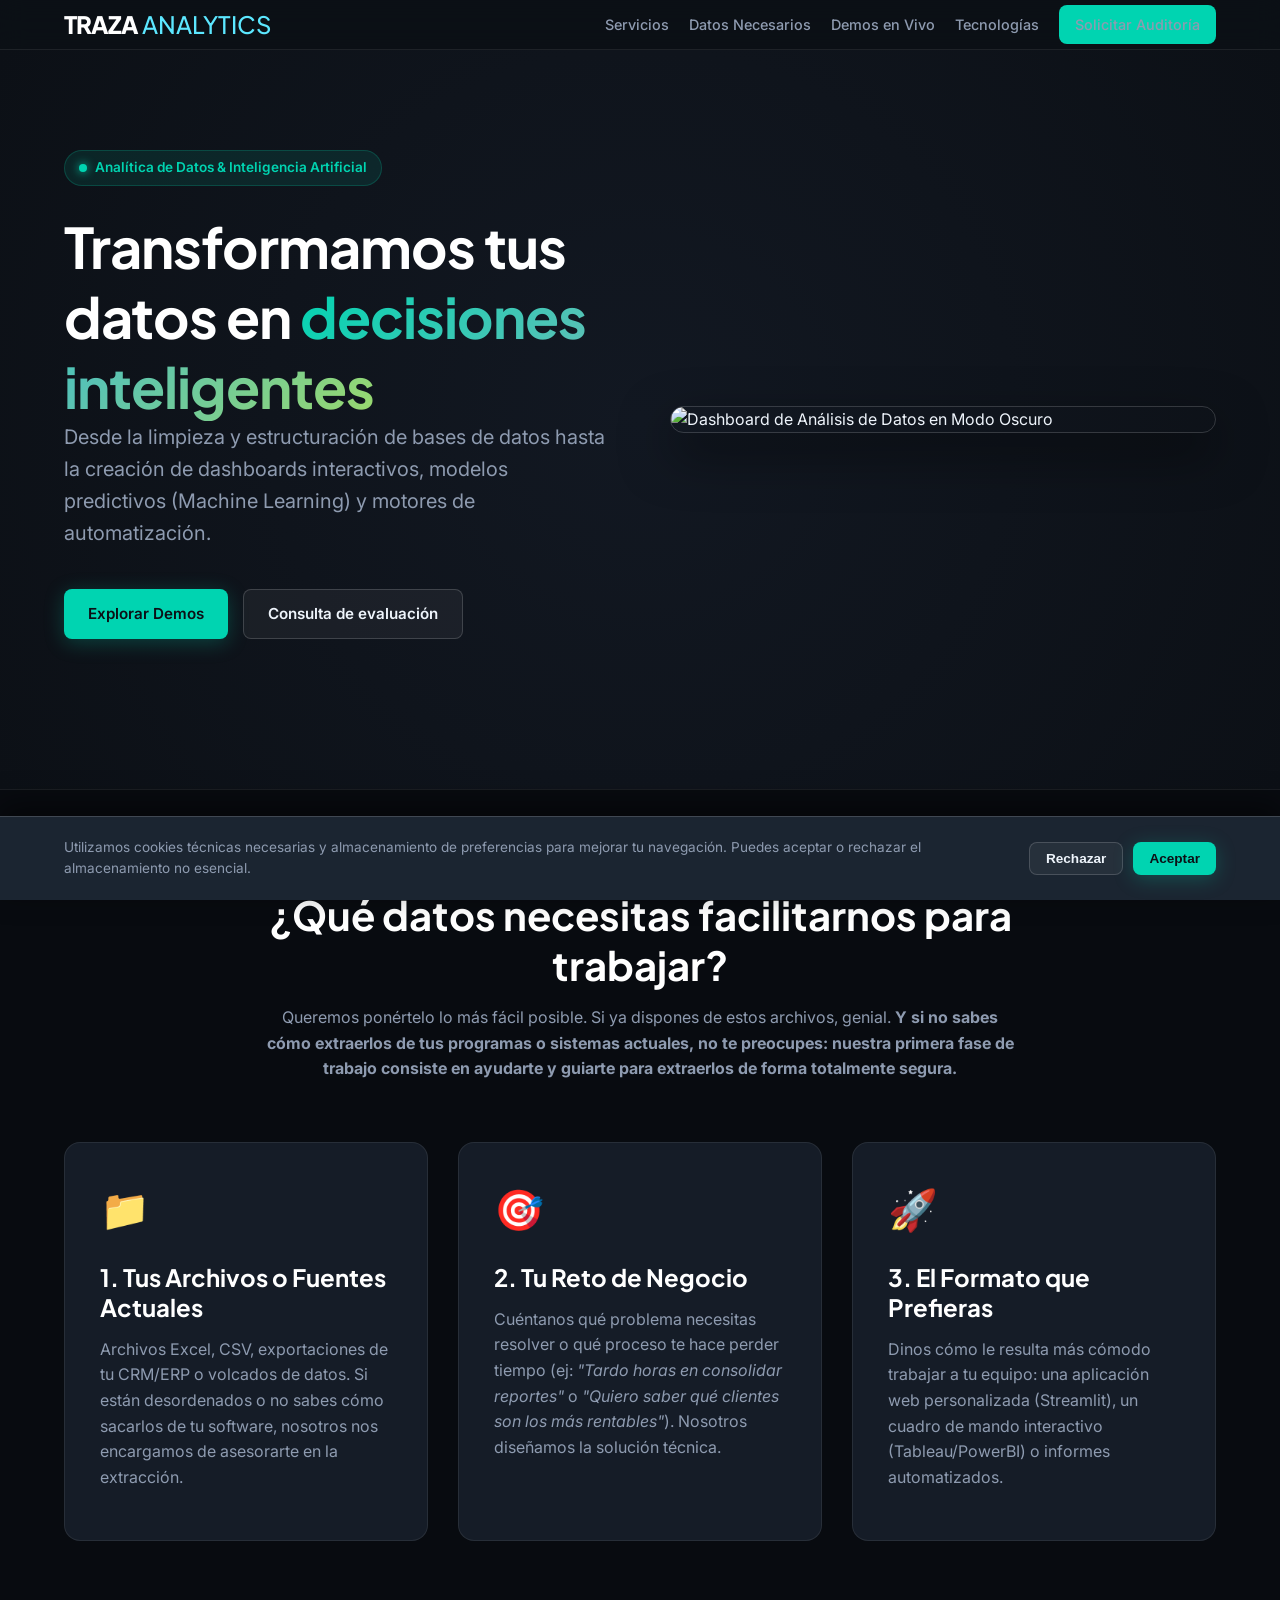
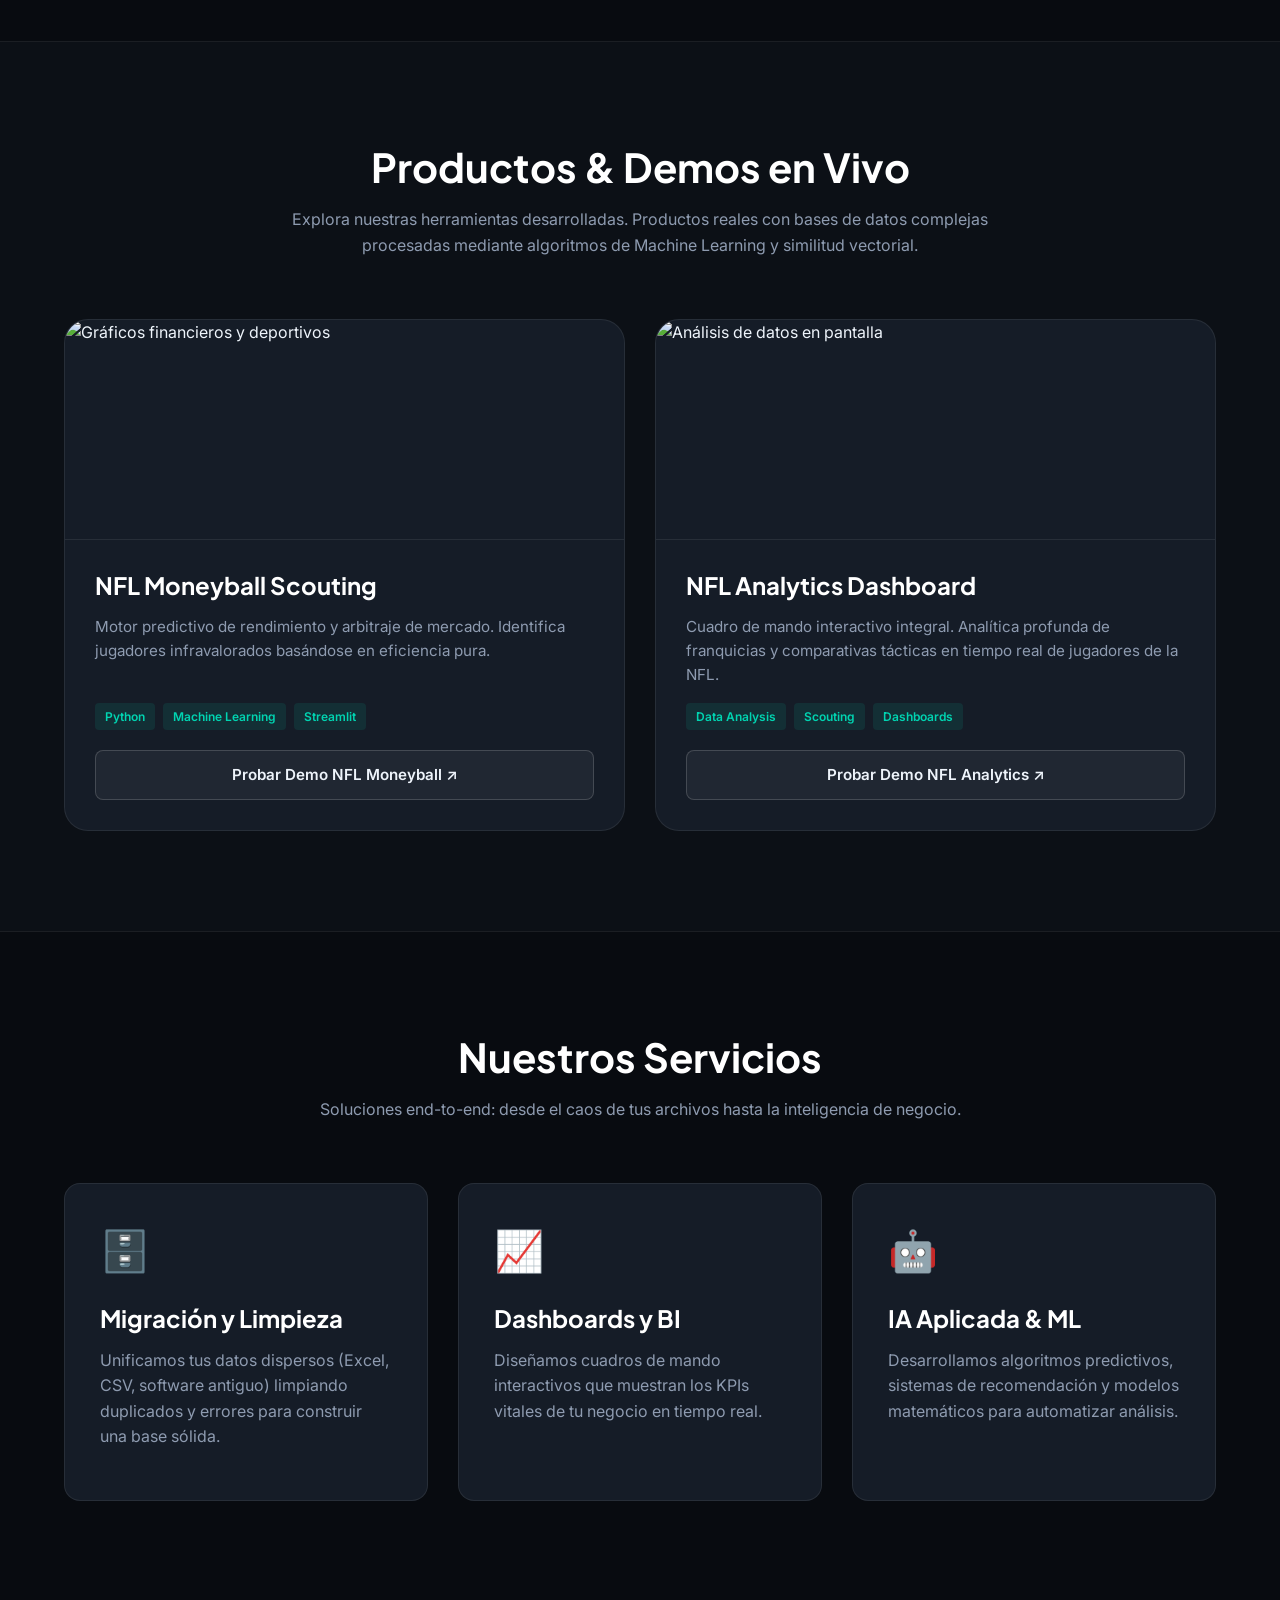
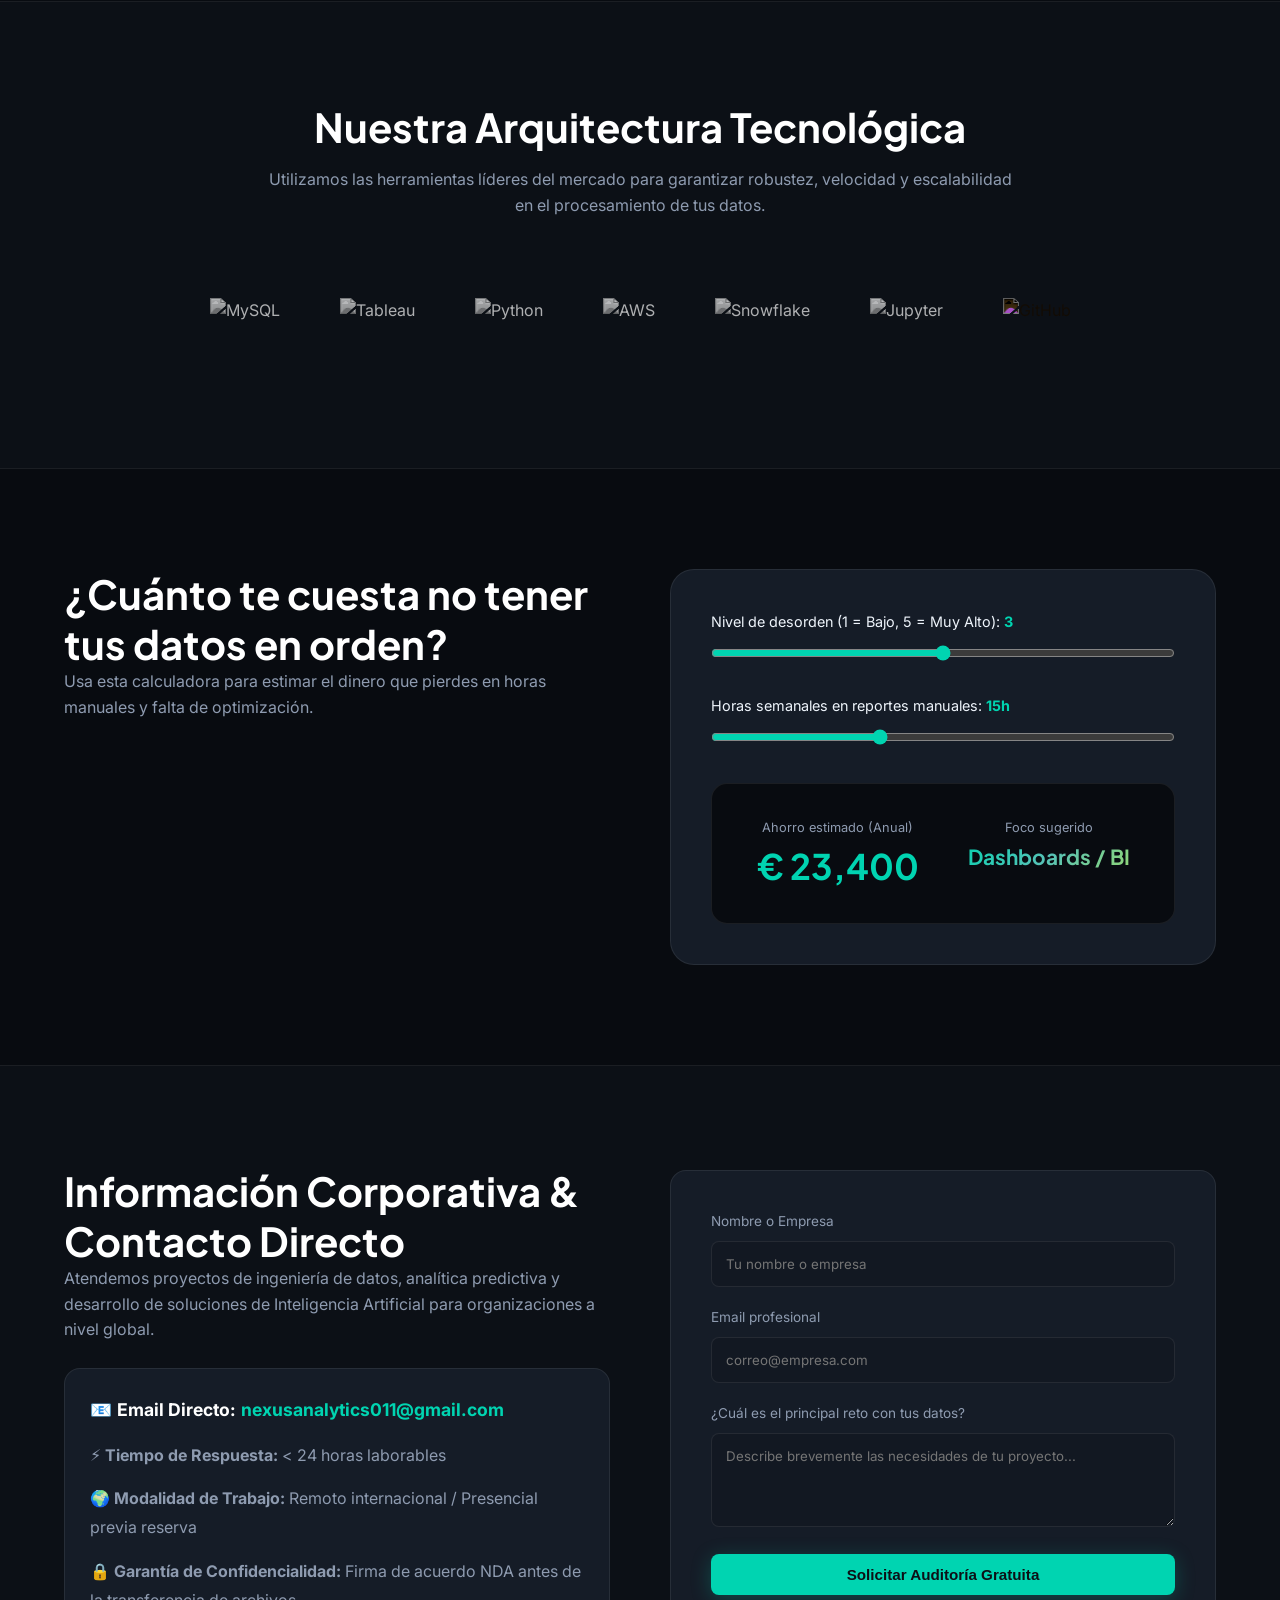
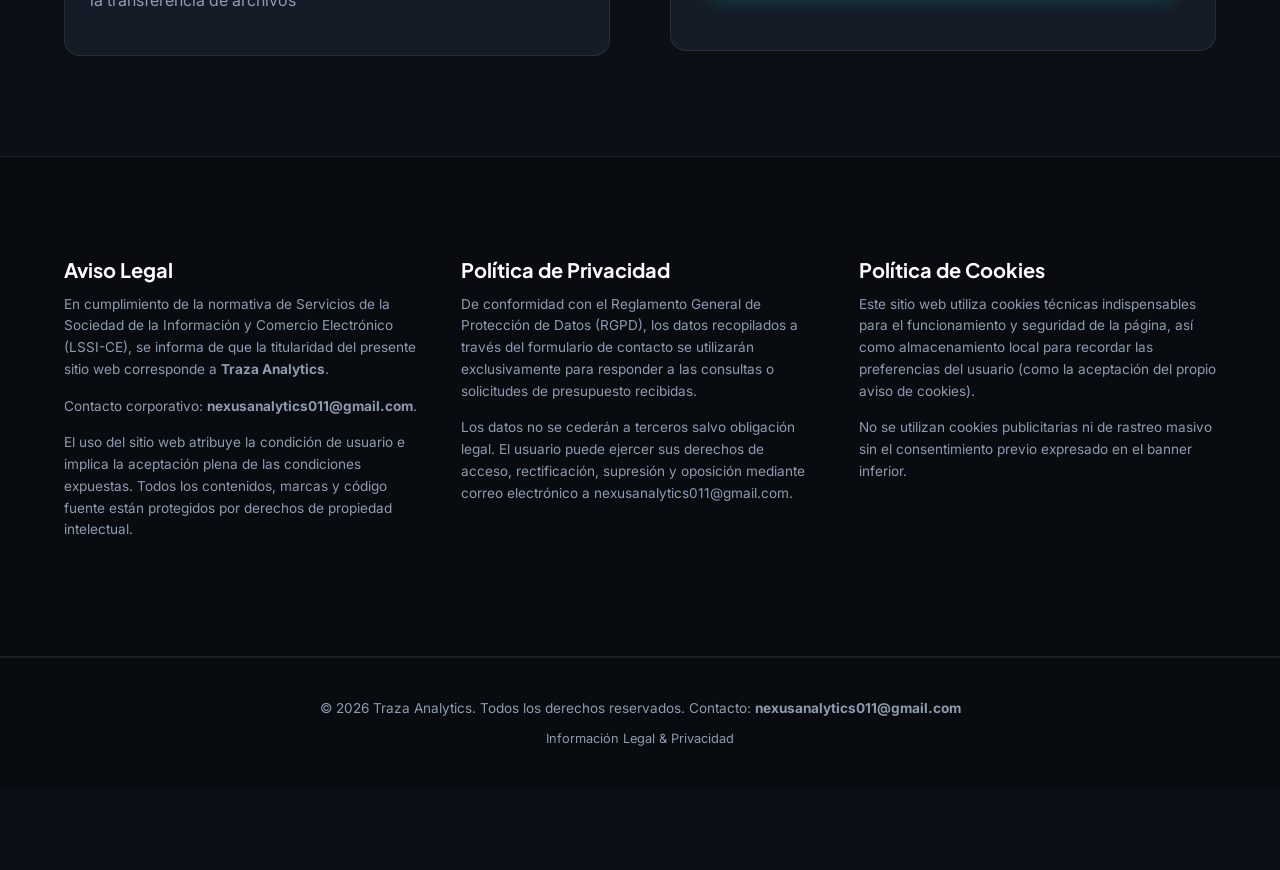
==== index.html @ 48907a66 "Update index.html" ====
<!DOCTYPE html>
<html lang="es">
<head>
  <meta charset="UTF-8" />
  <meta name="viewport" content="width=device-width, initial-scale=1.0" />

  <title>Traza Analytics | Inteligencia de Datos, BI & Soluciones de IA</title>

  <meta name="description"
        content="Agencia de ingeniería de datos y soluciones de Inteligencia Artificial aplicadas al negocio. Migración, Machine Learning, dashboards y automatización." />

  <meta name="robots" content="index,follow" />
  <meta name="theme-color" content="#0c1016" />

  <meta property="og:type" content="website" />
  <meta property="og:title" content="Traza Analytics | Análisis de datos e IA" />
  <meta property="og:description" content="Transformamos datos dispersos en estructuras claras, modelos predictivos y análisis estratégicos." />
  <meta property="og:locale" content="es_ES" />

  <link rel="preconnect" href="https://fonts.googleapis.com">
  <link rel="preconnect" href="https://fonts.gstatic.com" crossorigin>
  <link href="https://fonts.googleapis.com/css2?family=Inter:wght@400;500;600&family=Plus+Jakarta+Sans:wght@600;700;800&display=swap" rel="stylesheet">

  <link rel="stylesheet" href="style.css" />
</head>
<body>

  <header class="topbar">
    <div class="container topbar-inner">
      <a href="#" class="brand" style="text-decoration: none;">
        <span style="font-family: 'Plus Jakarta Sans', sans-serif; font-size: 1.5rem; color: #ffffff; letter-spacing: -1px;">
          <span style="font-weight: 800;">TRAZA</span><span style="font-weight: 500; color: #5ce7ff; margin-left: 4px; letter-spacing: 0px;">ANALYTICS</span>
        </span>
      </a>

      <button class="nav-toggle" aria-label="Abrir menú" aria-expanded="false">
        <span class="hamburger"></span>
      </button>

      <nav class="site-nav">
        <a href="#servicios">Servicios</a>
        <a href="#requisitos">Datos Necesarios</a>
        <a href="#herramientas">Demos en Vivo</a>
        <a href="#stack">Tecnologías</a>
        <a href="#contacto" class="btn btn-primary-sm">Solicitar Auditoría</a>
      </nav>
    </div>
  </header>

  <main>
    <section class="hero">
      <div class="container hero-grid">
        <div class="hero-content">
          <span class="hero-tag"><span class="pulse-dot"></span> Analítica de Datos & Inteligencia Artificial</span>
          <h1 class="hero-title">
            Transformamos tus datos en <span class="gradient-text">decisiones inteligentes</span>
          </h1>
          <p class="hero-subtitle">
            Desde la limpieza y estructuración de bases de datos hasta la creación de dashboards interactivos, modelos predictivos (Machine Learning) y motores de automatización.
          </p>
          <div class="hero-actions">
            <a href="#herramientas" class="btn btn-primary">Explorar Demos</a>
            <a href="#contacto" class="btn btn-secondary">Consulta de evaluación</a>
          </div>
        </div>
        <div class="hero-image-container">
          <img src="https://images.unsplash.com/photo-1551288049-bebda4e38f71?auto=format&fit=crop&w=1200&q=80" alt="Dashboard de Análisis de Datos en Modo Oscuro" class="hero-image-main">
        </div>
      </div>
    </section>

    <section id="requisitos" class="section dark-bg">
      <div class="container">
        <div class="section-header">
          <h2>¿Qué datos necesitas facilitarnos para trabajar?</h2>
          <p>Queremos ponértelo lo más fácil posible. Si ya dispones de estos archivos, genial. <strong>Y si no sabes cómo extraerlos de tus programas o sistemas actuales, no te preocupes: nuestra primera fase de trabajo consiste en ayudarte y guiarte para extraerlos de forma totalmente segura.</strong></p>
        </div>

        <div class="services-grid">
          <div class="service-card">
            <div class="service-icon">📁</div>
            <h3>1. Tus Archivos o Fuentes Actuales</h3>
            <p>Archivos Excel, CSV, exportaciones de tu CRM/ERP o volcados de datos. Si están desordenados o no sabes cómo sacarlos de tu software, nosotros nos encargamos de asesorarte en la extracción.</p>
          </div>

          <div class="service-card">
            <div class="service-icon">🎯</div>
            <h3>2. Tu Reto de Negocio</h3>
            <p>Cuéntanos qué problema necesitas resolver o qué proceso te hace perder tiempo (ej: <em>"Tardo horas en consolidar reportes"</em> o <em>"Quiero saber qué clientes son los más rentables"</em>). Nosotros diseñamos la solución técnica.</p>
          </div>

          <div class="service-card">
            <div class="service-icon">🚀</div>
            <h3>3. El Formato que Prefieras</h3>
            <p>Dinos cómo le resulta más cómodo trabajar a tu equipo: una aplicación web personalizada (Streamlit), un cuadro de mando interactivo (Tableau/PowerBI) o informes automatizados.</p>
          </div>
        </div>
      </div>
    </section>

    <section id="herramientas" class="section">
      <div class="container">
        <div class="section-header">
          <h2>Productos & Demos en Vivo</h2>
          <p>Explora nuestras herramientas desarrolladas. Productos reales con bases de datos complejas procesadas mediante algoritmos de Machine Learning y similitud vectorial.</p>
        </div>
        
        <div class="tools-grid">
          <article class="tool-card">
            <div class="tool-card-image-wrap">
               <img src="https://images.unsplash.com/photo-1460925895917-afdab827c52f?auto=format&fit=crop&w=800&q=80" alt="Gráficos financieros y deportivos" class="tool-card-image">
            </div>
            <div class="tool-card-content">
              <h3>NFL Moneyball Scouting</h3>
              <p>Motor predictivo de rendimiento y arbitraje de mercado. Identifica jugadores infravalorados basándose en eficiencia pura.</p>
              <div class="tool-tags">
                <span>Python</span>
                <span>Machine Learning</span>
                <span>Streamlit</span>
              </div>
              <a href="https://nfl-moneyball-scouting-iuxmd9s6pmnz9apixsp6om.streamlit.app/" target="_blank" rel="noopener" class="btn btn-secondary btn-full">
                Probar Demo NFL Moneyball ↗
              </a>
            </div>
          </article>

          <article class="tool-card">
            <div class="tool-card-image-wrap">
                <img src="https://images.unsplash.com/photo-1504868584819-f8e8b4b6d7e3?auto=format&fit=crop&w=800&q=80" alt="Análisis de datos en pantalla" class="tool-card-image">
            </div>
            <div class="tool-card-content">
              <h3>NFL Analytics Dashboard</h3>
              <p>Cuadro de mando interactivo integral. Analítica profunda de franquicias y comparativas tácticas en tiempo real de jugadores de la NFL.</p>
              <div class="tool-tags">
                <span>Data Analysis</span>
                <span>Scouting</span>
                <span>Dashboards</span>
              </div>
              <a href="https://nfl-nexus-analytics-8nzauyz9rgck89kbvknnrb.streamlit.app/" target="_blank" rel="noopener" class="btn btn-secondary btn-full">
                Probar Demo NFL Analytics ↗
              </a>
            </div>
          </article>
        </div>
      </div>
    </section>

    <section id="servicios" class="section dark-bg">
      <div class="container">
        <div class="section-header">
          <h2>Nuestros Servicios</h2>
          <p>Soluciones end-to-end: desde el caos de tus archivos hasta la inteligencia de negocio.</p>
        </div>
        
        <div class="services-grid">
          <div class="service-card">
            <div class="service-icon">🗄️</div>
            <h3>Migración y Limpieza</h3>
            <p>Unificamos tus datos dispersos (Excel, CSV, software antiguo) limpiando duplicados y errores para construir una base sólida.</p>
          </div>
          <div class="service-card">
            <div class="service-icon">📈</div>
            <h3>Dashboards y BI</h3>
            <p>Diseñamos cuadros de mando interactivos que muestran los KPIs vitales de tu negocio en tiempo real.</p>
          </div>
          <div class="service-card">
            <div class="service-icon">🤖</div>
            <h3>IA Aplicada & ML</h3>
            <p>Desarrollamos algoritmos predictivos, sistemas de recomendación y modelos matemáticos para automatizar análisis.</p>
          </div>
        </div>
      </div>
    </section>

    <section id="stack" class="section">
      <div class="container">
        <div class="section-header">
          <h2>Nuestra Arquitectura Tecnológica</h2>
          <p>Utilizamos las herramientas líderes del mercado para garantizar robustez, velocidad y escalabilidad en el procesamiento de tus datos.</p>
        </div>
        <div class="stack-grid">
          <img src="https://cdn.jsdelivr.net/gh/devicons/devicon@latest/icons/mysql/mysql-original.svg" alt="MySQL" class="stack-icon">
          <img src="https://upload.wikimedia.org/wikipedia/commons/4/4b/Tableau_Logo.png" alt="Tableau" class="stack-icon">
          <img src="https://cdn.jsdelivr.net/gh/devicons/devicon@latest/icons/python/python-original.svg" alt="Python" class="stack-icon">
          <img src="https://cdn.jsdelivr.net/gh/devicons/devicon@latest/icons/amazonwebservices/amazonwebservices-plain-wordmark.svg" alt="AWS" class="stack-icon">
          <img src="https://upload.wikimedia.org/wikipedia/commons/f/ff/Snowflake_Logo.svg" alt="Snowflake" class="stack-icon">
          <img src="https://cdn.jsdelivr.net/gh/devicons/devicon@latest/icons/jupyter/jupyter-original.svg" alt="Jupyter" class="stack-icon">
          <img src="https://cdn.jsdelivr.net/gh/devicons/devicon@latest/icons/github/github-original.svg" alt="GitHub" class="stack-icon" style="filter: invert(1);">
        </div>
      </div>
    </section>

    <section id="calculadora" class="section dark-bg">
      <div class="container calculator-layout">
        <div class="calculator-content">
          <h2>¿Cuánto te cuesta no tener tus datos en orden?</h2>
          <p>Usa esta calculadora para estimar el dinero que pierdes en horas manuales y falta de optimización.</p>
        </div>
        <div class="calculator-wrap">
          <div class="calc-group">
            <label for="estructura">Nivel de desorden (1 = Bajo, 5 = Muy Alto): <strong id="estructura-value">3</strong></label>
            <input type="range" id="estructura" min="1" max="5" value="3" />
          </div>
          <div class="calc-group">
            <label for="visibilidad">Horas semanales en reportes manuales: <strong id="visibilidad-value">15</strong></label>
            <input type="range" id="visibilidad" min="1" max="40" value="15" />
          </div>
          <div class="calc-results">
            <div class="result-box">
              <span>Ahorro estimado (Anual)</span>
              <h3 id="resultado-anual">€ 14,400</h3>
            </div>
            <div class="result-box">
              <span>Foco sugerido</span>
              <h4 id="resultado-potencial" class="gradient-text">BI Automatizado</h4>
            </div>
          </div>
        </div>
      </div>
    </section>

    <section id="contacto" class="section">
      <div class="container contact-grid">
        <div class="contact-text">
          <h2>Información Corporativa & Contacto Directo</h2>
          <p>Atendemos proyectos de ingeniería de datos, analítica predictiva y desarrollo de soluciones de Inteligencia Artificial para organizaciones a nivel global.</p>
          
          <div style="margin-top: 25px; line-height: 1.8; background: var(--surface); padding: 25px; border-radius: var(--radius-md); border: 1px solid var(--border);">
            <p style="font-size: 1.1rem; color: #ffffff;">📧 <strong>Email Directo:</strong> <a href="mailto:nexusanalytics011@gmail.com" style="color: var(--primary); font-weight: bold; text-decoration: none;">nexusanalytics011@gmail.com</a></p>
            <p>⚡ <strong>Tiempo de Respuesta:</strong> &lt; 24 horas laborables</p>
            <p>🌍 <strong>Modalidad de Trabajo:</strong> Remoto internacional / Presencial previa reserva</p>
            <p>🔒 <strong>Garantía de Confidencialidad:</strong> Firma de acuerdo NDA antes de la transferencia de archivos</p>
          </div>
        </div>
        
        <form class="contact-form" action="https://formspree.io/f/mnqeeora" method="POST">
          <div class="form-group">
            <label for="nombre">Nombre o Empresa</label>
            <input type="text" id="nombre" name="nombre" required placeholder="Tu nombre o empresa" />
          </div>
          <div class="form-group">
            <label for="email">Email profesional</label>
            <input type="email" id="email" name="email" required placeholder="correo@empresa.com" />
          </div>
          <div class="form-group">
            <label for="mensaje">¿Cuál es el principal reto con tus datos?</label>
            <textarea id="mensaje" name="mensaje" rows="4" required placeholder="Describe brevemente las necesidades de tu proyecto..."></textarea>
          </div>
          <button type="submit" class="btn btn-primary" style="width: 100%;">Solicitar Auditoría Gratuita</button>
          <p id="form-status" class="form-status"></p>
        </form>
      </div>
    </section>

    <section id="legales" class="section dark-bg" style="border-top: 1px solid var(--border);">
      <div class="container" style="display: grid; grid-template-columns: repeat(auto-fit, minmax(300px, 1fr)); gap: 40px; font-size: 0.85rem; color: var(--muted);">
        
        <div>
          <h4 style="color: #ffffff; margin-bottom: 12px;">Aviso Legal</h4>
          <p>En cumplimiento de la normativa de Servicios de la Sociedad de la Información y Comercio Electrónico (LSSI-CE), se informa de que la titularidad del presente sitio web corresponde a <strong>Traza Analytics</strong>.</p>
          <p>Contacto corporativo: <strong>nexusanalytics011@gmail.com</strong>.</p>
          <p>El uso del sitio web atribuye la condición de usuario e implica la aceptación plena de las condiciones expuestas. Todos los contenidos, marcas y código fuente están protegidos por derechos de propiedad intelectual.</p>
        </div>

        <div>
          <h4 style="color: #ffffff; margin-bottom: 12px;">Política de Privacidad</h4>
          <p>De conformidad con el Reglamento General de Protección de Datos (RGPD), los datos recopilados a través del formulario de contacto se utilizarán exclusivamente para responder a las consultas o solicitudes de presupuesto recibidas.</p>
          <p>Los datos no se cederán a terceros salvo obligación legal. El usuario puede ejercer sus derechos de acceso, rectificación, supresión y oposición mediante correo electrónico a nexusanalytics011@gmail.com.</p>
        </div>

        <div>
          <h4 style="color: #ffffff; margin-bottom: 12px;">Política de Cookies</h4>
          <p>Este sitio web utiliza cookies técnicas indispensables para el funcionamiento y seguridad de la página, así como almacenamiento local para recordar las preferencias del usuario (como la aceptación del propio aviso de cookies).</p>
          <p>No se utilizan cookies publicitarias ni de rastreo masivo sin el consentimiento previo expresado en el banner inferior.</p>
        </div>

      </div>
    </section>
  </main>

  <div class="cookie-banner" id="cookie-banner" role="dialog" aria-live="polite">
    <div class="container cookie-inner">
      <p>Utilizamos cookies técnicas necesarias y almacenamiento de preferencias para mejorar tu navegación. Puedes aceptar o rechazar el almacenamiento no esencial.</p>
      <div class="cookie-actions">
        <button class="btn btn-secondary btn-sm" id="reject-cookies">Rechazar</button>
        <button class="btn btn-primary btn-sm" id="accept-cookies">Aceptar</button>
      </div>
    </div>
  </div>

  <footer class="site-footer" style="background: #080b10;">
    <div class="container footer-inner">
      <p>© 2026 Traza Analytics. Todos los derechos reservados. Contacto: <strong>nexusanalytics011@gmail.com</strong></p>
      <a href="#legales" class="muted-link">Información Legal & Privacidad</a>
    </div>
  </footer>

  <script src="script.js"></script>
</body>
</html>
---- style.css ----
:root {
  --bg: #0c1016;
  --bg-dark: #080b10;
  --bg-soft: #121822;
  --surface: #151c27;
  --surface-2: #1b2531;
  --text: #eef4fb;
  --muted: #8e9bb0;
  --border: rgba(255, 255, 255, 0.08);
  --border-strong: rgba(255, 255, 255, 0.16);
  --primary: #00d4b1;
  --primary-hover: #00b395;
  --primary-2: #56c2b6;
  --radius-sm: 8px;
  --radius-md: 16px;
  --radius-lg: 24px;
  --radius-xl: 30px;
  --font-body: 'Inter', system-ui, sans-serif;
  --font-display: 'Plus Jakarta Sans', system-ui, sans-serif;
  --max-width: 1200px;
}

* { box-sizing: border-box; margin: 0; padding: 0; }
html { scroll-behavior: smooth; font-size: 16px; }
body { background-color: var(--bg); color: var(--text); font-family: var(--font-body); line-height: 1.6; -webkit-font-smoothing: antialiased; padding-bottom: 80px; }
.container { width: 90%; max-width: var(--max-width); margin: 0 auto; }

/* Tipografía */
h1, h2, h3, h4 { font-family: var(--font-display); color: #ffffff; line-height: 1.25; }
h1 { font-size: 3.5rem; letter-spacing: -1px; }
h2 { font-size: 2.5rem; }
h3 { font-size: 1.5rem; margin-bottom: 15px; }
h4 { font-size: 1.25rem; }
p { margin-bottom: 15px; color: var(--muted); }

.gradient-text {
  background: linear-gradient(135deg, #00d4b1 0%, #56c2b6 50%, #9ad96d 100%);
  -webkit-background-clip: text;
  -webkit-text-fill-color: transparent;
}

/* Botones */
.btn {
  display: inline-flex; align-items: center; justify-content: center;
  padding: 12px 24px; font-size: 0.95rem; font-weight: 600;
  border-radius: var(--radius-sm); text-decoration: none; transition: all 0.25s ease;
  border: none; cursor: pointer;
}
.btn-primary { background-color: var(--primary); color: #0c1016; box-shadow: 0 4px 20px rgba(0, 212, 177, 0.25); }
.btn-primary:hover { background-color: var(--primary-hover); transform: translateY(-2px); box-shadow: 0 6px 25px rgba(0, 212, 177, 0.4); }
.btn-secondary { background-color: rgba(255, 255, 255, 0.05); color: var(--text); border: 1px solid var(--border-strong); }
.btn-secondary:hover { background-color: rgba(255, 255, 255, 0.1); }
.btn-primary-sm { padding: 8px 16px; font-size: 0.85rem; background-color: var(--primary); color: #0c1016; }
.btn-sm { padding: 8px 16px; font-size: 0.85rem; }
.btn-full { width: 100%; text-align: center; }

/* Topbar y Logo Ajustado a tamaño grande */
.topbar { position: sticky; top: 0; z-index: 100; background-color: rgba(12, 16, 22, 0.94); backdrop-filter: blur(12px); border-bottom: 1px solid var(--border); padding: 5px 0; }
.topbar-inner { display: flex; align-items: center; justify-content: space-between; }
.brand { display: flex; align-items: center; text-decoration: none; }
.brand-logo { height: 100px; width: auto; max-height: 100px; max-width: 320px; object-fit: contain; display: block; }

.site-nav { display: flex; align-items: center; gap: 20px; }
.site-nav a { color: var(--muted); text-decoration: none; font-size: 0.9rem; font-weight: 500; transition: color 0.2s; }
.site-nav a:hover { color: #ffffff; }
.nav-toggle { display: none; background: transparent; border: none; cursor: pointer; padding: 5px; color: white; }

/* Layouts y Secciones */
.section { padding: 100px 0; }
.dark-bg { background-color: var(--bg-dark); border-top: 1px solid var(--border); border-bottom: 1px solid var(--border); }
.section-header { text-align: center; max-width: 750px; margin: 0 auto 60px; }
.section-header h2 { margin-bottom: 15px; }

/* Hero */
.hero { padding: 100px 0; background: radial-gradient(circle at center, #121822 0%, #0c1016 100%); }
.hero-grid { display: grid; grid-template-columns: 1fr 1fr; gap: 60px; align-items: center; }
.hero-tag { display: inline-flex; align-items: center; gap: 8px; background: rgba(0,212,177,0.1); color: var(--primary); padding: 6px 14px; border-radius: 30px; font-size: 0.85rem; font-weight: 600; margin-bottom: 25px; border: 1px solid rgba(0,212,177,0.2); }
.pulse-dot { width: 8px; height: 8px; border-radius: 50%; background-color: var(--primary); box-shadow: 0 0 10px var(--primary); }
.hero-subtitle { font-size: 1.25rem; margin-bottom: 40px; }
.hero-actions { display: flex; gap: 15px; margin-bottom: 50px; }
.hero-image-container { display: flex; justify-content: center; }
.hero-image-main { width: 100%; height: auto; border-radius: var(--radius-xl); box-shadow: 0 20px 50px rgba(0,0,0,0.5); border: 1px solid var(--border-strong); }

/* Grids */
.tools-grid { display: grid; grid-template-columns: 1fr 1fr; gap: 30px; }
.services-grid { display: grid; grid-template-columns: repeat(auto-fit, minmax(320px, 1fr)); gap: 30px; }

/* Tarjetas */
.service-card { background-color: var(--surface); border: 1px solid var(--border); border-radius: var(--radius-md); padding: 35px; transition: all 0.3s ease; }
.service-card:hover { border-color: var(--border-strong); transform: translateY(-3px); background-color: var(--surface-2); }
.service-icon { font-size: 2.5rem; margin-bottom: 20px; color: var(--primary); }

.tool-card { background-color: var(--surface); border: 1px solid var(--border); border-radius: var(--radius-lg); overflow: hidden; display: flex; flex-direction: column; transition: all 0.3s ease; }
.tool-card:hover { border-color: var(--border-strong); transform: translateY(-3px); }
.tool-card-image-wrap { width: 100%; height: 220px; overflow: hidden; border-bottom: 1px solid var(--border); }
.tool-card-image { width: 100%; height: 100%; object-fit: cover; }
.tool-card-content { padding: 30px; flex-grow: 1; display: flex; flex-direction: column; }
.tool-card-content p { font-size: 0.95rem; flex-grow: 1; }
.tool-tags { display: flex; gap: 8px; margin-bottom: 20px; flex-wrap: wrap; }
.tool-tags span { background: rgba(0,212,177,0.1); color: var(--primary); font-size: 0.75rem; font-weight: 600; padding: 4px 10px; border-radius: 4px; }

/* Tech Stack */
.stack-grid { display: flex; flex-wrap: wrap; justify-content: center; gap: 40px 60px; padding: 20px 0; }
.stack-icon { height: 50px; width: auto; max-width: 140px; object-fit: contain; filter: grayscale(100%) opacity(0.7); transition: all 0.3s ease; }
.stack-icon:hover { filter: grayscale(0%) opacity(1) drop-shadow(0 0 10px rgba(0, 212, 177, 0.5)); transform: scale(1.1); }

/* Calculadora ROI */
.calculator-layout { display: grid; grid-template-columns: 1fr 1fr; gap: 60px; align-items: start; }
.calculator-wrap { background-color: var(--surface); border: 1px solid var(--border); border-radius: var(--radius-lg); padding: 40px; }
.calc-group { margin-bottom: 25px; }
.calc-group label { display: block; margin-bottom: 10px; font-size: 0.9rem; color: var(--text); }
.calc-group strong { color: var(--primary); }
input[type="range"] { width: 100%; accent-color: var(--primary); }
.calc-results { background: var(--bg-dark); border-radius: var(--radius-md); padding: 30px; border: 1px solid var(--border); display: grid; grid-template-columns: 1fr 1fr; gap: 20px; text-align: center; margin-top: 30px; }
.result-box h3 { font-size: 2.2rem; color: var(--primary); margin: 5px 0; }
.result-box h4 { font-size: 1.3rem; margin: 5px 0; }
.result-box span { font-size: 0.8rem; color: var(--muted); }

/* Formulario Contacto */
.contact-grid { display: grid; grid-template-columns: 1fr 1fr; gap: 60px; align-items: center; }
.contact-form { background: var(--surface); padding: 40px; border-radius: var(--radius-md); border: 1px solid var(--border); }
.form-group { margin-bottom: 20px; }
.form-group label { display: block; font-size: 0.85rem; margin-bottom: 8px; color: var(--muted); }
.form-group input, .form-group textarea { width: 100%; padding: 14px; background: var(--bg-soft); border: 1px solid var(--border); border-radius: var(--radius-sm); color: var(--text); font-family: inherit; transition: border 0.3s; }
.form-group input:focus, .form-group textarea:focus { outline: none; border-color: var(--primary); }
.form-status { margin-top: 15px; font-size: 0.9rem; text-align: center; font-weight: 500; }

/* Cookies Banner */
.cookie-banner { position: fixed; bottom: 0; left: 0; width: 100%; background: var(--surface-2); border-top: 1px solid var(--border-strong); padding: 20px 0; z-index: 1000; box-shadow: 0 -10px 30px rgba(0,0,0,0.5); display: none; }
.cookie-banner.show { display: block; }
.cookie-inner { display: flex; align-items: center; justify-content: space-between; gap: 30px; }
.cookie-inner p { margin-bottom: 0; font-size: 0.85rem; flex-grow: 1; }
.cookie-actions { display: flex; gap: 10px; flex-shrink: 0; }

/* Footer */
.site-footer { text-align: center; border-top: 1px solid var(--border); padding: 40px 0; background: var(--bg-dark); }
.footer-inner p { color: var(--muted); font-size: 0.85rem; margin-bottom: 5px; }
.muted-link { color: var(--muted); font-size: 0.8rem; text-decoration: none; }
.muted-link:hover { color: var(--primary); }

/* Responsive */
@media (max-width: 1024px) {
  .hero-grid, .calculator-layout, .contact-grid { grid-template-columns: 1fr; gap: 40px; text-align: center; }
  .hero-content { display: flex; flex-direction: column; align-items: center; }
  .hero-image-container { display: none; }
  .hero-actions, .cookie-inner { justify-content: center; }
}

@media (max-width: 768px) {
  h1 { font-size: 2.8rem; }
  h2 { font-size: 2rem; }
  .section { padding: 80px 0; }
  .tools-grid { grid-template-columns: 1fr; }
  .calc-results { grid-template-columns: 1fr; }
  
  .brand-logo { height: 55px; max-width: 200px; } /* Ajuste del logo para pantallas pequeñas */
  .nav-toggle { display: block; }
  .site-nav { display: none; flex-direction: column; position: absolute; top: 75px; left: 0; width: 100%; background-color: rgba(12, 16, 22, 0.98); padding: 20px; border-bottom: 1px solid var(--border); }
  .site-nav.open { display: flex; }
  .site-nav a { width: 100%; text-align: center; padding: 12px 0; }
  
  .cookie-inner { flex-direction: column; text-align: center; gap: 15px; }
}
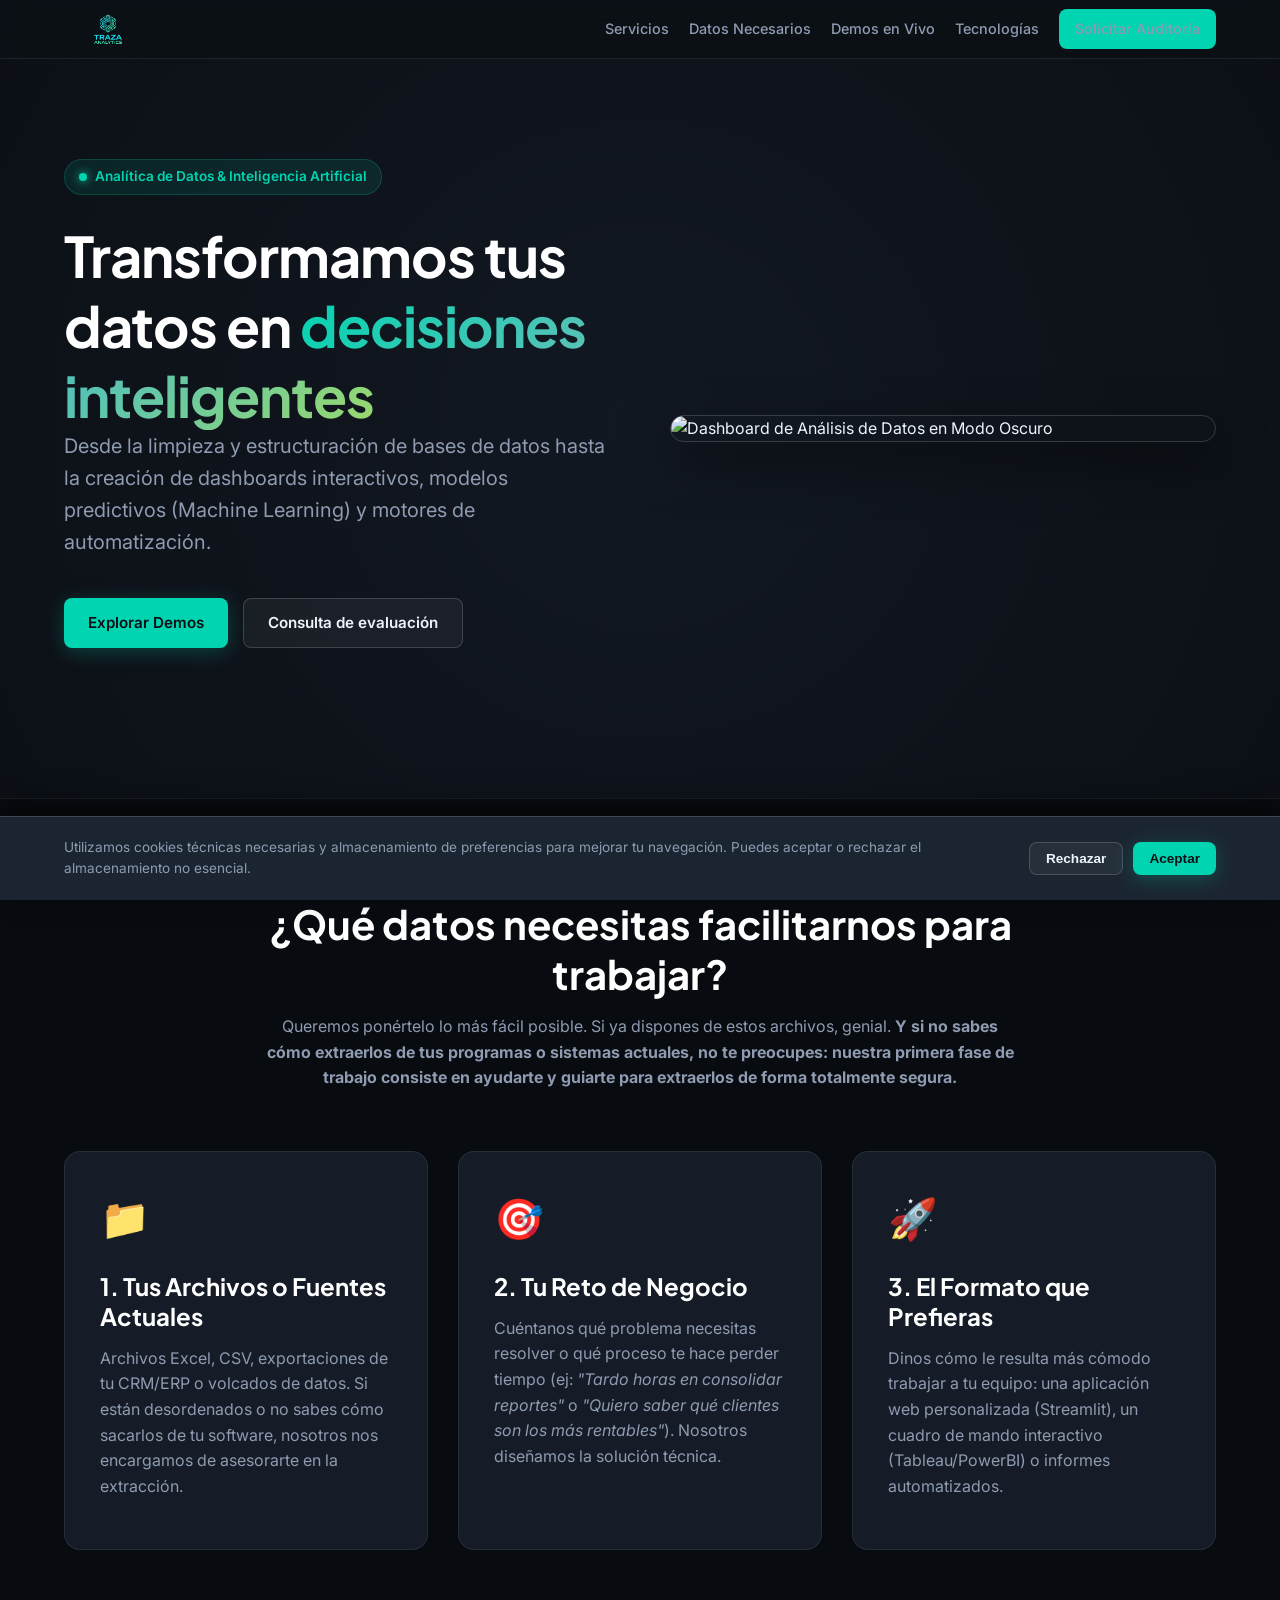
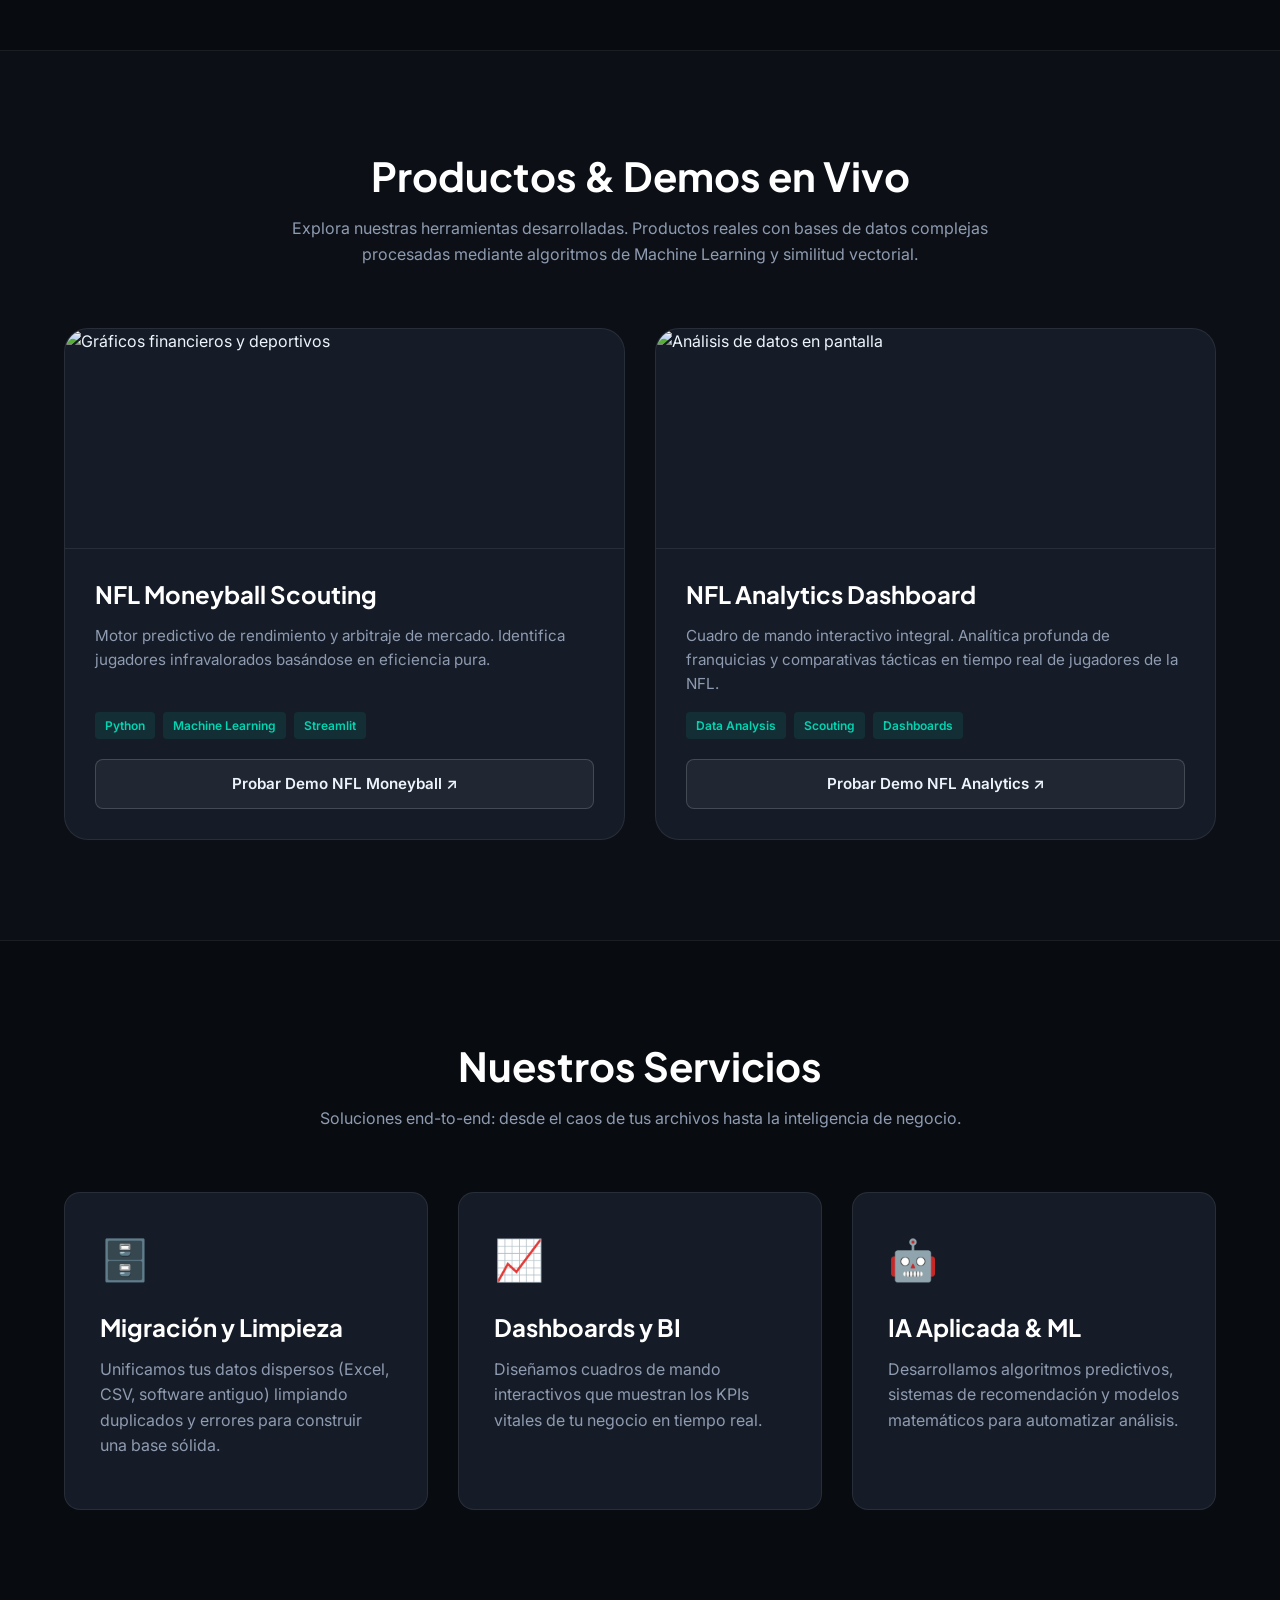
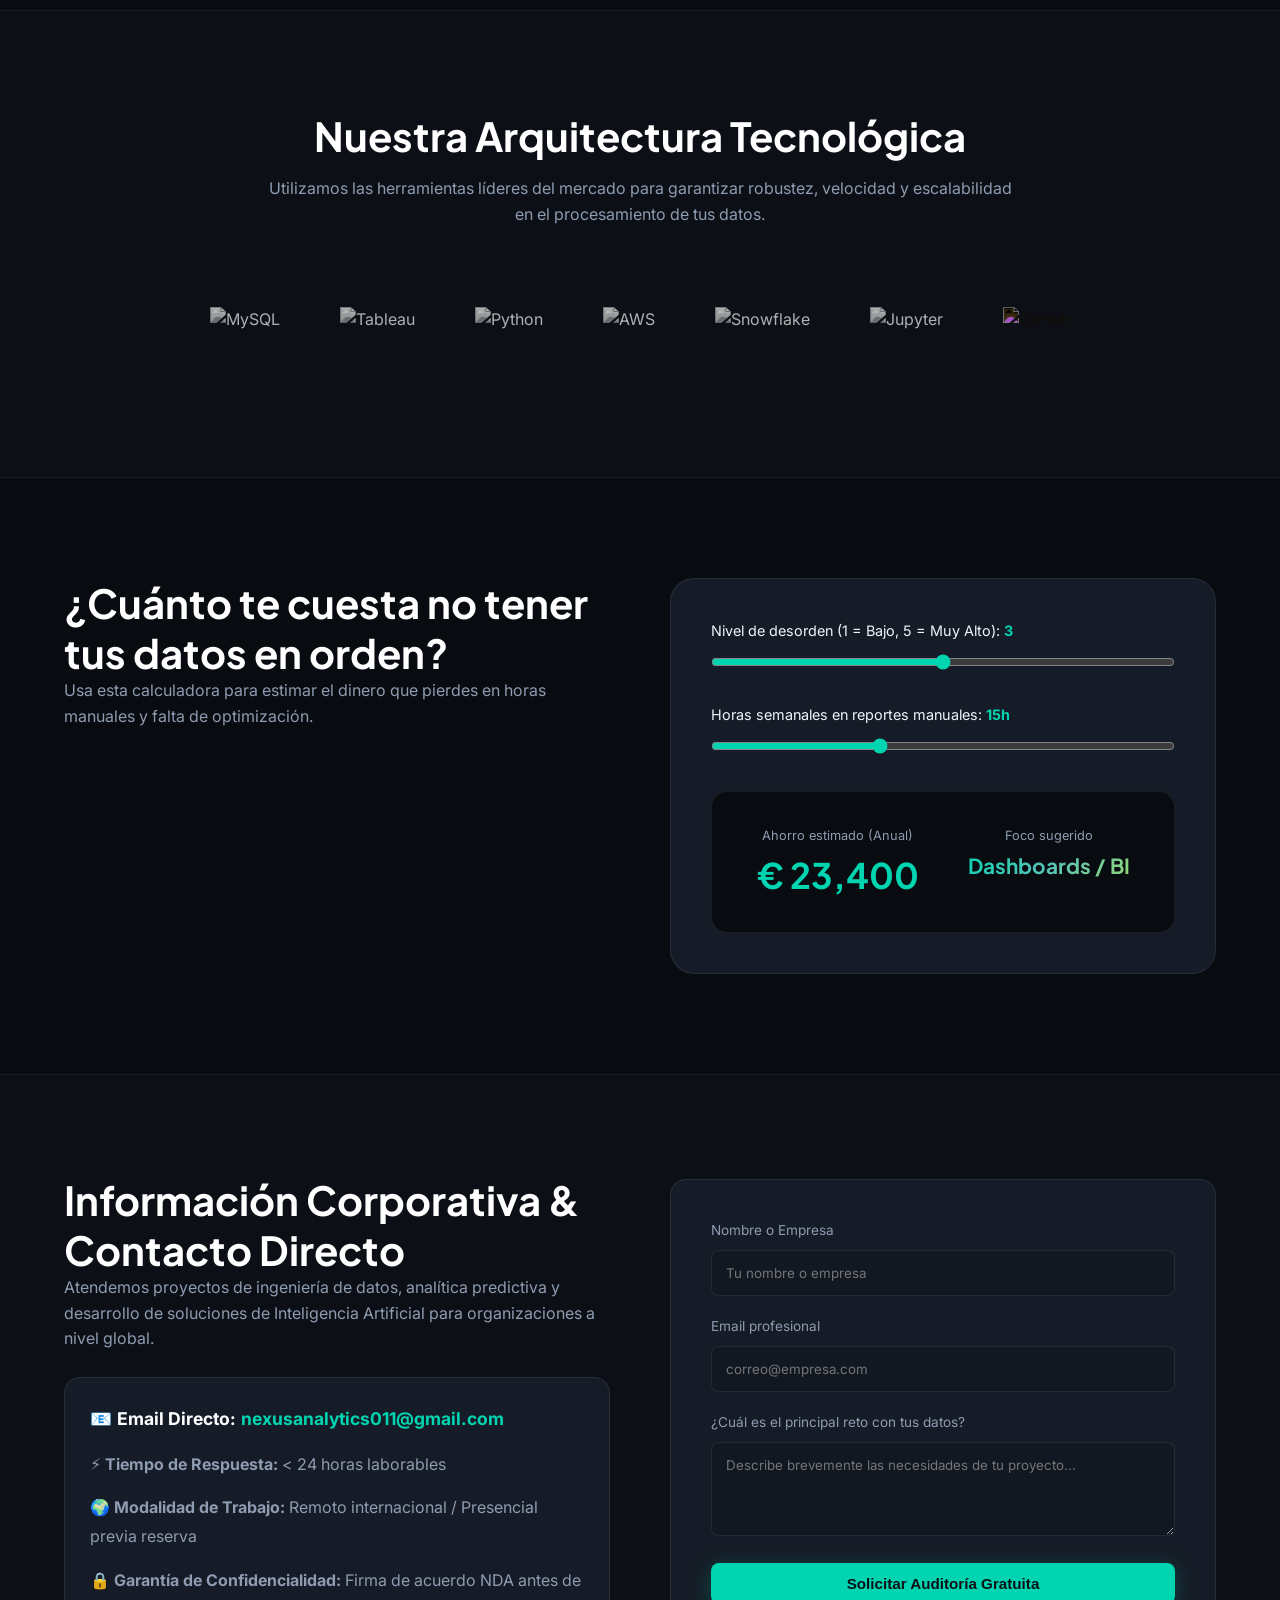
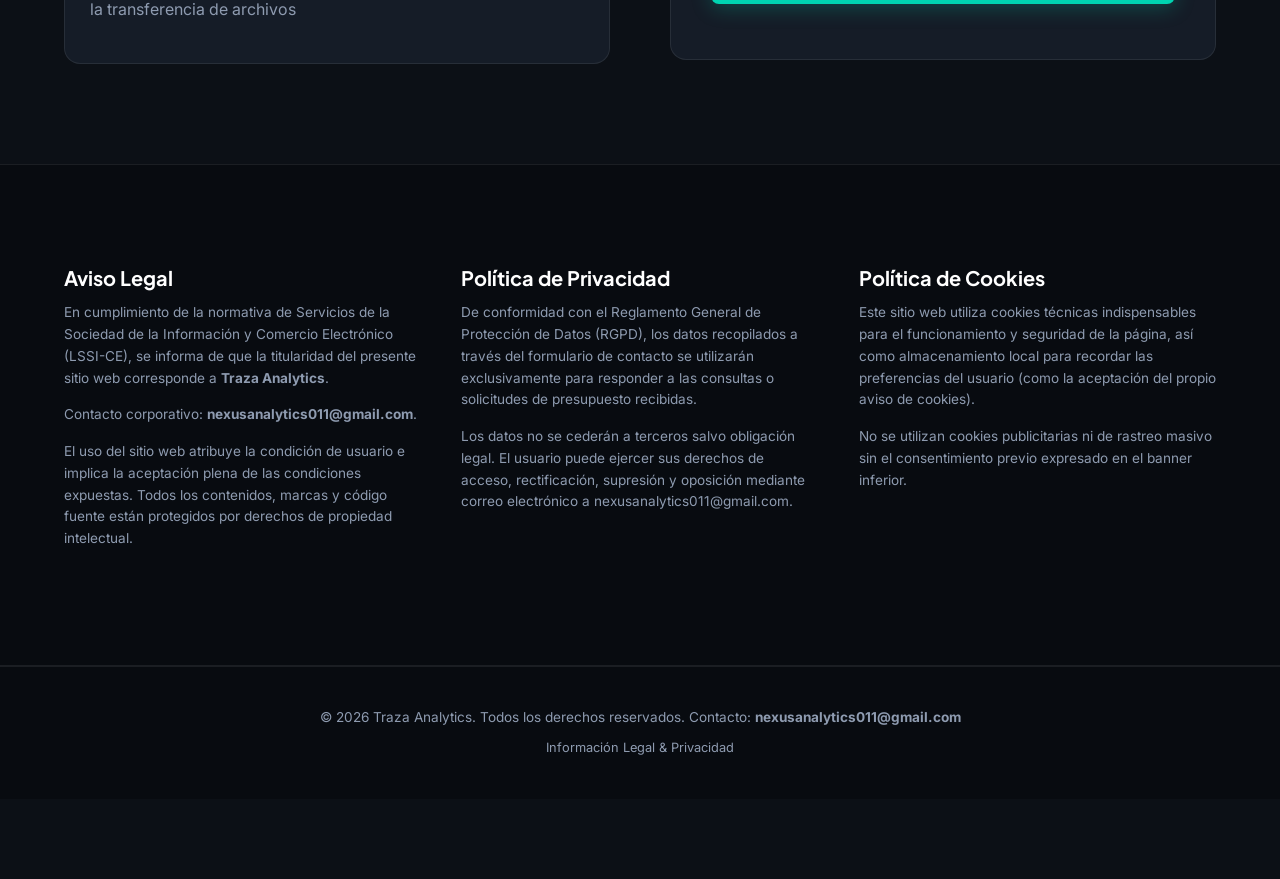
==== commit b62e4a7a: "Update index.html" ====
--- a/index.html
+++ b/index.html
@@ -25,12 +25,11 @@
 </head>
 <body>
 
+  <!-- BARRA SUPERIOR -->
   <header class="topbar">
     <div class="container topbar-inner">
-      <a href="#" class="brand" style="text-decoration: none;">
-        <span style="font-family: 'Plus Jakarta Sans', sans-serif; font-size: 1.5rem; color: #ffffff; letter-spacing: -1px;">
-          <span style="font-weight: 800;">TRAZA</span><span style="font-weight: 500; color: #5ce7ff; margin-left: 4px; letter-spacing: 0px;">ANALYTICS</span>
-        </span>
+      <a href="#" class="brand">
+        <img src="logo_traza.png" alt="Traza Analytics Logo" class="brand-logo" style="max-height: 48px; width: auto; object-fit: contain;">
       </a>
 
       <button class="nav-toggle" aria-label="Abrir menú" aria-expanded="false">
@@ -48,6 +47,7 @@
   </header>
 
   <main>
+    <!-- HERO -->
     <section class="hero">
       <div class="container hero-grid">
         <div class="hero-content">
@@ -69,6 +69,7 @@
       </div>
     </section>
 
+    <!-- REQUISITOS -->
     <section id="requisitos" class="section dark-bg">
       <div class="container">
         <div class="section-header">
@@ -98,6 +99,7 @@
       </div>
     </section>
 
+    <!-- HERRAMIENTAS Y DEMOS -->
     <section id="herramientas" class="section">
       <div class="container">
         <div class="section-header">
@@ -145,6 +147,7 @@
       </div>
     </section>
 
+    <!-- SERVICIOS -->
     <section id="servicios" class="section dark-bg">
       <div class="container">
         <div class="section-header">
@@ -172,6 +175,7 @@
       </div>
     </section>
 
+    <!-- TECH STACK -->
     <section id="stack" class="section">
       <div class="container">
         <div class="section-header">
@@ -190,6 +194,7 @@
       </div>
     </section>
 
+    <!-- CALCULADORA ROI -->
     <section id="calculadora" class="section dark-bg">
       <div class="container calculator-layout">
         <div class="calculator-content">
@@ -219,6 +224,7 @@
       </div>
     </section>
 
+    <!-- CONTACTO -->
     <section id="contacto" class="section">
       <div class="container contact-grid">
         <div class="contact-text">
@@ -252,6 +258,7 @@
       </div>
     </section>
 
+    <!-- LEGALES -->
     <section id="legales" class="section dark-bg" style="border-top: 1px solid var(--border);">
       <div class="container" style="display: grid; grid-template-columns: repeat(auto-fit, minmax(300px, 1fr)); gap: 40px; font-size: 0.85rem; color: var(--muted);">
         
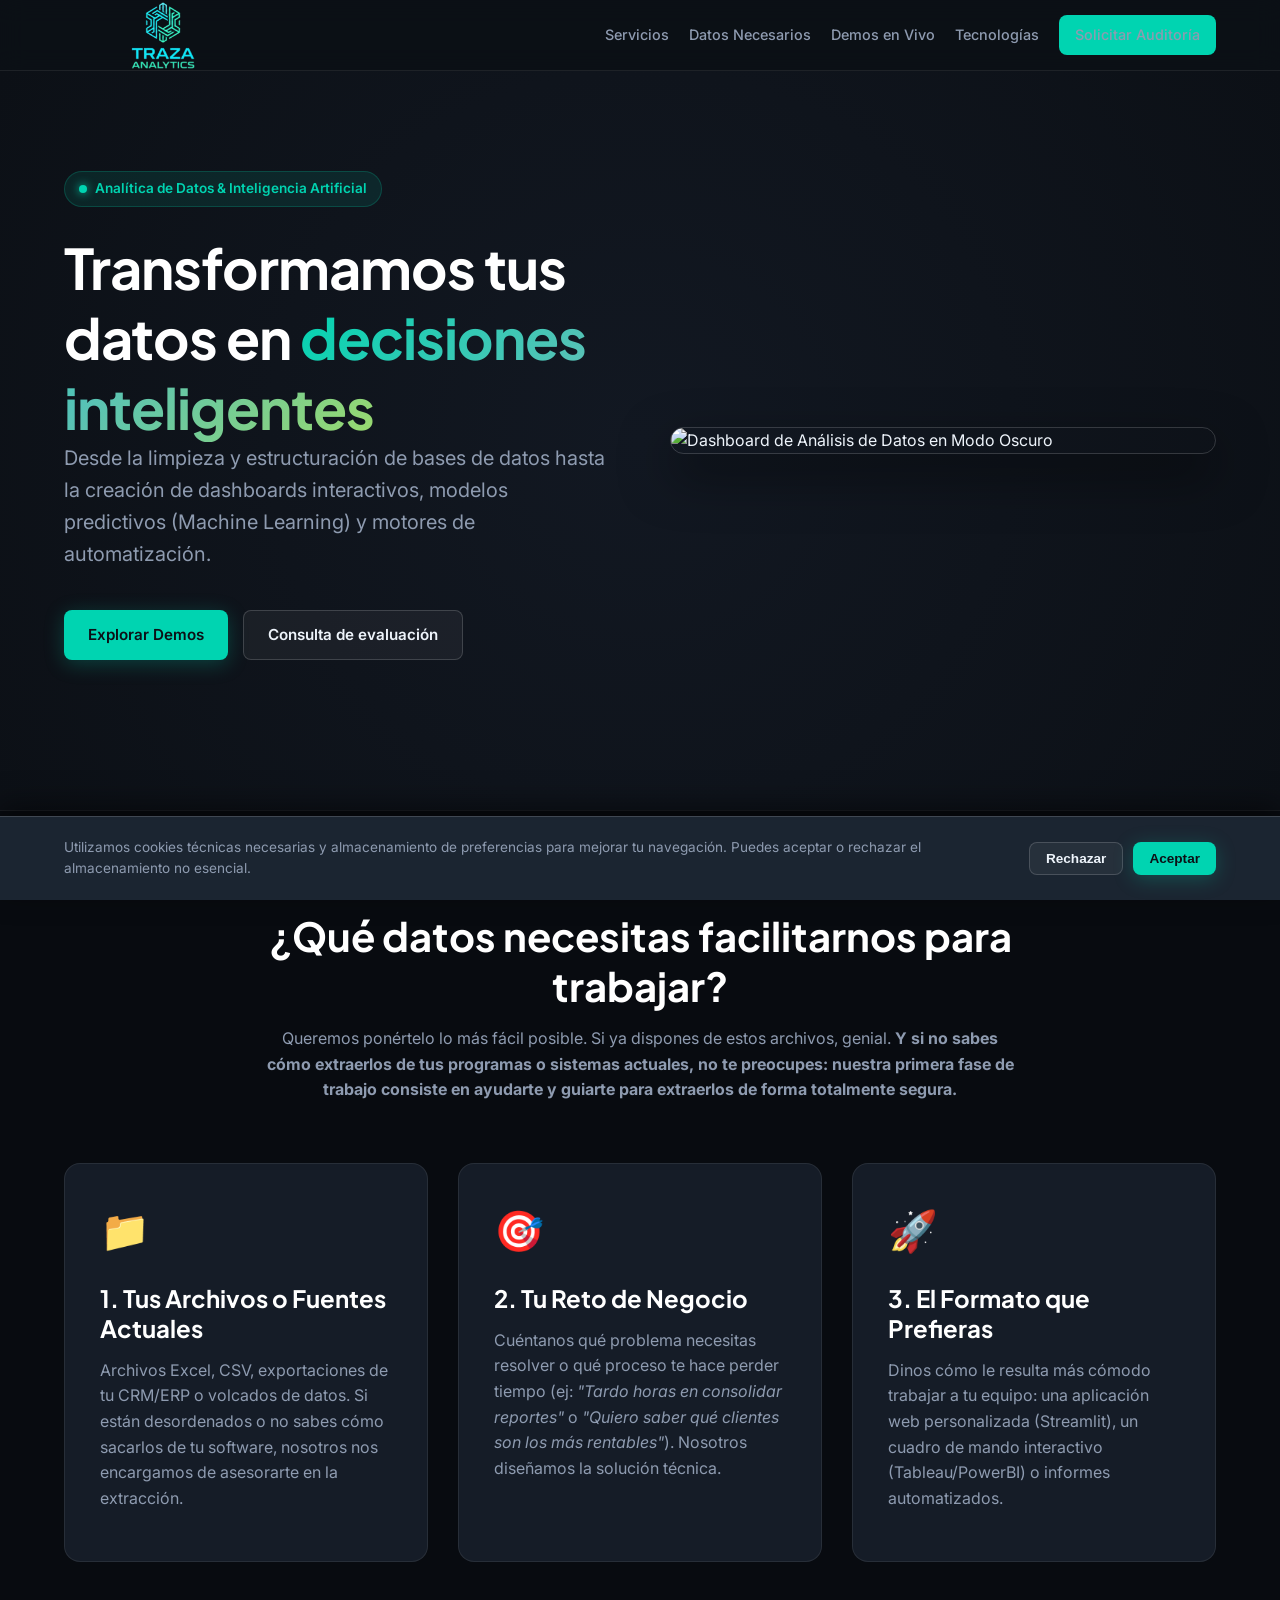
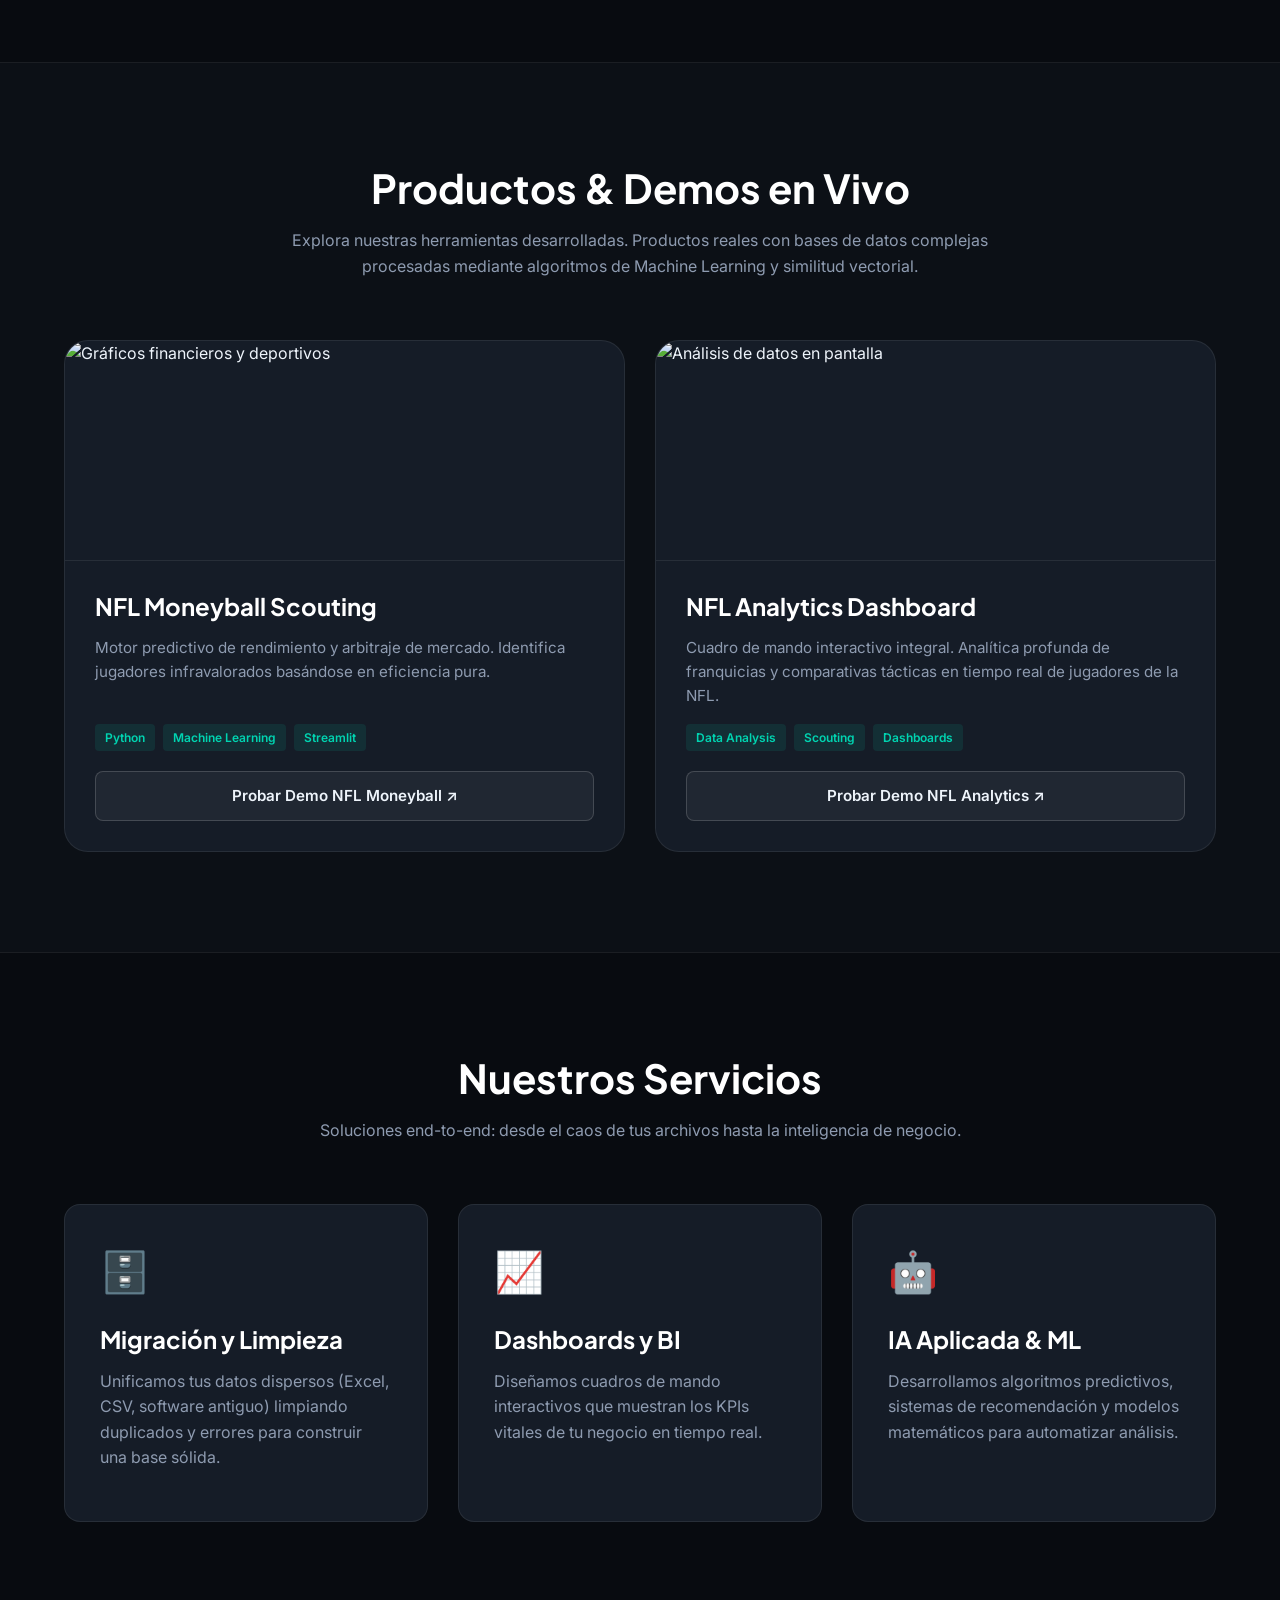
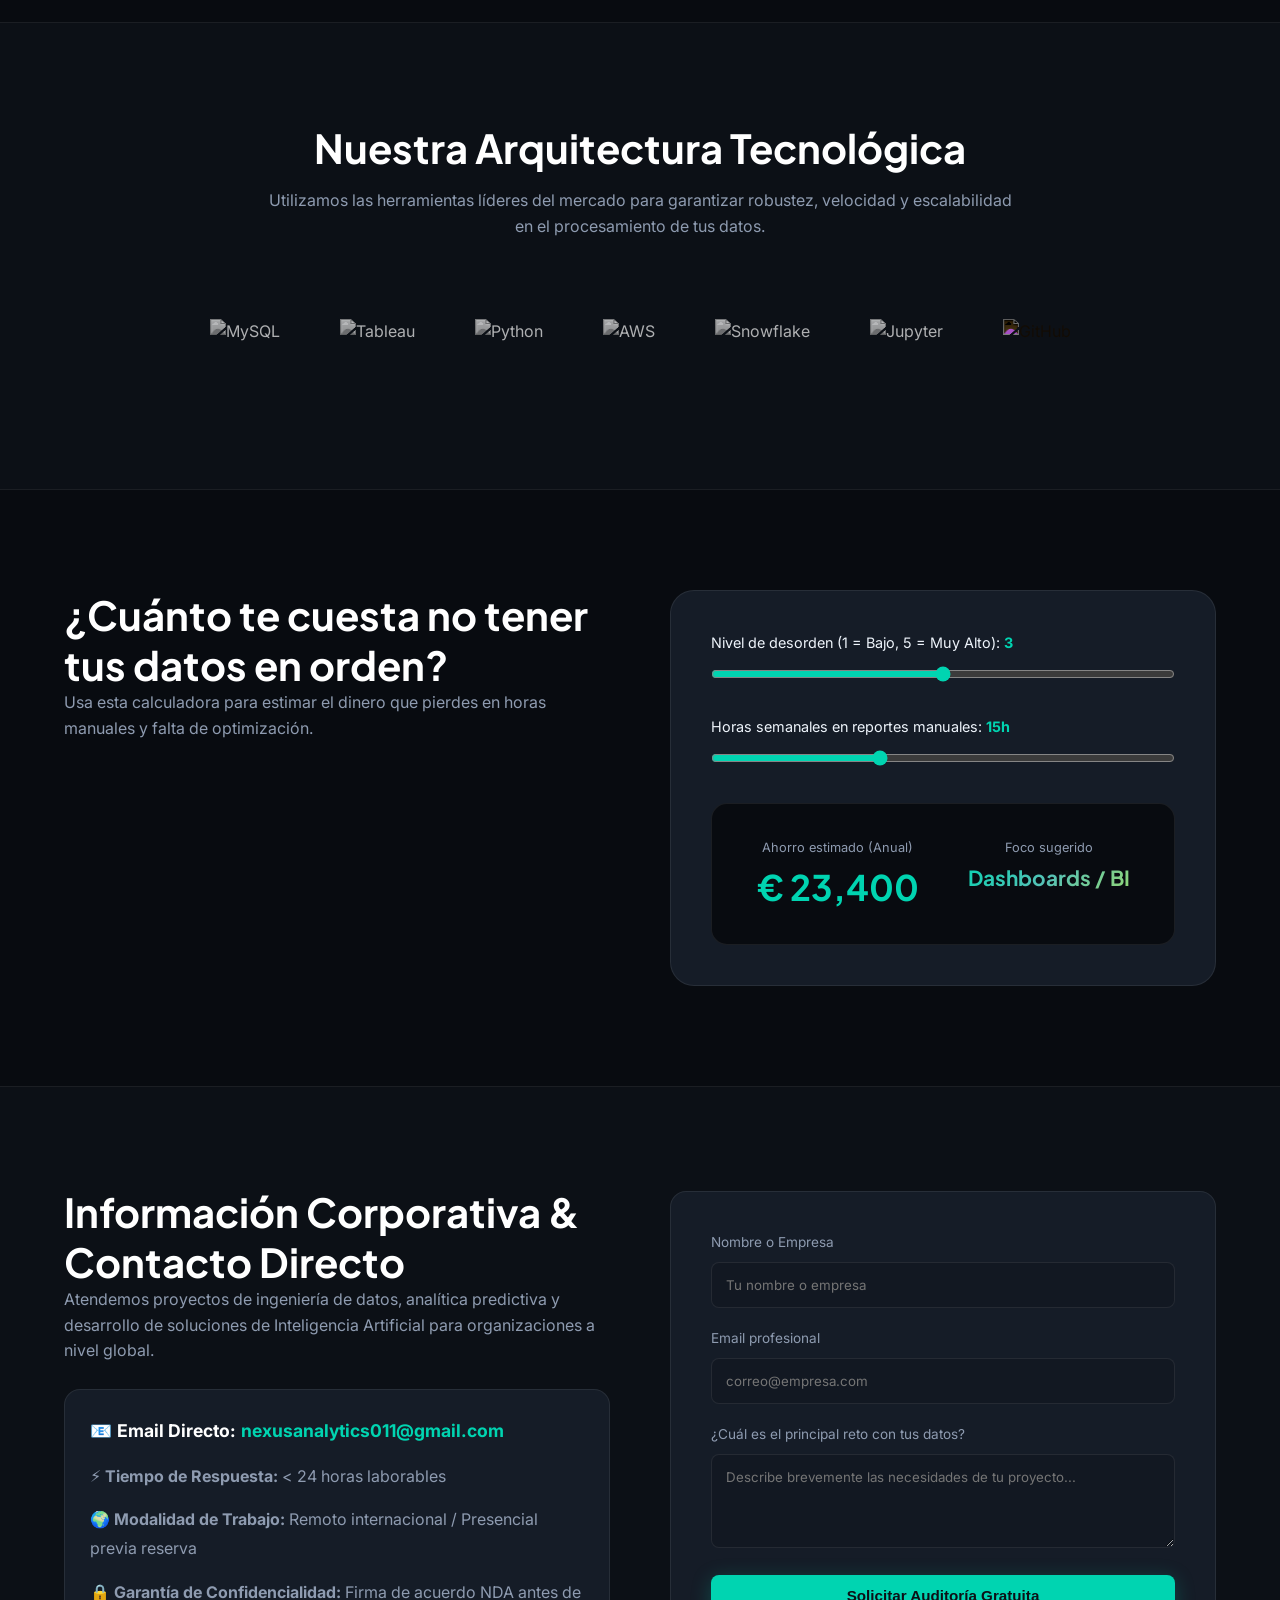
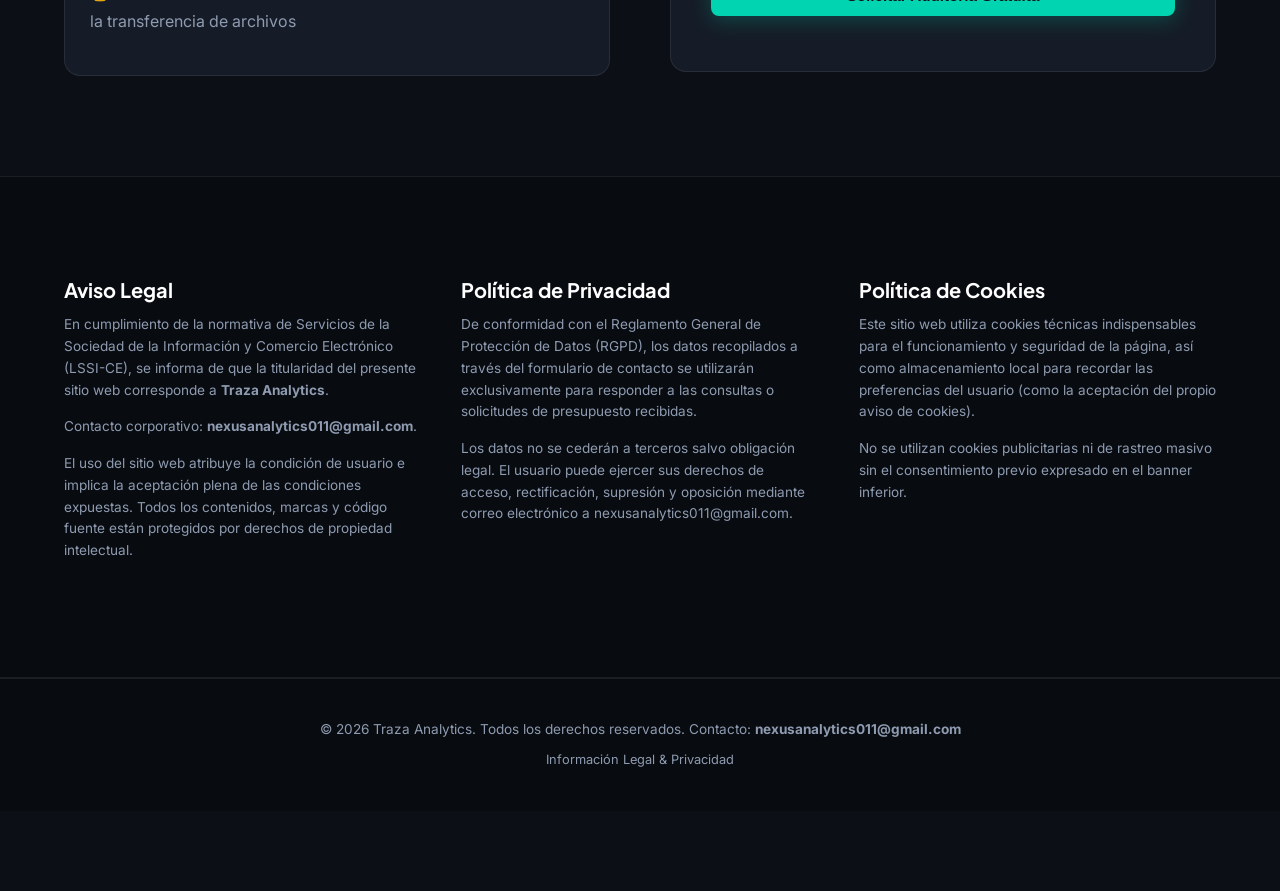
==== commit fa62d8cf: "Update index.html" ====
--- a/index.html
+++ b/index.html
@@ -29,7 +29,8 @@
   <header class="topbar">
     <div class="container topbar-inner">
       <a href="#" class="brand">
-        <img src="logo_traza.png" alt="Traza Analytics Logo" class="brand-logo" style="max-height: 48px; width: auto; object-fit: contain;">
+        <!-- Logo con escalado visual para compensar los márgenes de la imagen -->
+        <img src="logo_traza.png" alt="Traza Analytics Logo" class="brand-logo" style="height: 60px; width: auto; object-fit: contain; transform: scale(1.8); transform-origin: left center;">
       </a>
 
       <button class="nav-toggle" aria-label="Abrir menú" aria-expanded="false">
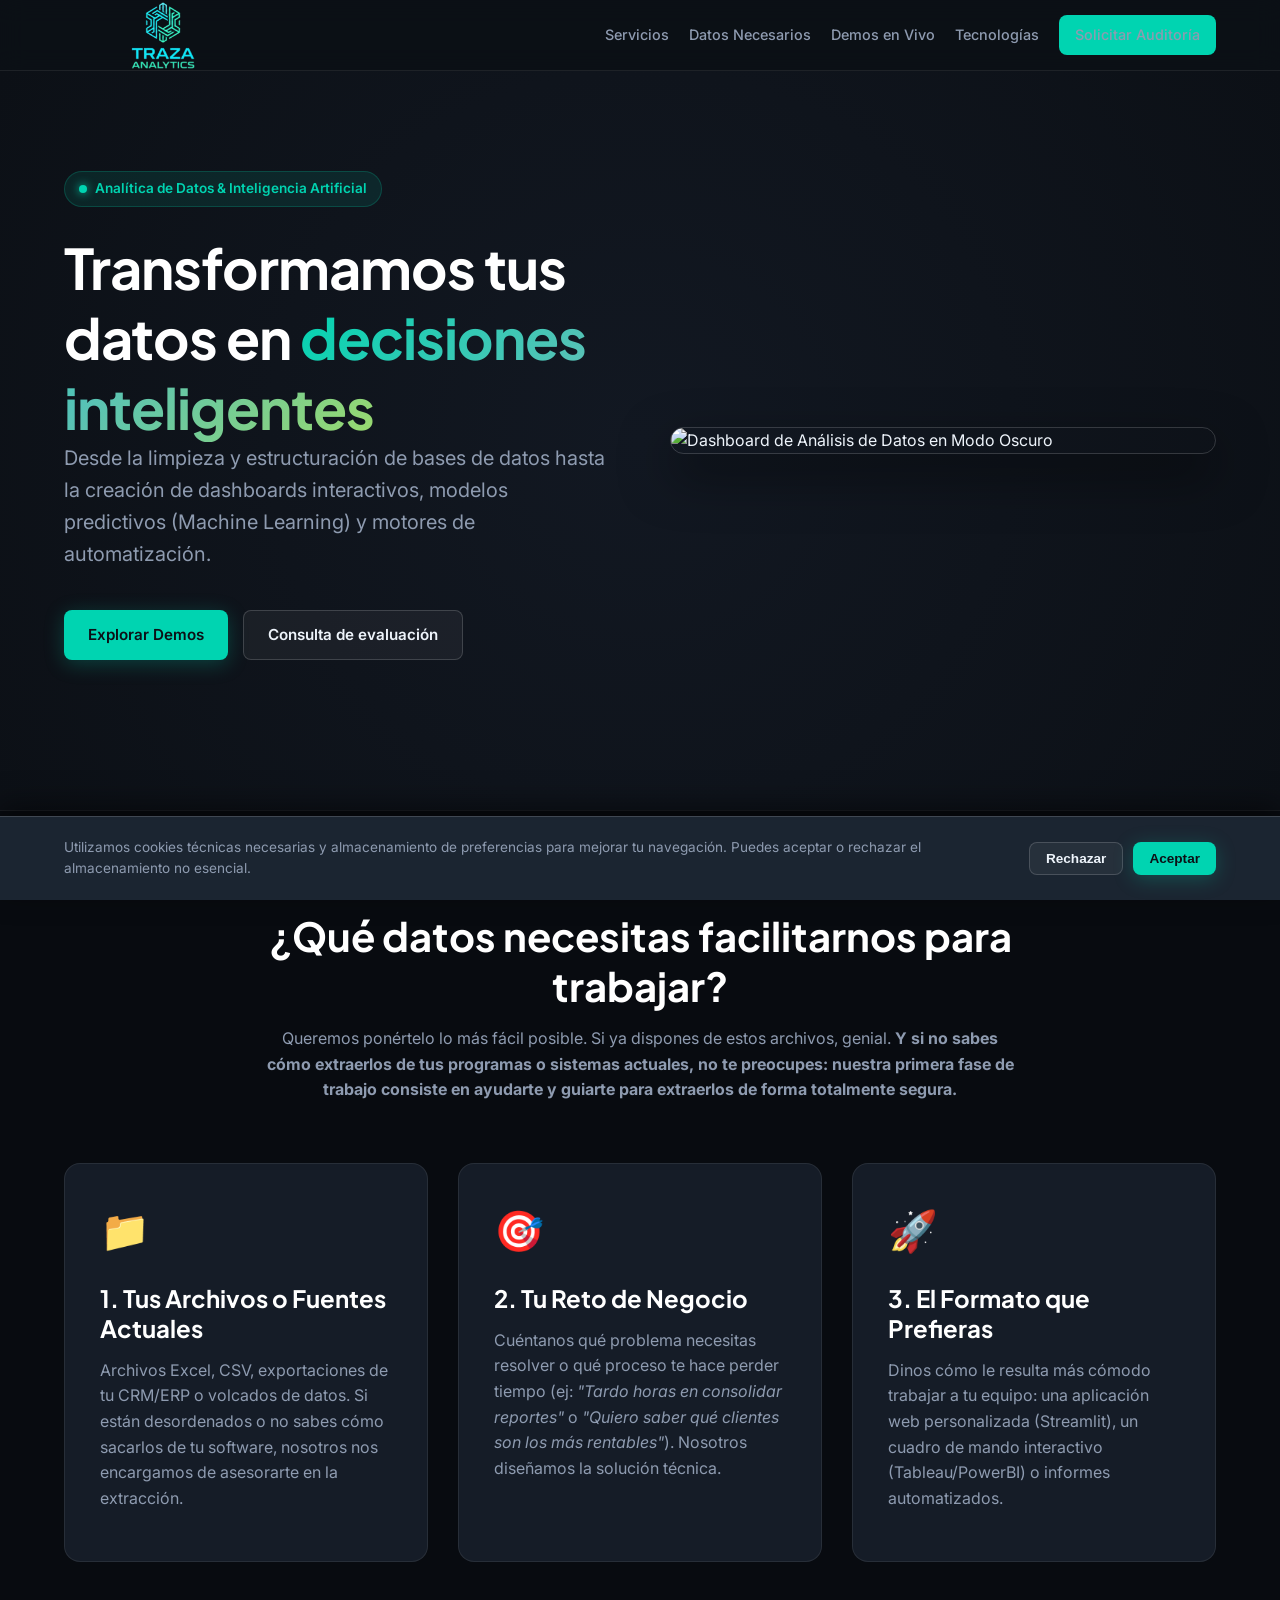
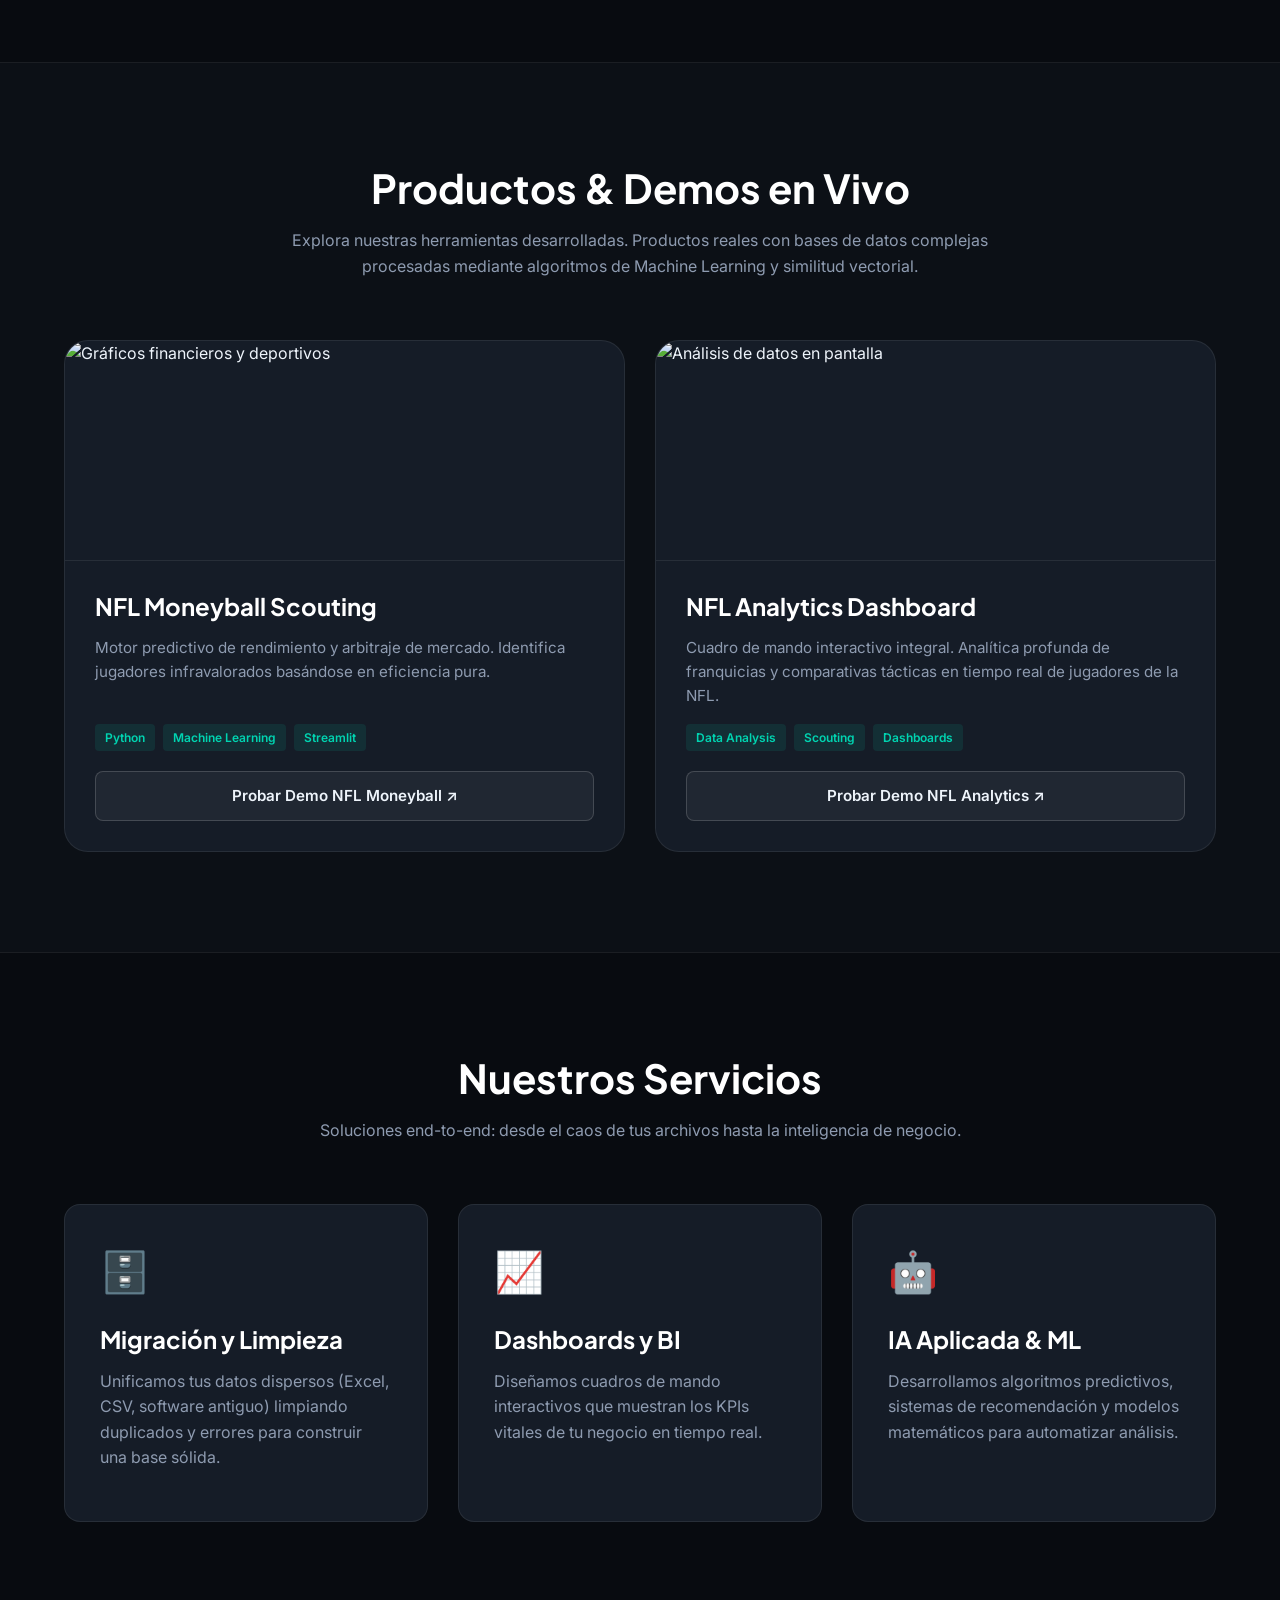
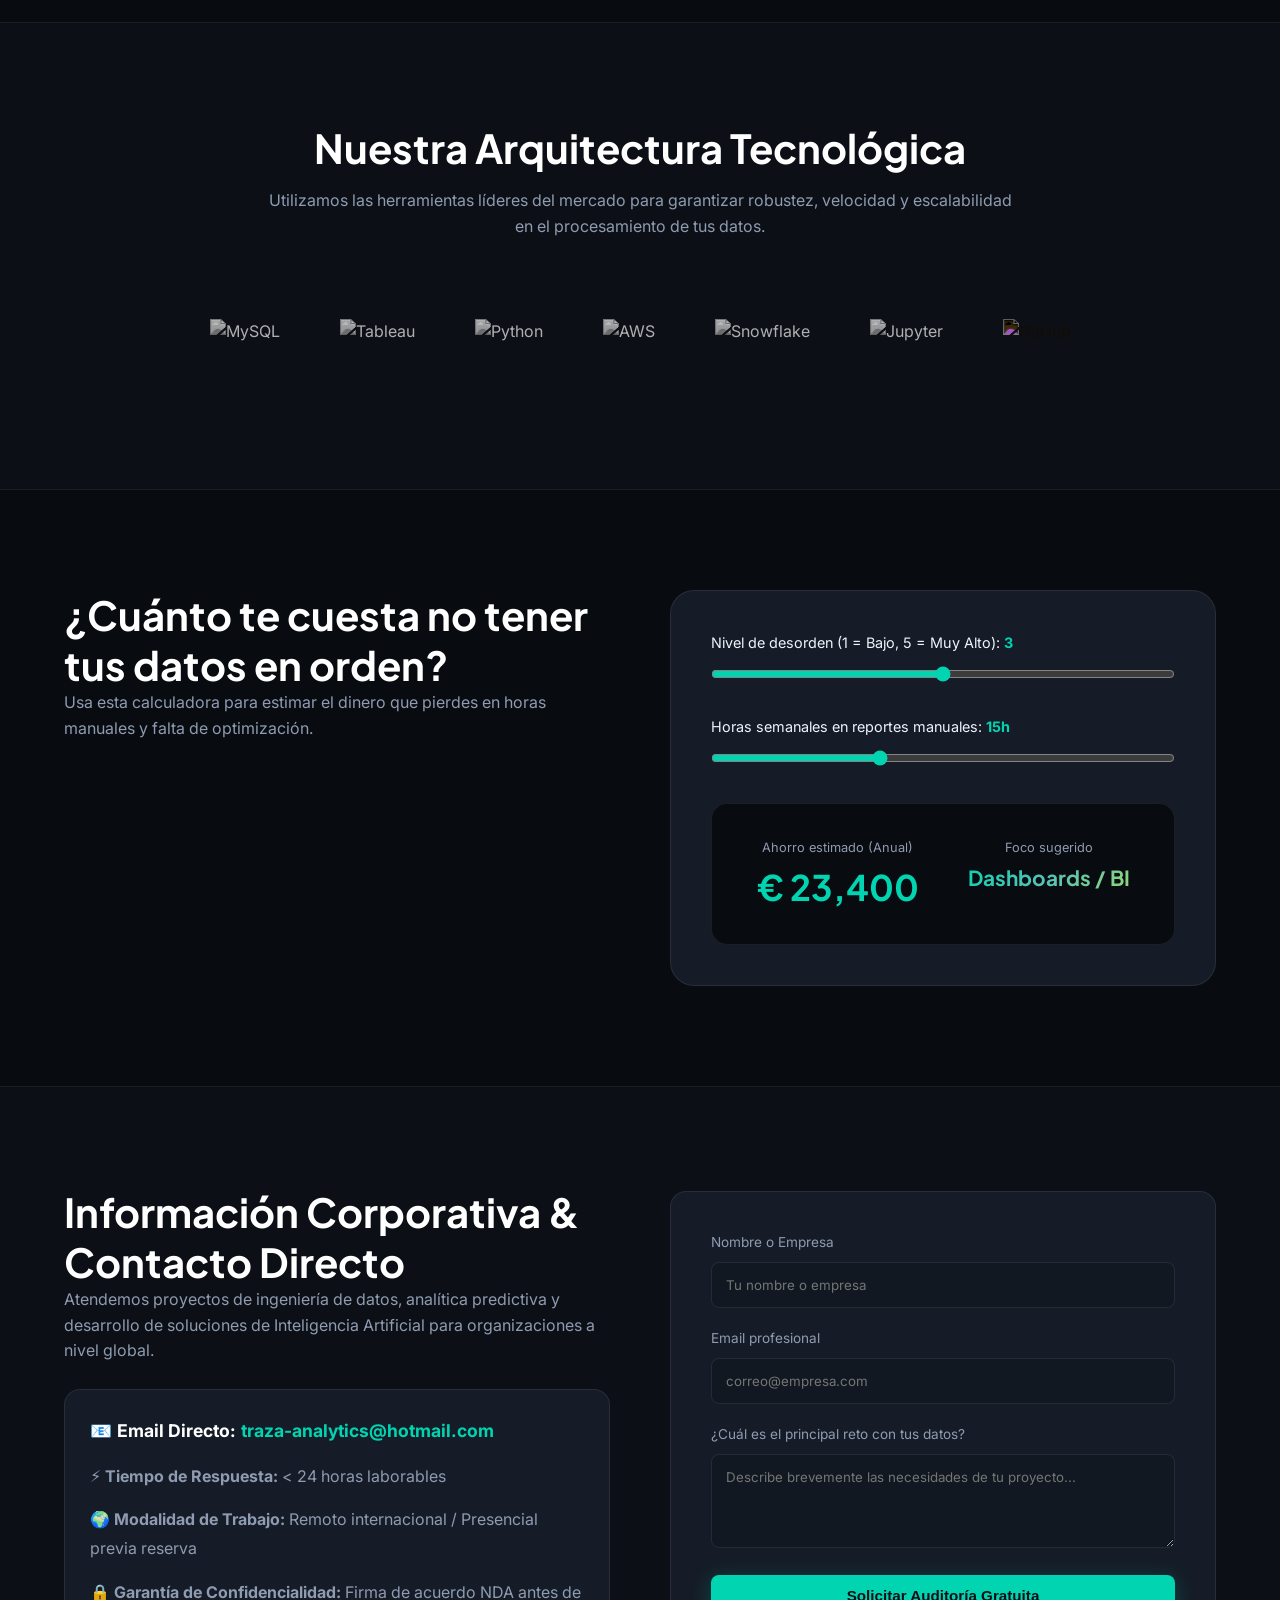
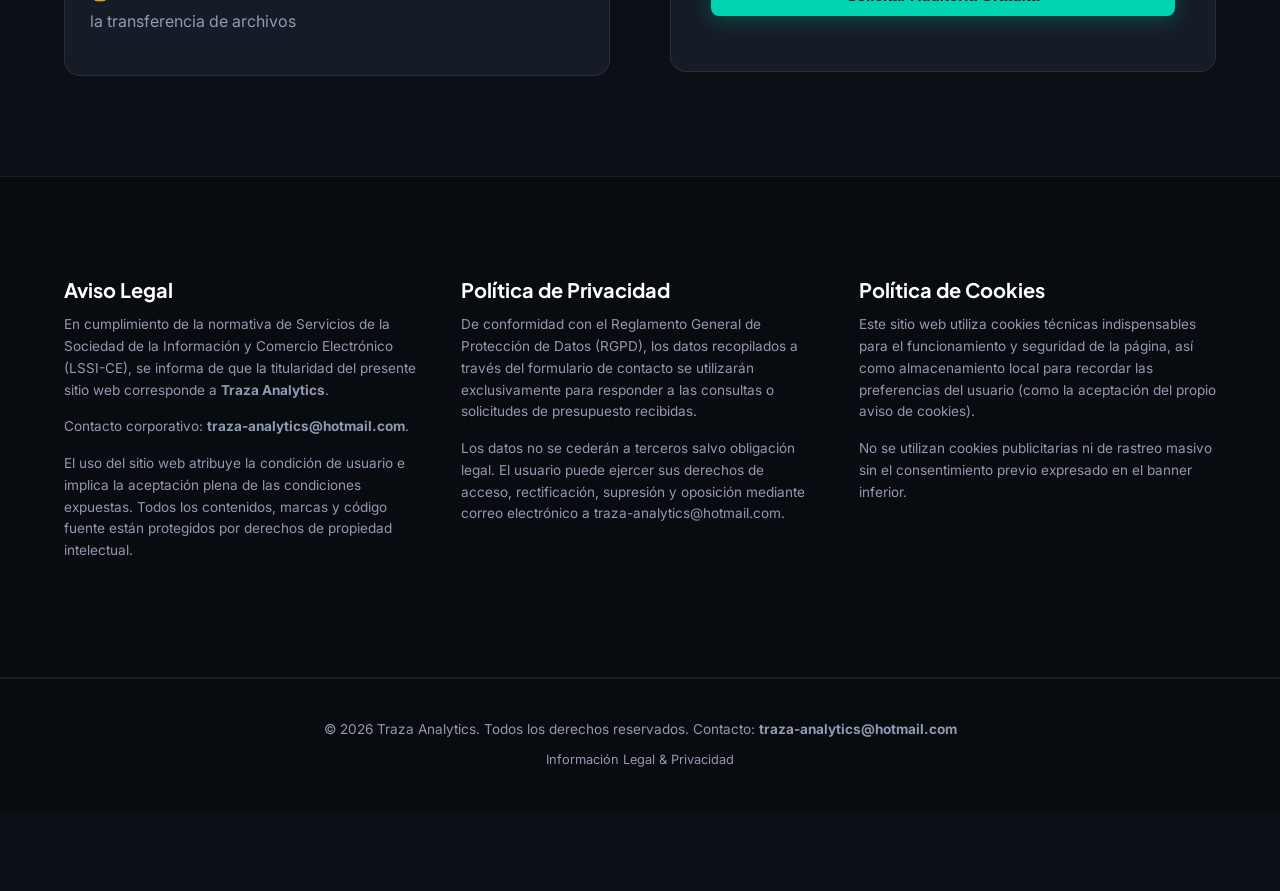
==== commit efd1a677: "Update index.html" ====
--- a/index.html
+++ b/index.html
@@ -233,7 +233,7 @@
           <p>Atendemos proyectos de ingeniería de datos, analítica predictiva y desarrollo de soluciones de Inteligencia Artificial para organizaciones a nivel global.</p>
           
           <div style="margin-top: 25px; line-height: 1.8; background: var(--surface); padding: 25px; border-radius: var(--radius-md); border: 1px solid var(--border);">
-            <p style="font-size: 1.1rem; color: #ffffff;">📧 <strong>Email Directo:</strong> <a href="mailto:nexusanalytics011@gmail.com" style="color: var(--primary); font-weight: bold; text-decoration: none;">nexusanalytics011@gmail.com</a></p>
+            <p style="font-size: 1.1rem; color: #ffffff;">📧 <strong>Email Directo:</strong> <a href="mailto:traza-analytics@hotmail.com" style="color: var(--primary); font-weight: bold; text-decoration: none;">traza-analytics@hotmail.com</a></p>
             <p>⚡ <strong>Tiempo de Respuesta:</strong> &lt; 24 horas laborables</p>
             <p>🌍 <strong>Modalidad de Trabajo:</strong> Remoto internacional / Presencial previa reserva</p>
             <p>🔒 <strong>Garantía de Confidencialidad:</strong> Firma de acuerdo NDA antes de la transferencia de archivos</p>
@@ -266,14 +266,14 @@
         <div>
           <h4 style="color: #ffffff; margin-bottom: 12px;">Aviso Legal</h4>
           <p>En cumplimiento de la normativa de Servicios de la Sociedad de la Información y Comercio Electrónico (LSSI-CE), se informa de que la titularidad del presente sitio web corresponde a <strong>Traza Analytics</strong>.</p>
-          <p>Contacto corporativo: <strong>nexusanalytics011@gmail.com</strong>.</p>
+          <p>Contacto corporativo: <strong>traza-analytics@hotmail.com</strong>.</p>
           <p>El uso del sitio web atribuye la condición de usuario e implica la aceptación plena de las condiciones expuestas. Todos los contenidos, marcas y código fuente están protegidos por derechos de propiedad intelectual.</p>
         </div>
 
         <div>
           <h4 style="color: #ffffff; margin-bottom: 12px;">Política de Privacidad</h4>
           <p>De conformidad con el Reglamento General de Protección de Datos (RGPD), los datos recopilados a través del formulario de contacto se utilizarán exclusivamente para responder a las consultas o solicitudes de presupuesto recibidas.</p>
-          <p>Los datos no se cederán a terceros salvo obligación legal. El usuario puede ejercer sus derechos de acceso, rectificación, supresión y oposición mediante correo electrónico a nexusanalytics011@gmail.com.</p>
+          <p>Los datos no se cederán a terceros salvo obligación legal. El usuario puede ejercer sus derechos de acceso, rectificación, supresión y oposición mediante correo electrónico a traza-analytics@hotmail.com.</p>
         </div>
 
         <div>
@@ -298,7 +298,7 @@
 
   <footer class="site-footer" style="background: #080b10;">
     <div class="container footer-inner">
-      <p>© 2026 Traza Analytics. Todos los derechos reservados. Contacto: <strong>nexusanalytics011@gmail.com</strong></p>
+      <p>© 2026 Traza Analytics. Todos los derechos reservados. Contacto: <strong>traza-analytics@hotmail.com</strong></p>
       <a href="#legales" class="muted-link">Información Legal & Privacidad</a>
     </div>
   </footer>
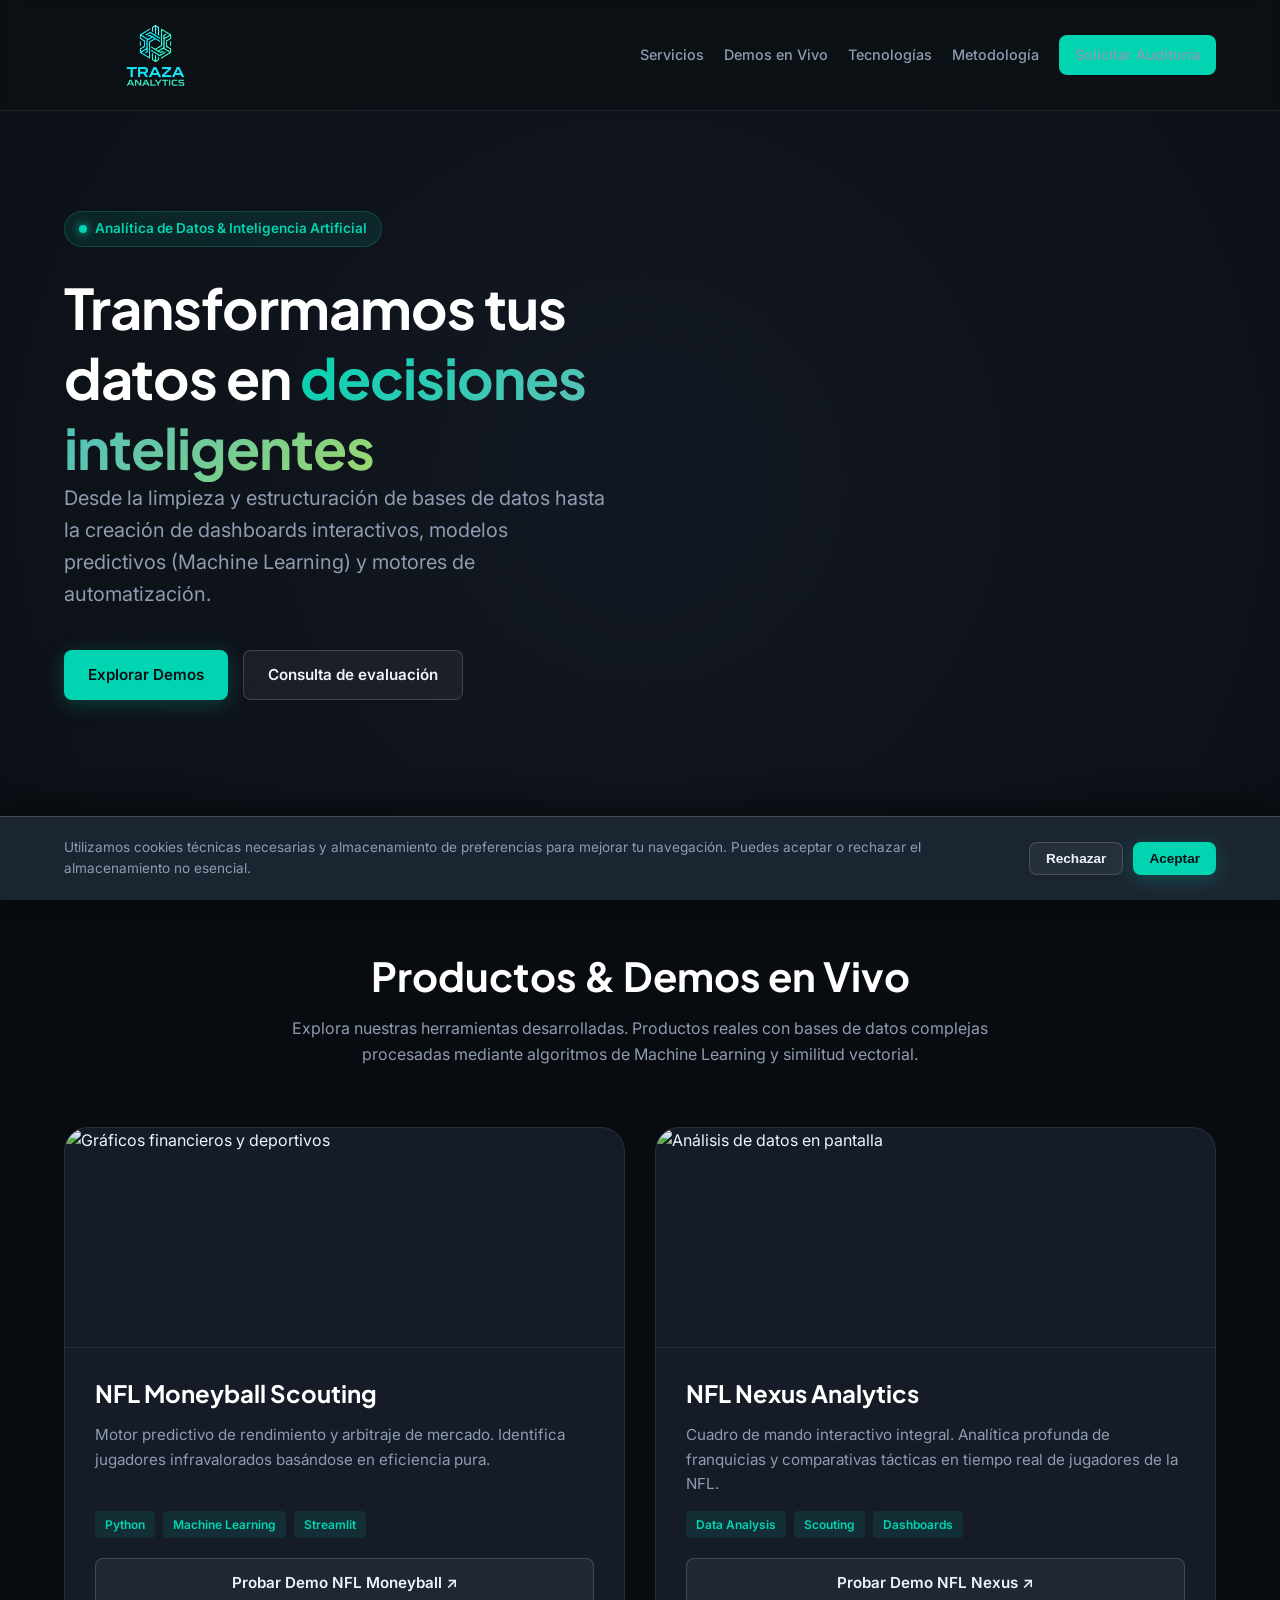
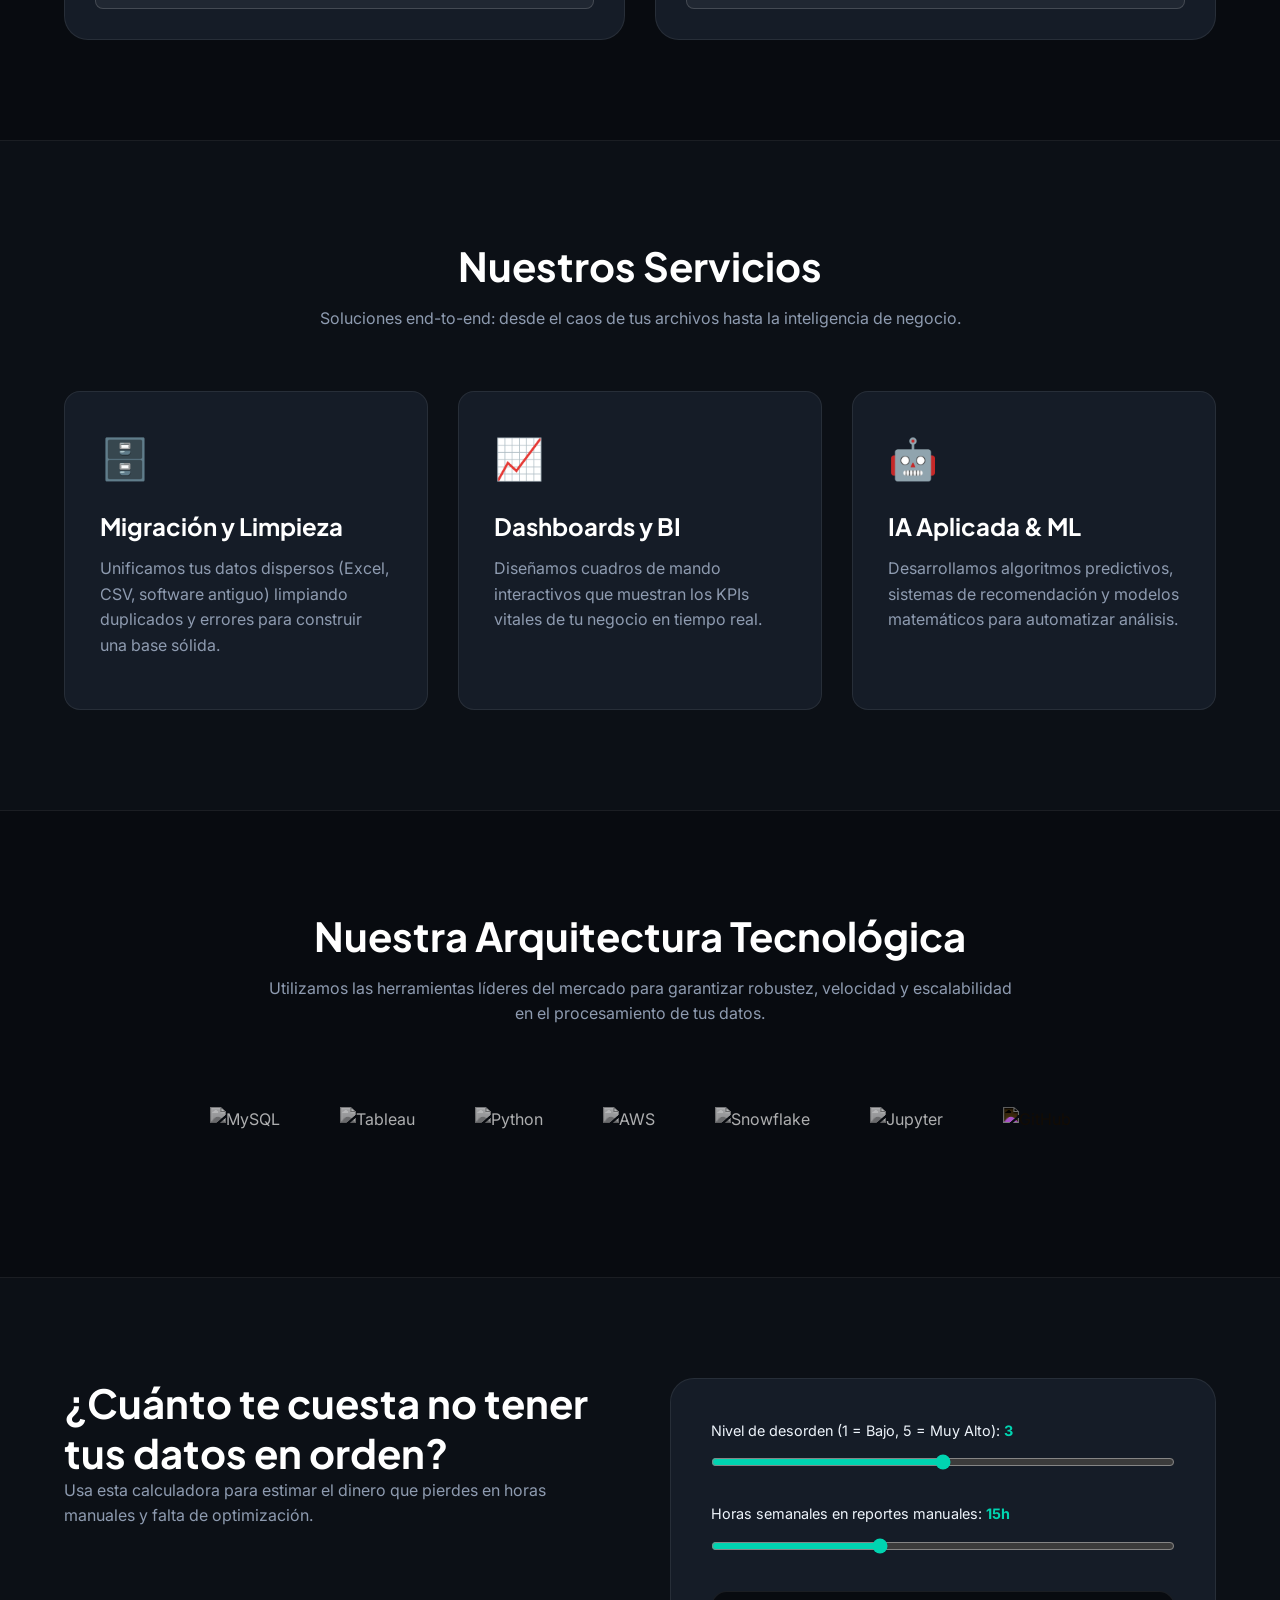
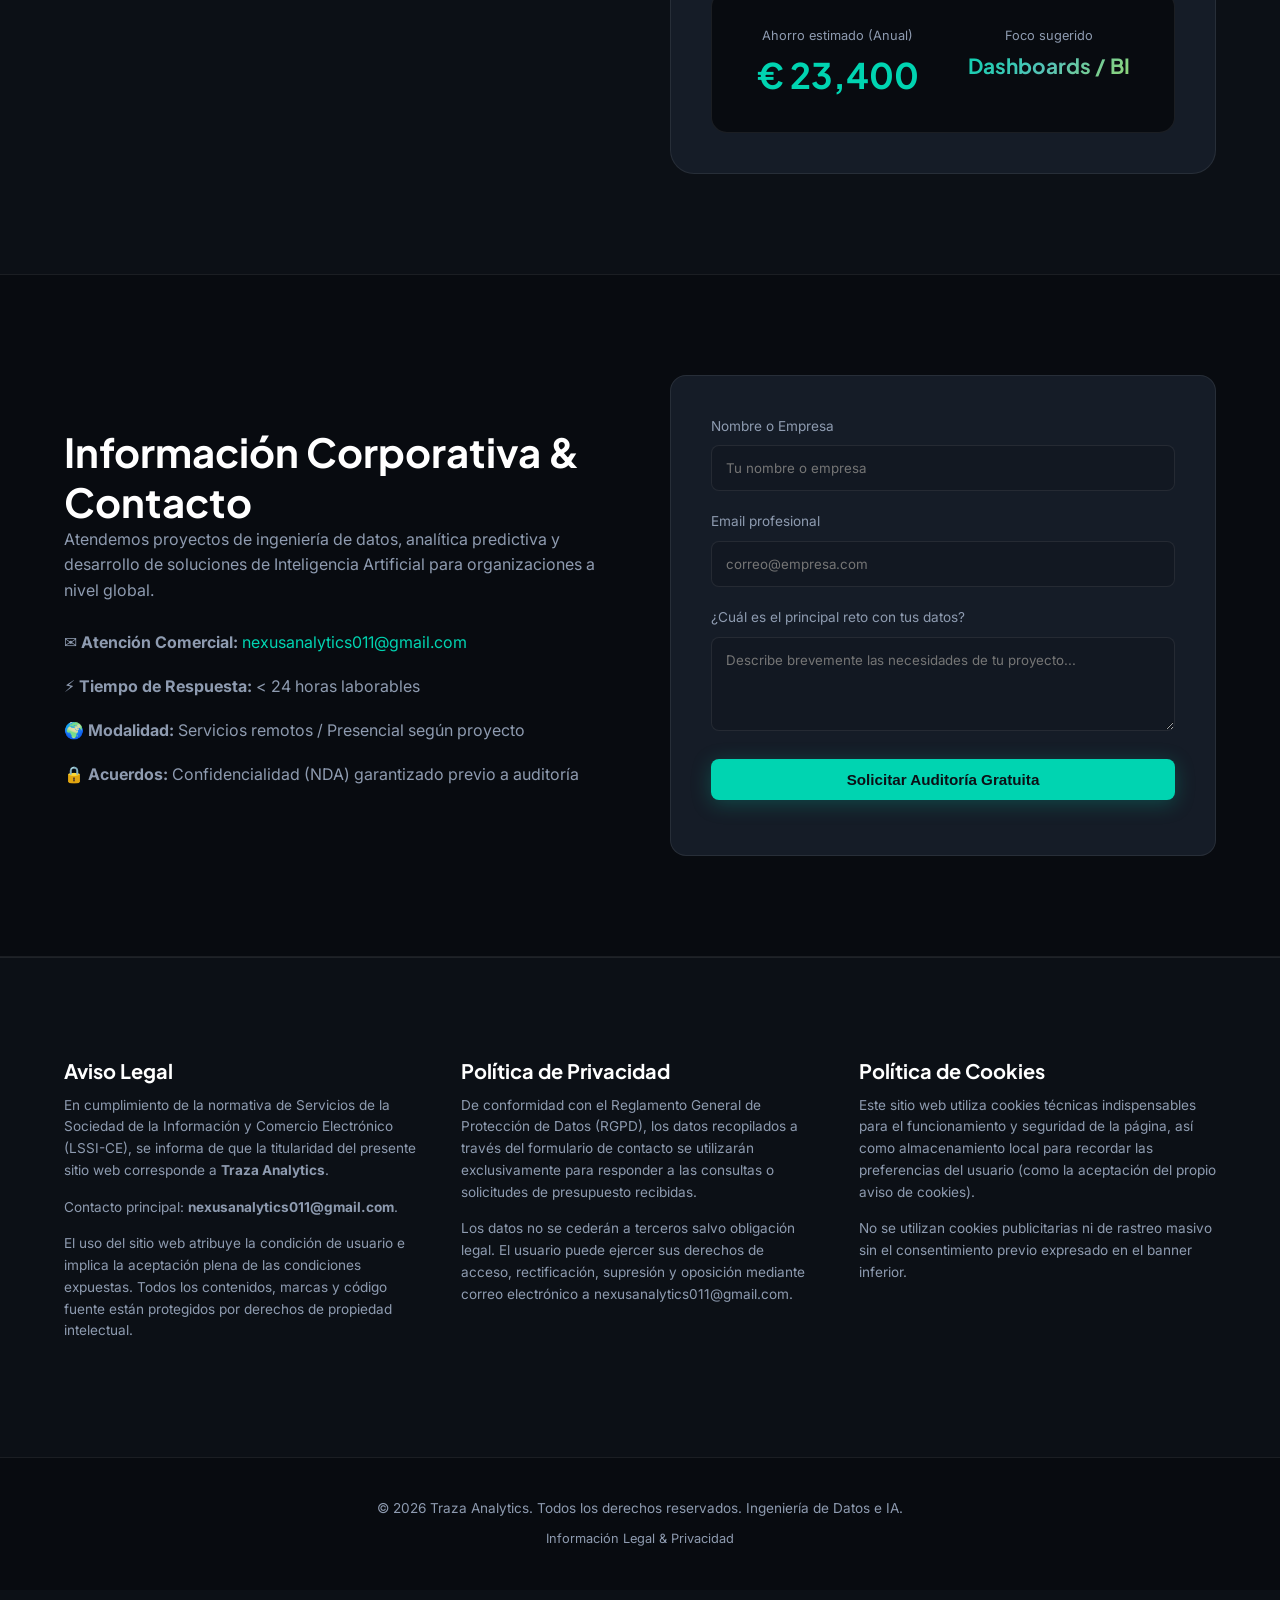
==== commit 18b715f4: "Revise header logo and update content sections Updated the logo and modified various sections for cl" ====
--- a/index.html
+++ b/index.html
@@ -25,12 +25,11 @@
 </head>
 <body>
 
-  <!-- BARRA SUPERIOR -->
   <header class="topbar">
     <div class="container topbar-inner">
       <a href="#" class="brand">
-        <!-- Logo con escalado visual para compensar los márgenes de la imagen -->
-        <img src="logo_traza.png" alt="Traza Analytics Logo" class="brand-logo" style="height: 60px; width: auto; object-fit: contain; transform: scale(1.8); transform-origin: left center;">
+        <!-- Logo corregido con tu archivo -->
+        <img src="logo_traza.png" alt="Logo Traza Analytics" class="brand-logo">
       </a>
 
       <button class="nav-toggle" aria-label="Abrir menú" aria-expanded="false">
@@ -39,16 +38,15 @@
 
       <nav class="site-nav">
         <a href="#servicios">Servicios</a>
-        <a href="#requisitos">Datos Necesarios</a>
         <a href="#herramientas">Demos en Vivo</a>
         <a href="#stack">Tecnologías</a>
+        <a href="#proceso">Metodología</a>
         <a href="#contacto" class="btn btn-primary-sm">Solicitar Auditoría</a>
       </nav>
     </div>
   </header>
 
   <main>
-    <!-- HERO -->
     <section class="hero">
       <div class="container hero-grid">
         <div class="hero-content">
@@ -65,43 +63,16 @@
           </div>
         </div>
         <div class="hero-image-container">
-          <img src="https://images.unsplash.com/photo-1551288049-bebda4e38f71?auto=format&fit=crop&w=1200&q=80" alt="Dashboard de Análisis de Datos en Modo Oscuro" class="hero-image-main">
-        </div>
-      </div>
-    </section>
-
-    <!-- REQUISITOS -->
-    <section id="requisitos" class="section dark-bg">
-      <div class="container">
-        <div class="section-header">
-          <h2>¿Qué datos necesitas facilitarnos para trabajar?</h2>
-          <p>Queremos ponértelo lo más fácil posible. Si ya dispones de estos archivos, genial. <strong>Y si no sabes cómo extraerlos de tus programas o sistemas actuales, no te preocupes: nuestra primera fase de trabajo consiste en ayudarte y guiarte para extraerlos de forma totalmente segura.</strong></p>
-        </div>
-
-        <div class="services-grid">
-          <div class="service-card">
-            <div class="service-icon">📁</div>
-            <h3>1. Tus Archivos o Fuentes Actuales</h3>
-            <p>Archivos Excel, CSV, exportaciones de tu CRM/ERP o volcados de datos. Si están desordenados o no sabes cómo sacarlos de tu software, nosotros nos encargamos de asesorarte en la extracción.</p>
-          </div>
-
-          <div class="service-card">
-            <div class="service-icon">🎯</div>
-            <h3>2. Tu Reto de Negocio</h3>
-            <p>Cuéntanos qué problema necesitas resolver o qué proceso te hace perder tiempo (ej: <em>"Tardo horas en consolidar reportes"</em> o <em>"Quiero saber qué clientes son los más rentables"</em>). Nosotros diseñamos la solución técnica.</p>
-          </div>
-
-          <div class="service-card">
-            <div class="service-icon">🚀</div>
-            <h3>3. El Formato que Prefieras</h3>
-            <p>Dinos cómo le resulta más cómodo trabajar a tu equipo: una aplicación web personalizada (Streamlit), un cuadro de mando interactivo (Tableau/PowerBI) o informes automatizados.</p>
-          </div>
-        </div>
-      </div>
-    </section>
-
-    <!-- HERRAMIENTAS Y DEMOS -->
-    <section id="herramientas" class="section">
+          <!-- Vídeo integrado (puedes cambiar el src por tu propio vídeo IA más adelante) -->
+          <video class="hero-video-main" autoplay loop muted playsinline>
+            <source src="https://cdn.coverr.co/videos/coverr-abstract-blue-and-green-waves-4439/1080p.mp4" type="video/mp4">
+            Tu navegador no soporta vídeos HTML5.
+          </video>
+        </div>
+      </div>
+    </section>
+
+    <section id="herramientas" class="section dark-bg">
       <div class="container">
         <div class="section-header">
           <h2>Productos & Demos en Vivo</h2>
@@ -132,7 +103,7 @@
                 <img src="https://images.unsplash.com/photo-1504868584819-f8e8b4b6d7e3?auto=format&fit=crop&w=800&q=80" alt="Análisis de datos en pantalla" class="tool-card-image">
             </div>
             <div class="tool-card-content">
-              <h3>NFL Analytics Dashboard</h3>
+              <h3>NFL Nexus Analytics</h3>
               <p>Cuadro de mando interactivo integral. Analítica profunda de franquicias y comparativas tácticas en tiempo real de jugadores de la NFL.</p>
               <div class="tool-tags">
                 <span>Data Analysis</span>
@@ -140,7 +111,7 @@
                 <span>Dashboards</span>
               </div>
               <a href="https://nfl-nexus-analytics-8nzauyz9rgck89kbvknnrb.streamlit.app/" target="_blank" rel="noopener" class="btn btn-secondary btn-full">
-                Probar Demo NFL Analytics ↗
+                Probar Demo NFL Nexus ↗
               </a>
             </div>
           </article>
@@ -148,8 +119,7 @@
       </div>
     </section>
 
-    <!-- SERVICIOS -->
-    <section id="servicios" class="section dark-bg">
+    <section id="servicios" class="section">
       <div class="container">
         <div class="section-header">
           <h2>Nuestros Servicios</h2>
@@ -176,8 +146,7 @@
       </div>
     </section>
 
-    <!-- TECH STACK -->
-    <section id="stack" class="section">
+    <section id="stack" class="section dark-bg">
       <div class="container">
         <div class="section-header">
           <h2>Nuestra Arquitectura Tecnológica</h2>
@@ -195,8 +164,7 @@
       </div>
     </section>
 
-    <!-- CALCULADORA ROI -->
-    <section id="calculadora" class="section dark-bg">
+    <section id="calculadora" class="section">
       <div class="container calculator-layout">
         <div class="calculator-content">
           <h2>¿Cuánto te cuesta no tener tus datos en orden?</h2>
@@ -214,6 +182,7 @@
           <div class="calc-results">
             <div class="result-box">
               <span>Ahorro estimado (Anual)</span>
+              <!-- El script animará este ID -->
               <h3 id="resultado-anual">€ 14,400</h3>
             </div>
             <div class="result-box">
@@ -225,18 +194,17 @@
       </div>
     </section>
 
-    <!-- CONTACTO -->
-    <section id="contacto" class="section">
+    <section id="contacto" class="section dark-bg">
       <div class="container contact-grid">
         <div class="contact-text">
-          <h2>Información Corporativa & Contacto Directo</h2>
+          <h2>Información Corporativa & Contacto</h2>
           <p>Atendemos proyectos de ingeniería de datos, analítica predictiva y desarrollo de soluciones de Inteligencia Artificial para organizaciones a nivel global.</p>
           
-          <div style="margin-top: 25px; line-height: 1.8; background: var(--surface); padding: 25px; border-radius: var(--radius-md); border: 1px solid var(--border);">
-            <p style="font-size: 1.1rem; color: #ffffff;">📧 <strong>Email Directo:</strong> <a href="mailto:traza-analytics@hotmail.com" style="color: var(--primary); font-weight: bold; text-decoration: none;">traza-analytics@hotmail.com</a></p>
-            <p>⚡ <strong>Tiempo de Respuesta:</strong> &lt; 24 horas laborables</p>
-            <p>🌍 <strong>Modalidad de Trabajo:</strong> Remoto internacional / Presencial previa reserva</p>
-            <p>🔒 <strong>Garantía de Confidencialidad:</strong> Firma de acuerdo NDA antes de la transferencia de archivos</p>
+          <div style="margin-top: 25px; line-height: 1.8;">
+            <p>✉️ <strong>Atención Comercial:</strong> <a href="mailto:nexusanalytics011@gmail.com" style="color: var(--primary); text-decoration: none;">nexusanalytics011@gmail.com</a></p>
+            <p>⚡ <strong>Tiempo de Respuesta:</strong> < 24 horas laborables</p>
+            <p>🌍 <strong>Modalidad:</strong> Servicios remotos / Presencial según proyecto</p>
+            <p>🔒 <strong>Acuerdos:</strong> Confidencialidad (NDA) garantizado previo a auditoría</p>
           </div>
         </div>
         
@@ -259,21 +227,20 @@
       </div>
     </section>
 
-    <!-- LEGALES -->
-    <section id="legales" class="section dark-bg" style="border-top: 1px solid var(--border);">
+    <section id="legales" class="section" style="border-top: 1px solid var(--border); background-color: var(--bg);">
       <div class="container" style="display: grid; grid-template-columns: repeat(auto-fit, minmax(300px, 1fr)); gap: 40px; font-size: 0.85rem; color: var(--muted);">
         
         <div>
           <h4 style="color: #ffffff; margin-bottom: 12px;">Aviso Legal</h4>
           <p>En cumplimiento de la normativa de Servicios de la Sociedad de la Información y Comercio Electrónico (LSSI-CE), se informa de que la titularidad del presente sitio web corresponde a <strong>Traza Analytics</strong>.</p>
-          <p>Contacto corporativo: <strong>traza-analytics@hotmail.com</strong>.</p>
+          <p>Contacto principal: <strong>nexusanalytics011@gmail.com</strong>.</p>
           <p>El uso del sitio web atribuye la condición de usuario e implica la aceptación plena de las condiciones expuestas. Todos los contenidos, marcas y código fuente están protegidos por derechos de propiedad intelectual.</p>
         </div>
 
         <div>
           <h4 style="color: #ffffff; margin-bottom: 12px;">Política de Privacidad</h4>
           <p>De conformidad con el Reglamento General de Protección de Datos (RGPD), los datos recopilados a través del formulario de contacto se utilizarán exclusivamente para responder a las consultas o solicitudes de presupuesto recibidas.</p>
-          <p>Los datos no se cederán a terceros salvo obligación legal. El usuario puede ejercer sus derechos de acceso, rectificación, supresión y oposición mediante correo electrónico a traza-analytics@hotmail.com.</p>
+          <p>Los datos no se cederán a terceros salvo obligación legal. El usuario puede ejercer sus derechos de acceso, rectificación, supresión y oposición mediante correo electrónico a nexusanalytics011@gmail.com.</p>
         </div>
 
         <div>
@@ -298,11 +265,14 @@
 
   <footer class="site-footer" style="background: #080b10;">
     <div class="container footer-inner">
-      <p>© 2026 Traza Analytics. Todos los derechos reservados. Contacto: <strong>traza-analytics@hotmail.com</strong></p>
+      <p>© 2026 Traza Analytics. Todos los derechos reservados. Ingeniería de Datos e IA.</p>
       <a href="#legales" class="muted-link">Información Legal & Privacidad</a>
     </div>
   </footer>
 
+  <!-- Scripts de GSAP integrados aquí -->
+  <script src="https://cdnjs.cloudflare.com/ajax/libs/gsap/3.12.2/gsap.min.js"></script>
+  <script src="https://cdnjs.cloudflare.com/ajax/libs/gsap/3.12.2/ScrollTrigger.min.js"></script>
   <script src="script.js"></script>
 </body>
 </html>
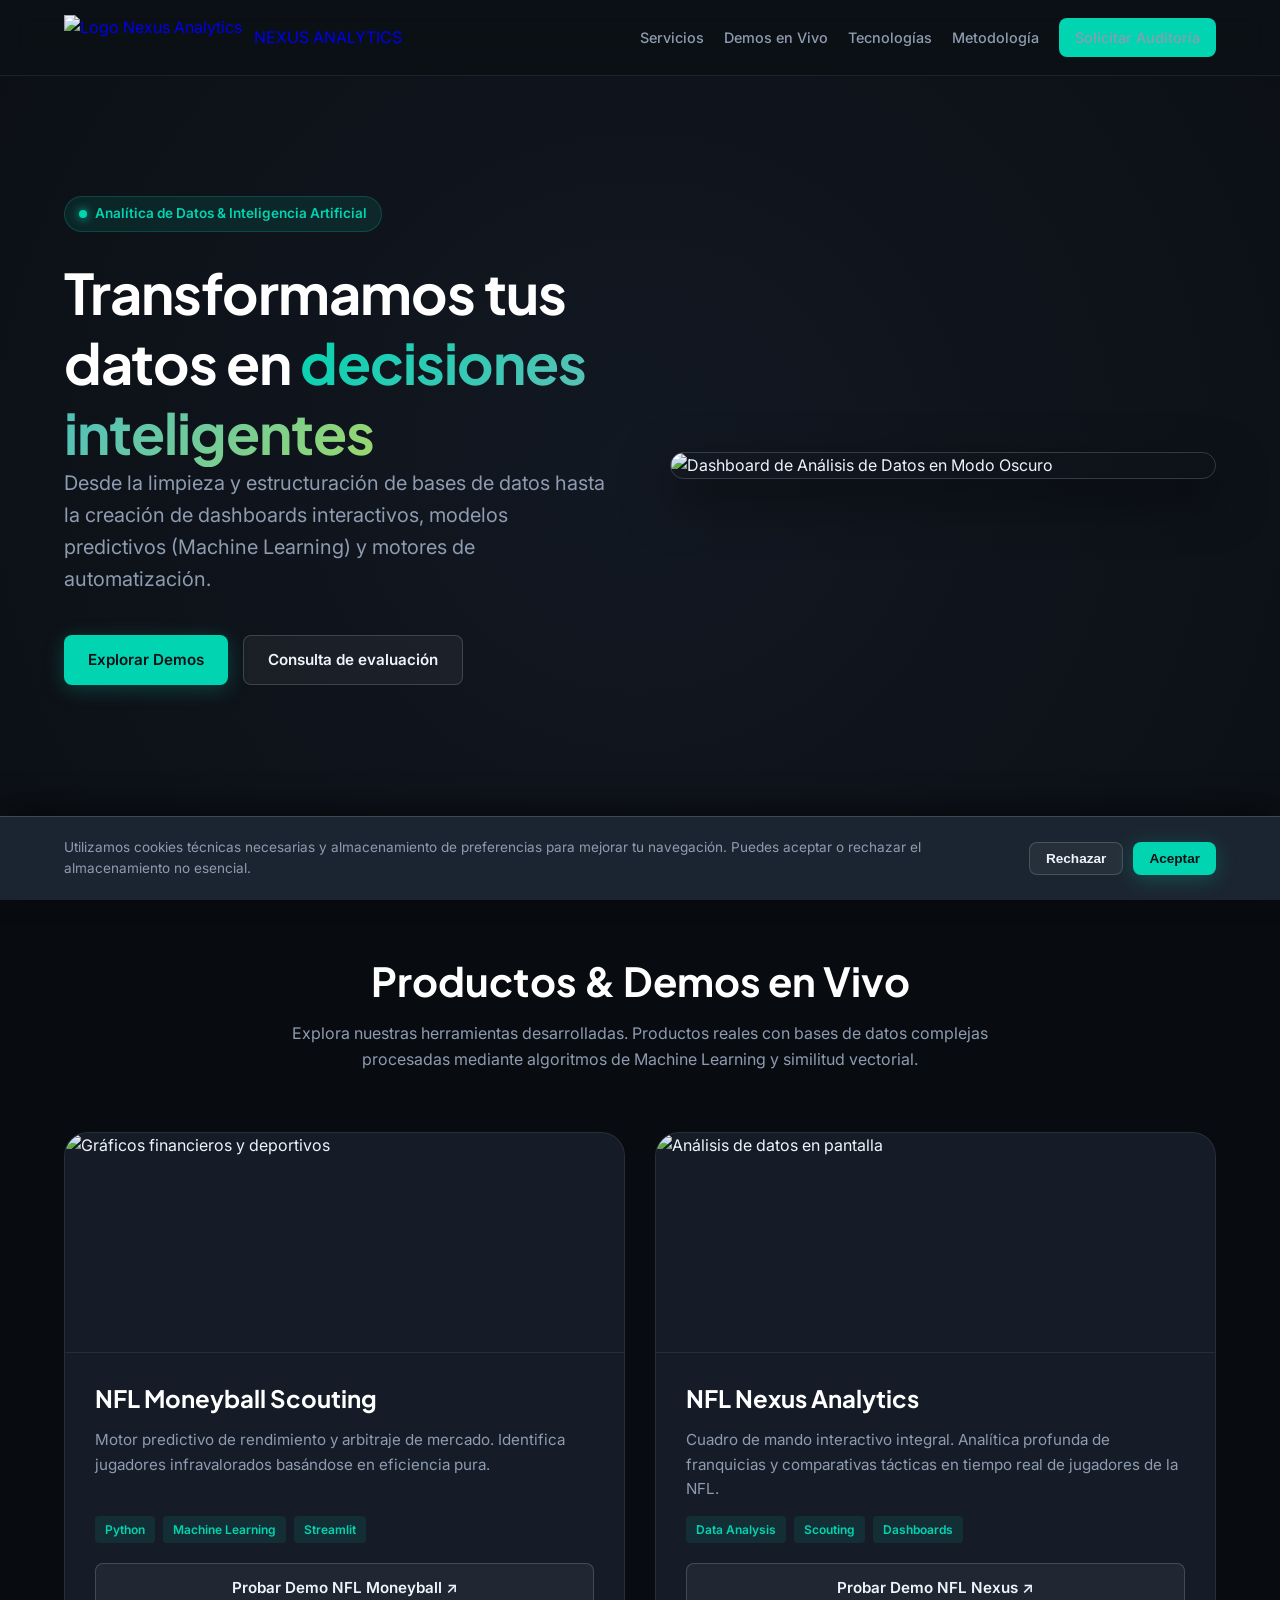
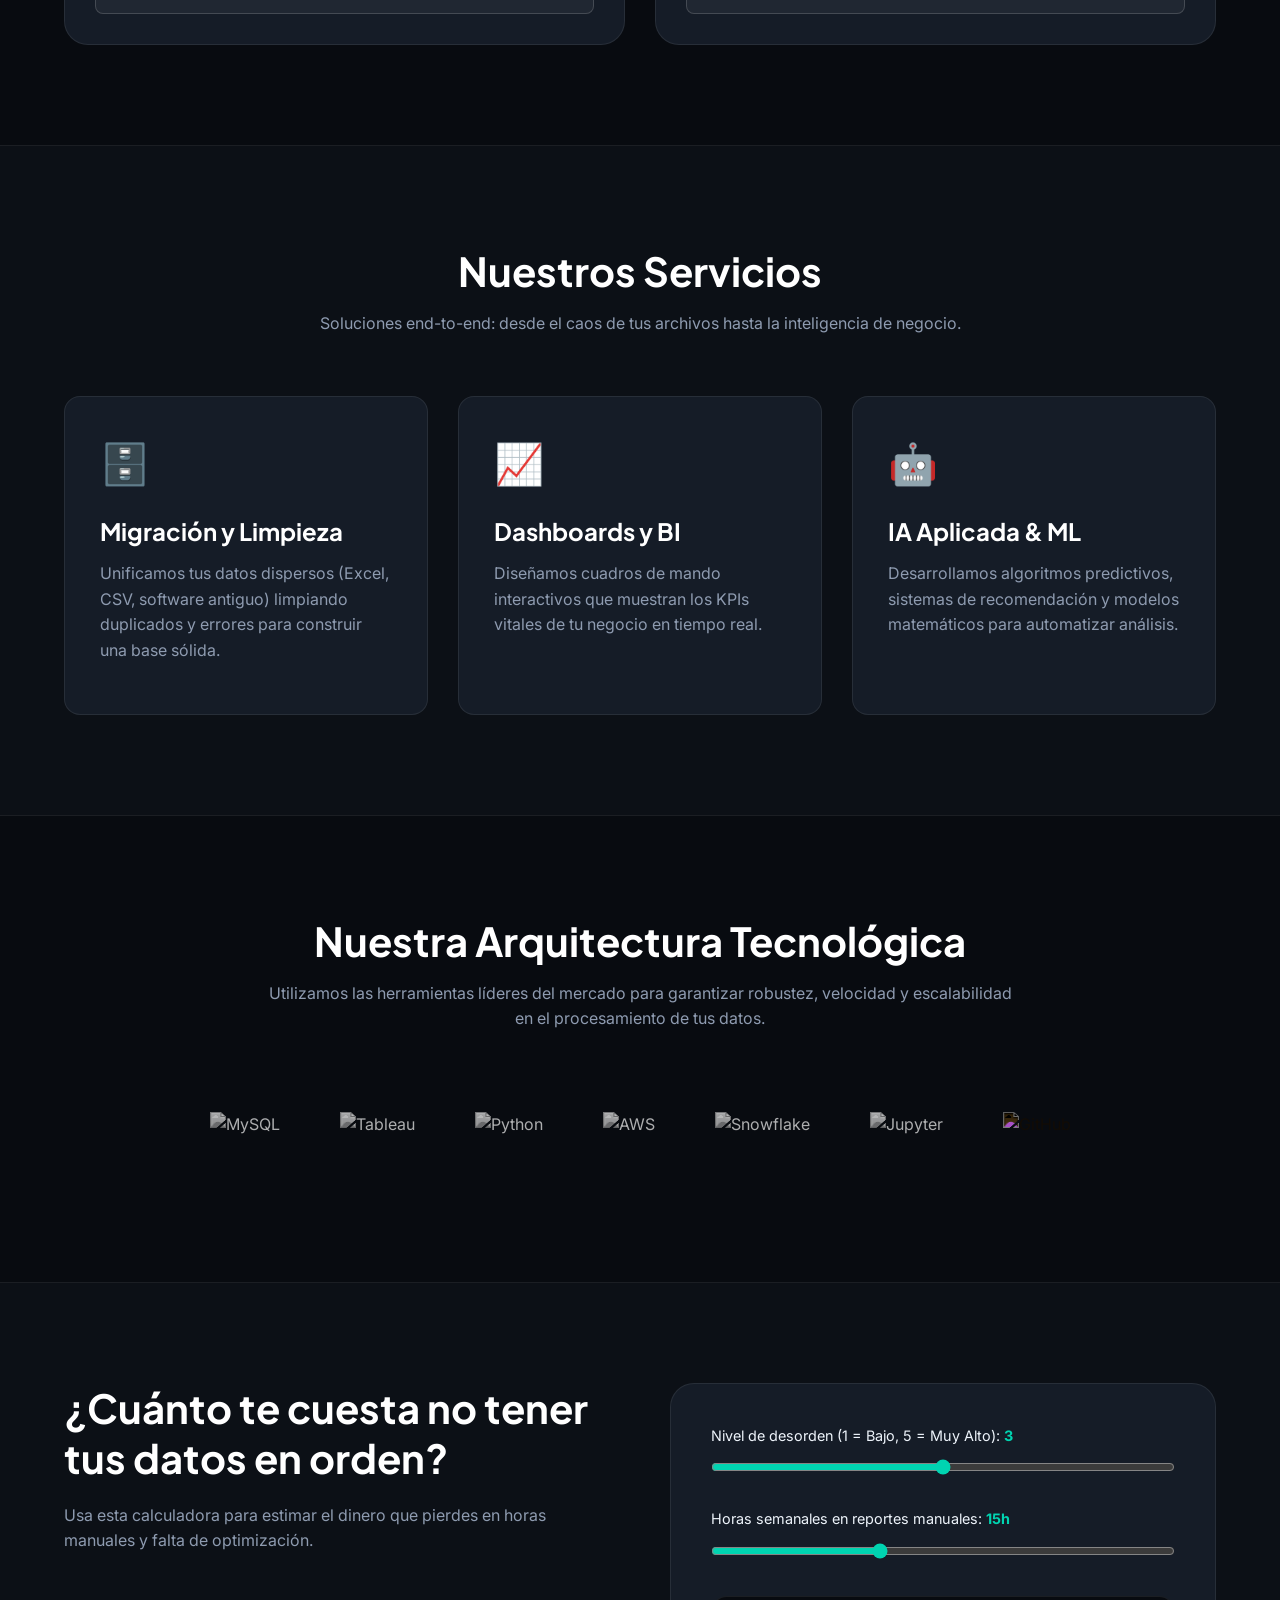
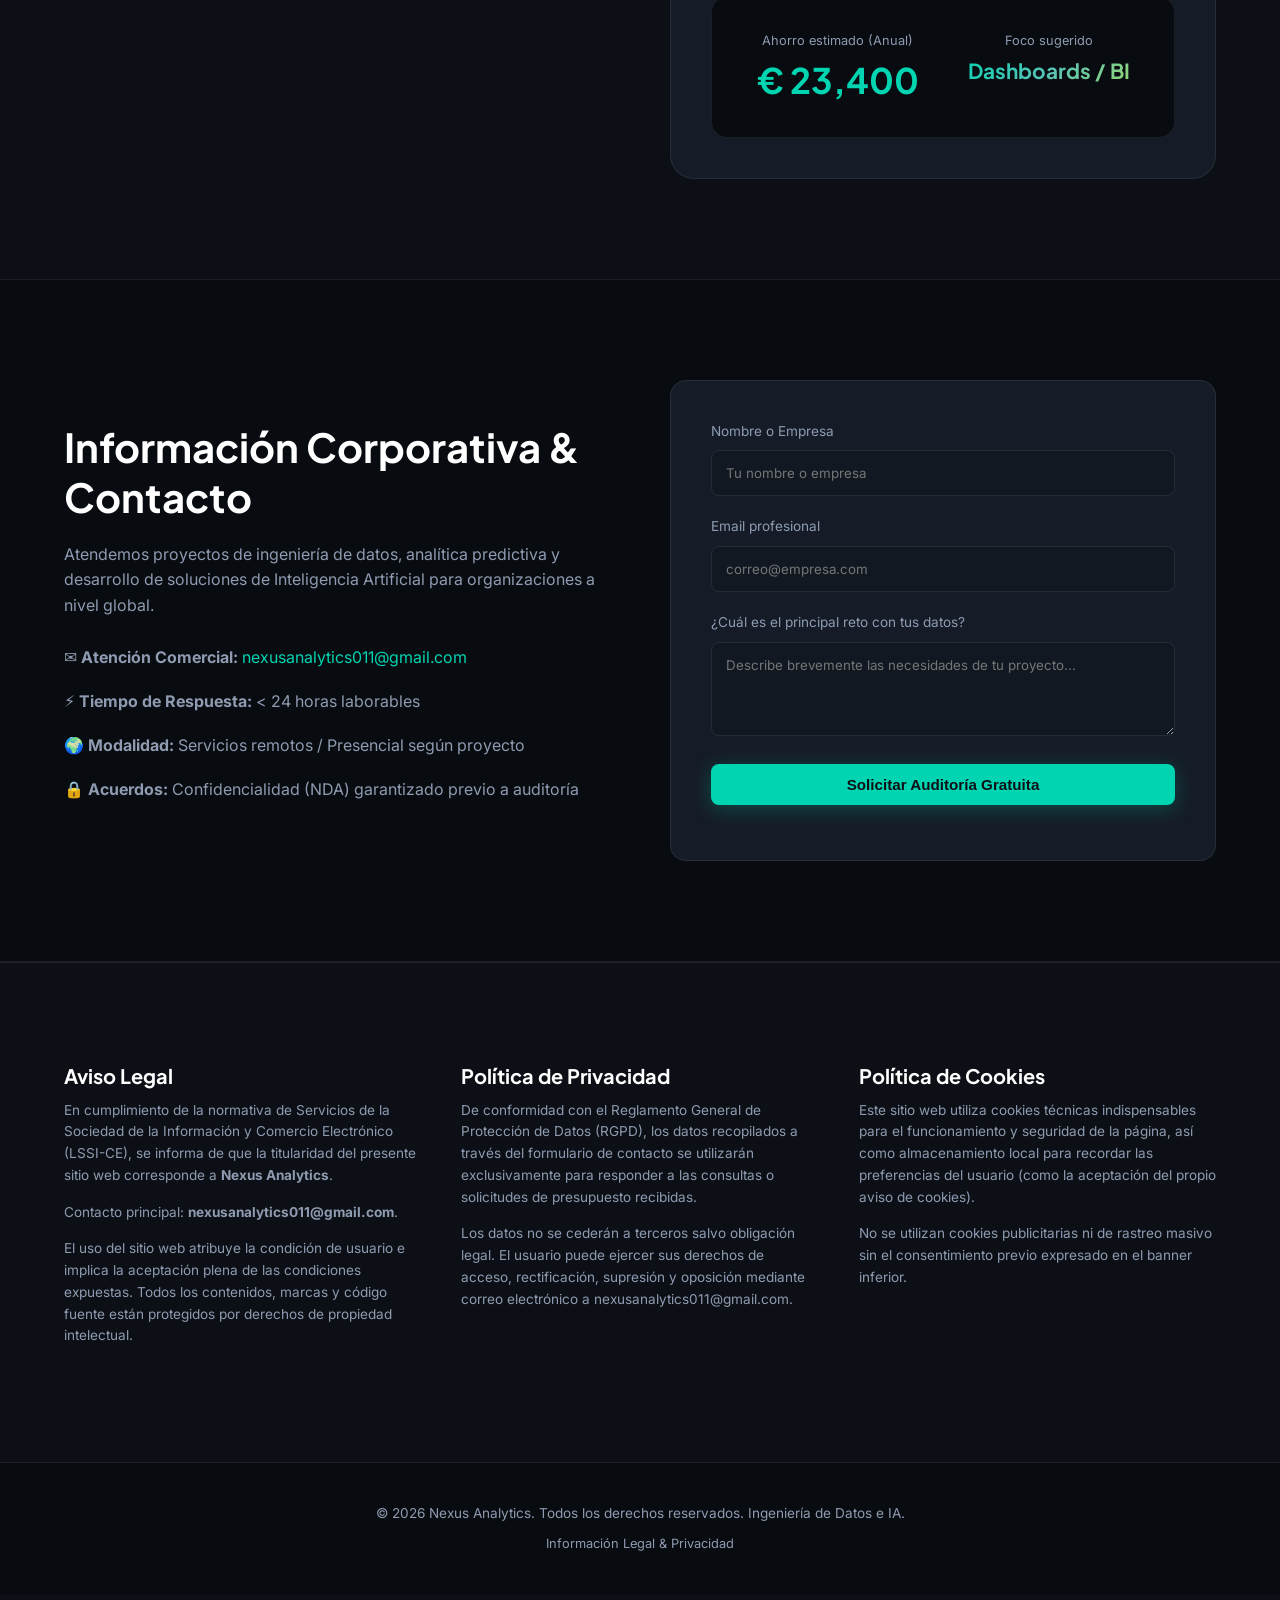
==== commit b65ac870: "Update branding from Traza to Nexus Analytics" ====
--- a/index.html
+++ b/index.html
@@ -4,7 +4,7 @@
   <meta charset="UTF-8" />
   <meta name="viewport" content="width=device-width, initial-scale=1.0" />
 
-  <title>Traza Analytics | Inteligencia de Datos, BI & Soluciones de IA</title>
+  <title>Nexus Analytics | Inteligencia de Datos, BI & Soluciones de IA</title>
 
   <meta name="description"
         content="Agencia de ingeniería de datos y soluciones de Inteligencia Artificial aplicadas al negocio. Migración, Machine Learning, dashboards y automatización." />
@@ -13,7 +13,7 @@
   <meta name="theme-color" content="#0c1016" />
 
   <meta property="og:type" content="website" />
-  <meta property="og:title" content="Traza Analytics | Análisis de datos e IA" />
+  <meta property="og:title" content="Nexus Analytics | Análisis de datos e IA" />
   <meta property="og:description" content="Transformamos datos dispersos en estructuras claras, modelos predictivos y análisis estratégicos." />
   <meta property="og:locale" content="es_ES" />
 
@@ -28,8 +28,8 @@
   <header class="topbar">
     <div class="container topbar-inner">
       <a href="#" class="brand">
-        <!-- Logo corregido con tu archivo -->
-        <img src="logo_traza.png" alt="Logo Traza Analytics" class="brand-logo">
+        <img src="https://ui-avatars.com/api/?name=Nexus+Analytics&background=00d4b1&color=0c1016&size=128&font-size=0.33&bold=true" alt="Logo Nexus Analytics" class="brand-logo">
+        <span class="brand-text">NEXUS ANALYTICS</span>
       </a>
 
       <button class="nav-toggle" aria-label="Abrir menú" aria-expanded="false">
@@ -63,11 +63,7 @@
           </div>
         </div>
         <div class="hero-image-container">
-          <!-- Vídeo integrado (puedes cambiar el src por tu propio vídeo IA más adelante) -->
-          <video class="hero-video-main" autoplay loop muted playsinline>
-            <source src="https://cdn.coverr.co/videos/coverr-abstract-blue-and-green-waves-4439/1080p.mp4" type="video/mp4">
-            Tu navegador no soporta vídeos HTML5.
-          </video>
+          <img src="https://images.unsplash.com/photo-1551288049-bebda4e38f71?auto=format&fit=crop&w=1200&q=80" alt="Dashboard de Análisis de Datos en Modo Oscuro" class="hero-image-main">
         </div>
       </div>
     </section>
@@ -182,7 +178,6 @@
           <div class="calc-results">
             <div class="result-box">
               <span>Ahorro estimado (Anual)</span>
-              <!-- El script animará este ID -->
               <h3 id="resultado-anual">€ 14,400</h3>
             </div>
             <div class="result-box">
@@ -232,7 +227,7 @@
         
         <div>
           <h4 style="color: #ffffff; margin-bottom: 12px;">Aviso Legal</h4>
-          <p>En cumplimiento de la normativa de Servicios de la Sociedad de la Información y Comercio Electrónico (LSSI-CE), se informa de que la titularidad del presente sitio web corresponde a <strong>Traza Analytics</strong>.</p>
+          <p>En cumplimiento de la normativa de Servicios de la Sociedad de la Información y Comercio Electrónico (LSSI-CE), se informa de que la titularidad del presente sitio web corresponde a <strong>Nexus Analytics</strong>.</p>
           <p>Contacto principal: <strong>nexusanalytics011@gmail.com</strong>.</p>
           <p>El uso del sitio web atribuye la condición de usuario e implica la aceptación plena de las condiciones expuestas. Todos los contenidos, marcas y código fuente están protegidos por derechos de propiedad intelectual.</p>
         </div>
@@ -265,14 +260,11 @@
 
   <footer class="site-footer" style="background: #080b10;">
     <div class="container footer-inner">
-      <p>© 2026 Traza Analytics. Todos los derechos reservados. Ingeniería de Datos e IA.</p>
+      <p>© 2026 Nexus Analytics. Todos los derechos reservados. Ingeniería de Datos e IA.</p>
       <a href="#legales" class="muted-link">Información Legal & Privacidad</a>
     </div>
   </footer>
 
-  <!-- Scripts de GSAP integrados aquí -->
-  <script src="https://cdnjs.cloudflare.com/ajax/libs/gsap/3.12.2/gsap.min.js"></script>
-  <script src="https://cdnjs.cloudflare.com/ajax/libs/gsap/3.12.2/ScrollTrigger.min.js"></script>
   <script src="script.js"></script>
 </body>
 </html>
--- a/style.css
+++ b/style.css
@@ -54,11 +54,11 @@
 .btn-sm { padding: 8px 16px; font-size: 0.85rem; }
 .btn-full { width: 100%; text-align: center; }
 
-/* Topbar y Logo Ajustado a tamaño grande */
-.topbar { position: sticky; top: 0; z-index: 100; background-color: rgba(12, 16, 22, 0.94); backdrop-filter: blur(12px); border-bottom: 1px solid var(--border); padding: 5px 0; }
+/* Topbar y Logo Traza */
+.topbar { position: sticky; top: 0; z-index: 100; background-color: rgba(12, 16, 22, 0.88); backdrop-filter: blur(12px); border-bottom: 1px solid var(--border); padding: 15px 0; }
 .topbar-inner { display: flex; align-items: center; justify-content: space-between; }
-.brand { display: flex; align-items: center; text-decoration: none; }
-.brand-logo { height: 100px; width: auto; max-height: 100px; max-width: 320px; object-fit: contain; display: block; }
+.brand { display: flex; align-items: center; gap: 12px; text-decoration: none; }
+.brand-logo { height: 45px; width: auto; object-fit: contain; } /* Ajustado para el nuevo logo */
 
 .site-nav { display: flex; align-items: center; gap: 20px; }
 .site-nav a { color: var(--muted); text-decoration: none; font-size: 0.9rem; font-weight: 500; transition: color 0.2s; }
@@ -72,16 +72,17 @@
 .section-header h2 { margin-bottom: 15px; }
 
 /* Hero */
-.hero { padding: 100px 0; background: radial-gradient(circle at center, #121822 0%, #0c1016 100%); }
+.hero { padding: 120px 0; background: radial-gradient(circle at center, #121822 0%, #0c1016 100%); }
 .hero-grid { display: grid; grid-template-columns: 1fr 1fr; gap: 60px; align-items: center; }
 .hero-tag { display: inline-flex; align-items: center; gap: 8px; background: rgba(0,212,177,0.1); color: var(--primary); padding: 6px 14px; border-radius: 30px; font-size: 0.85rem; font-weight: 600; margin-bottom: 25px; border: 1px solid rgba(0,212,177,0.2); }
 .pulse-dot { width: 8px; height: 8px; border-radius: 50%; background-color: var(--primary); box-shadow: 0 0 10px var(--primary); }
 .hero-subtitle { font-size: 1.25rem; margin-bottom: 40px; }
 .hero-actions { display: flex; gap: 15px; margin-bottom: 50px; }
 .hero-image-container { display: flex; justify-content: center; }
-.hero-image-main { width: 100%; height: auto; border-radius: var(--radius-xl); box-shadow: 0 20px 50px rgba(0,0,0,0.5); border: 1px solid var(--border-strong); }
+/* Se añade clase para el video con los mismos estilos */
+.hero-image-main, .hero-video-main { width: 100%; height: auto; border-radius: var(--radius-xl); box-shadow: 0 20px 50px rgba(0,0,0,0.5); border: 1px solid var(--border-strong); }
 
-/* Grids */
+/* Grids Comunes */
 .tools-grid { display: grid; grid-template-columns: 1fr 1fr; gap: 30px; }
 .services-grid { display: grid; grid-template-columns: repeat(auto-fit, minmax(320px, 1fr)); gap: 30px; }
 
@@ -106,6 +107,7 @@
 
 /* Calculadora ROI */
 .calculator-layout { display: grid; grid-template-columns: 1fr 1fr; gap: 60px; align-items: start; }
+.calculator-content h2 { margin-bottom: 20px; }
 .calculator-wrap { background-color: var(--surface); border: 1px solid var(--border); border-radius: var(--radius-lg); padding: 40px; }
 .calc-group { margin-bottom: 25px; }
 .calc-group label { display: block; margin-bottom: 10px; font-size: 0.9rem; color: var(--text); }
@@ -118,6 +120,7 @@
 
 /* Formulario Contacto */
 .contact-grid { display: grid; grid-template-columns: 1fr 1fr; gap: 60px; align-items: center; }
+.contact-text h2 { margin-bottom: 20px; }
 .contact-form { background: var(--surface); padding: 40px; border-radius: var(--radius-md); border: 1px solid var(--border); }
 .form-group { margin-bottom: 20px; }
 .form-group label { display: block; font-size: 0.85rem; margin-bottom: 8px; color: var(--muted); }
@@ -138,7 +141,7 @@
 .muted-link { color: var(--muted); font-size: 0.8rem; text-decoration: none; }
 .muted-link:hover { color: var(--primary); }
 
-/* Responsive */
+/* RESPONSIVE */
 @media (max-width: 1024px) {
   .hero-grid, .calculator-layout, .contact-grid { grid-template-columns: 1fr; gap: 40px; text-align: center; }
   .hero-content { display: flex; flex-direction: column; align-items: center; }
@@ -153,9 +156,8 @@
   .tools-grid { grid-template-columns: 1fr; }
   .calc-results { grid-template-columns: 1fr; }
   
-  .brand-logo { height: 55px; max-width: 200px; } /* Ajuste del logo para pantallas pequeñas */
   .nav-toggle { display: block; }
-  .site-nav { display: none; flex-direction: column; position: absolute; top: 75px; left: 0; width: 100%; background-color: rgba(12, 16, 22, 0.98); padding: 20px; border-bottom: 1px solid var(--border); }
+  .site-nav { display: none; flex-direction: column; position: absolute; top: 65px; left: 0; width: 100%; background-color: rgba(12, 16, 22, 0.98); padding: 20px; border-bottom: 1px solid var(--border); }
   .site-nav.open { display: flex; }
   .site-nav a { width: 100%; text-align: center; padding: 12px 0; }
   
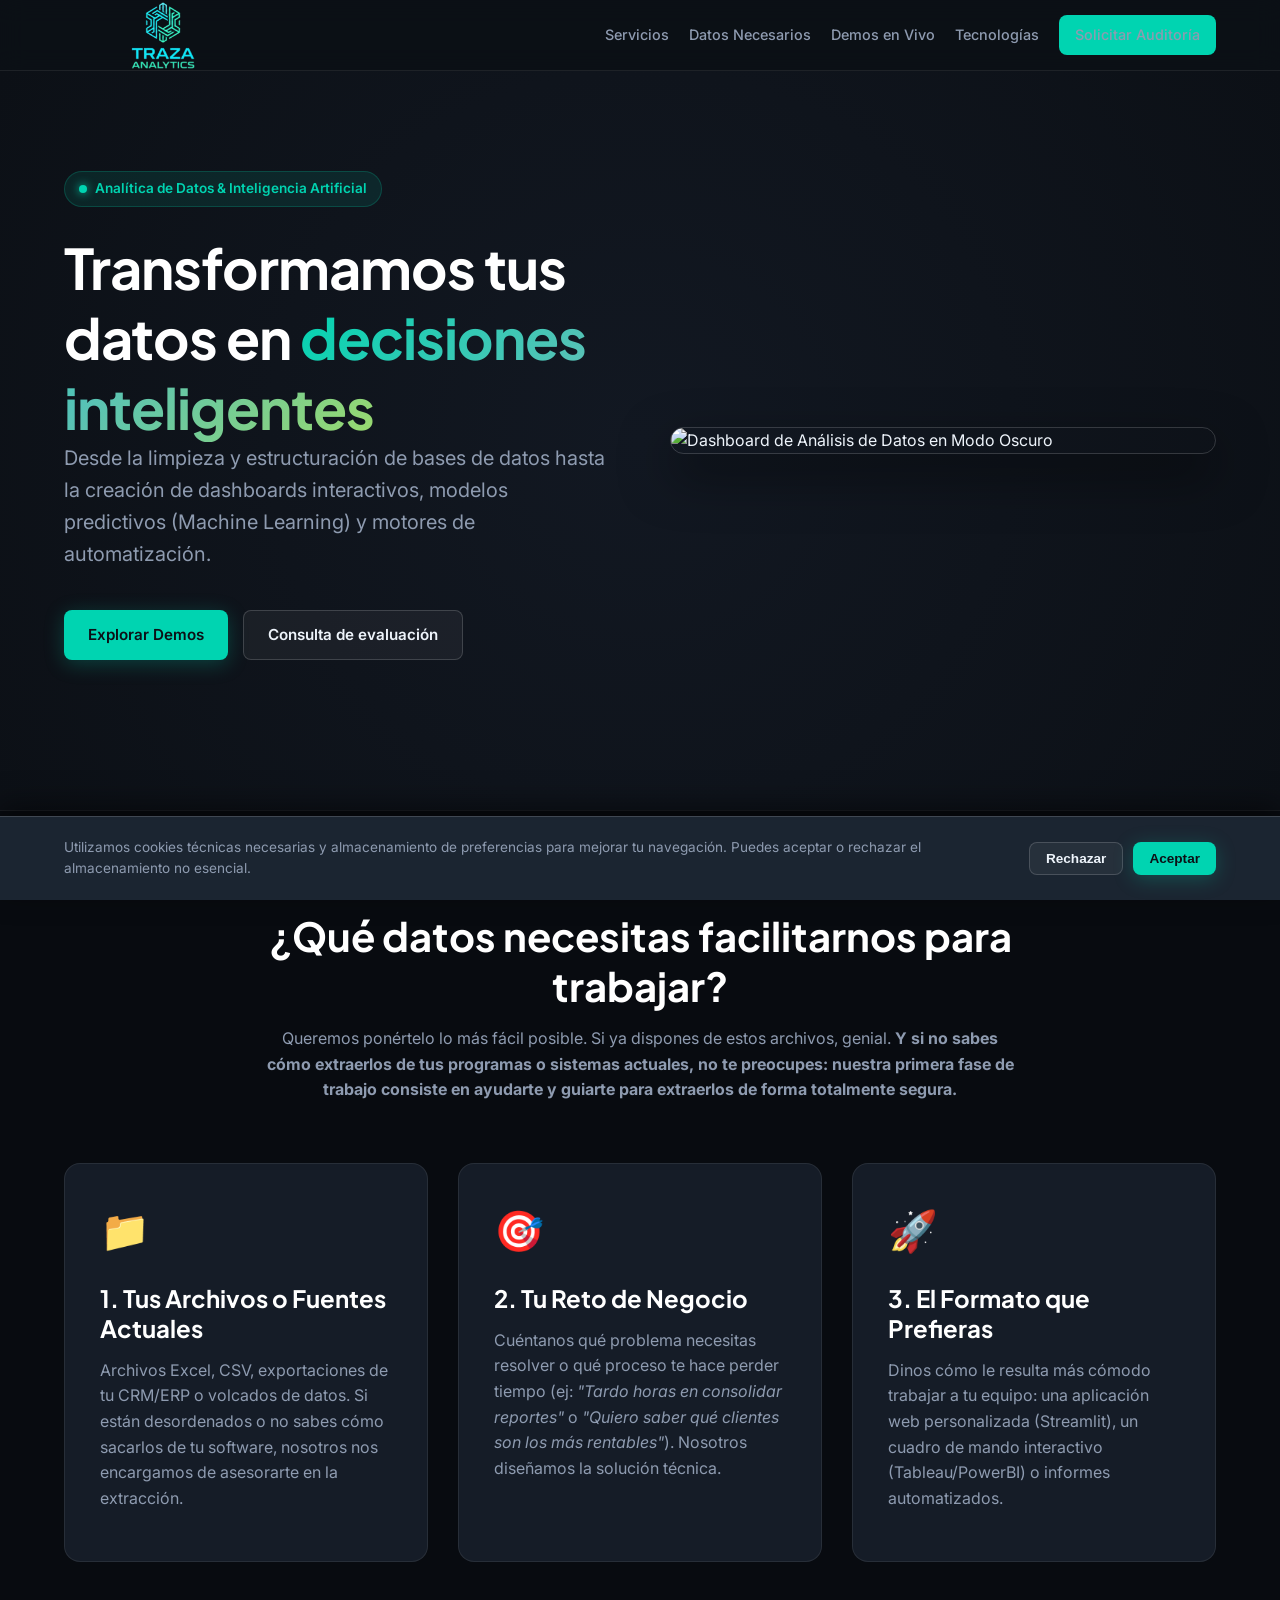
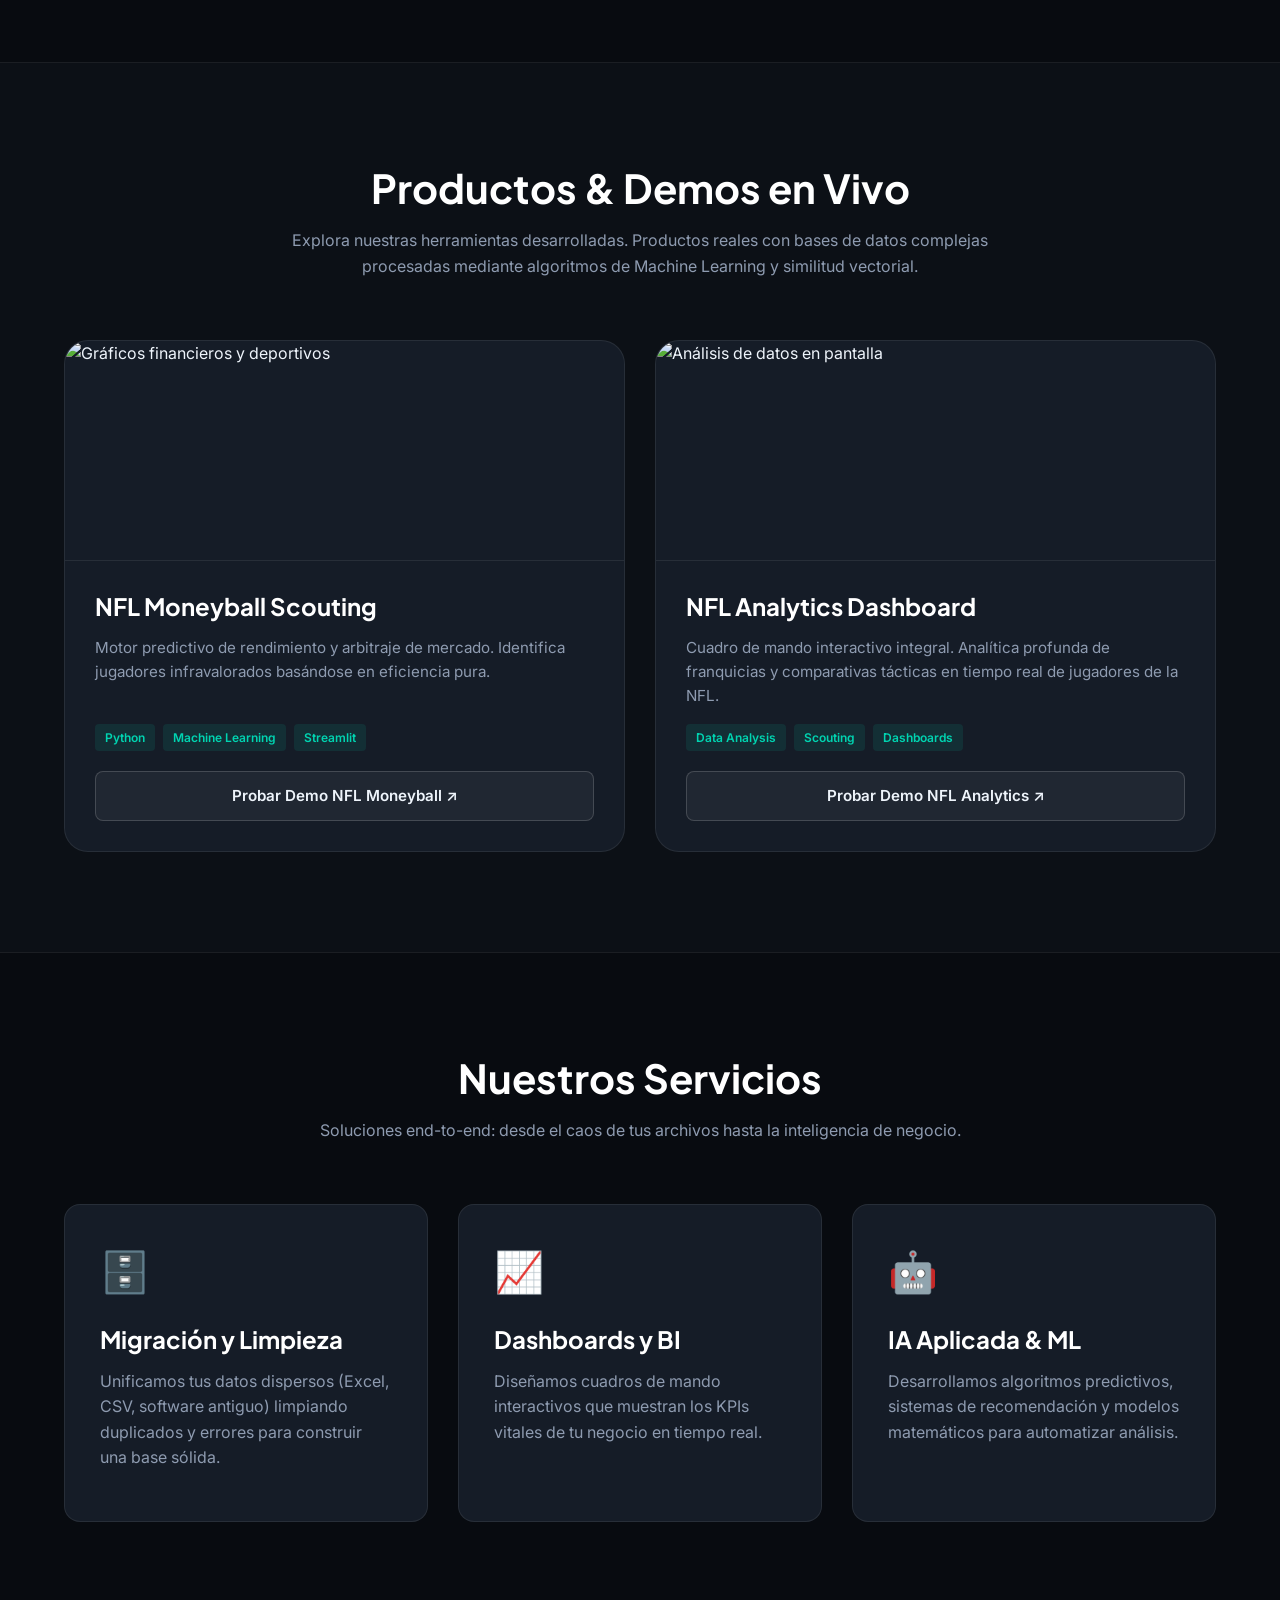
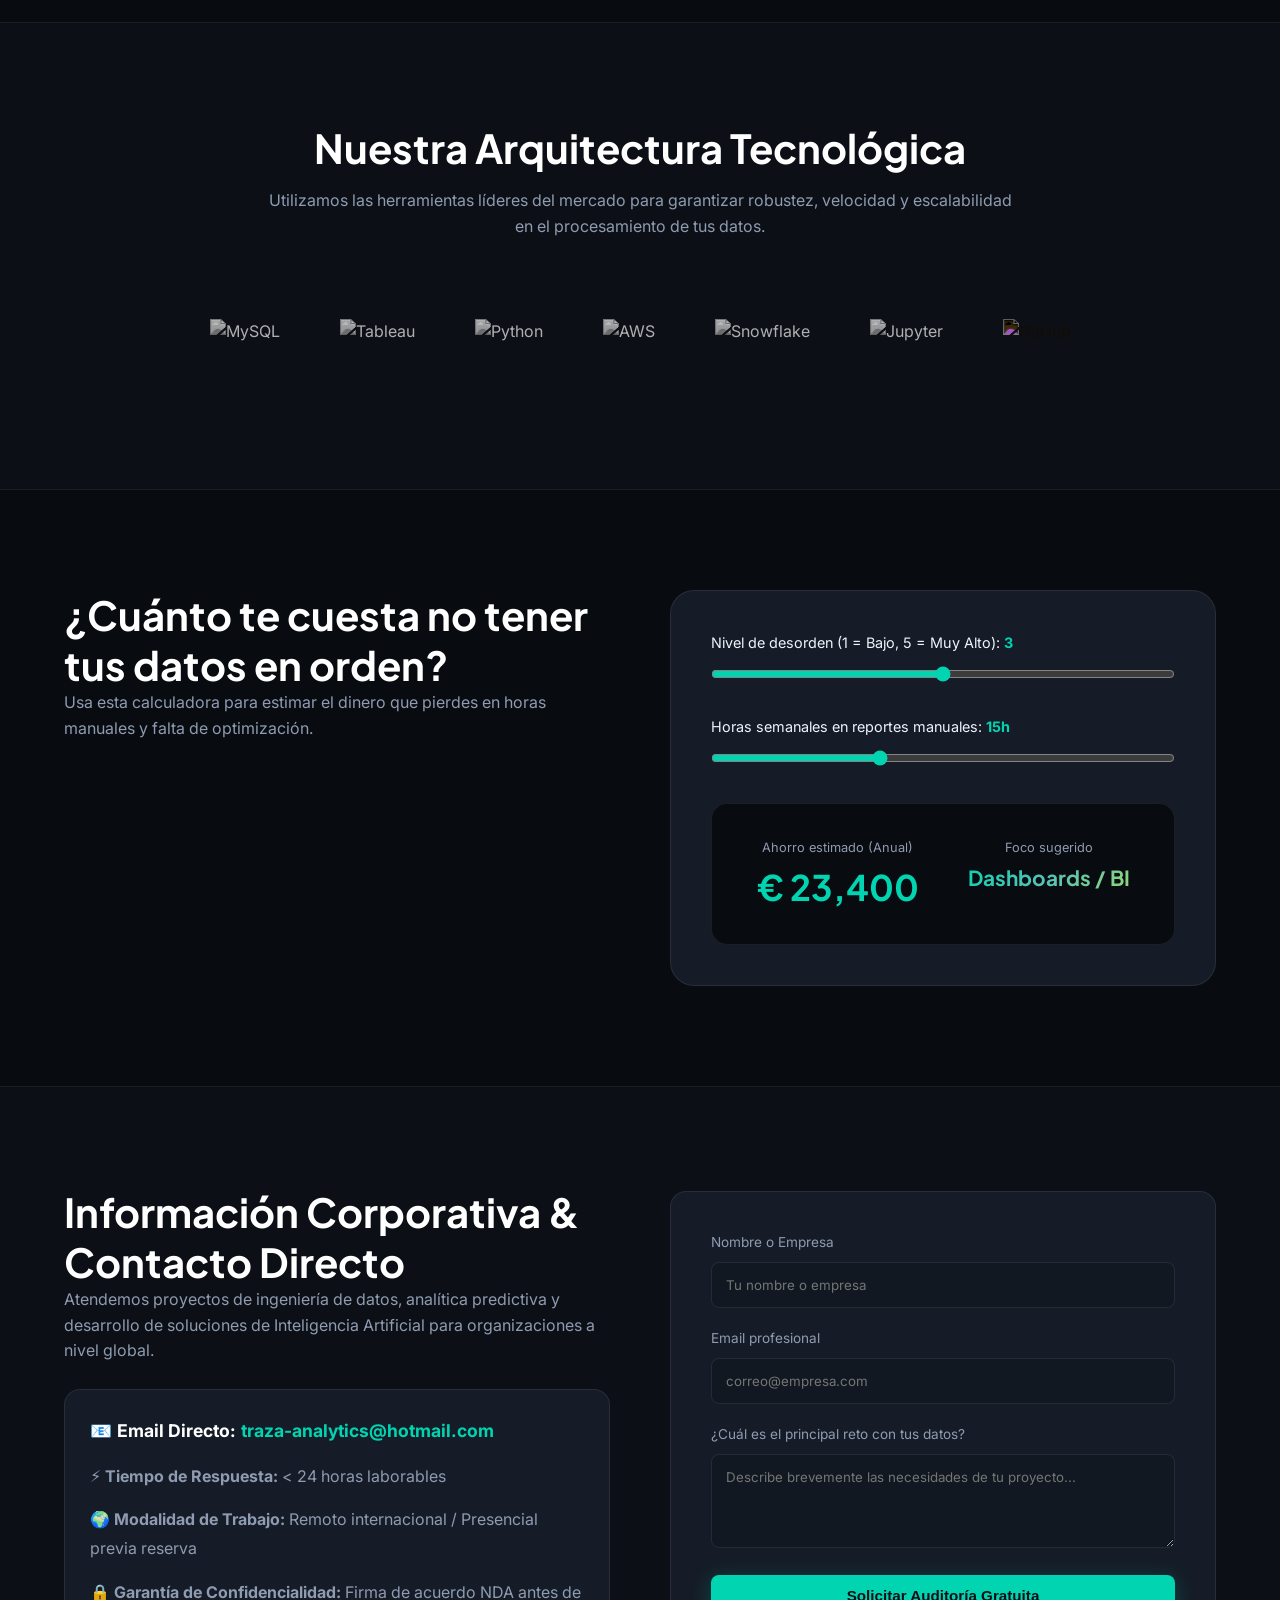
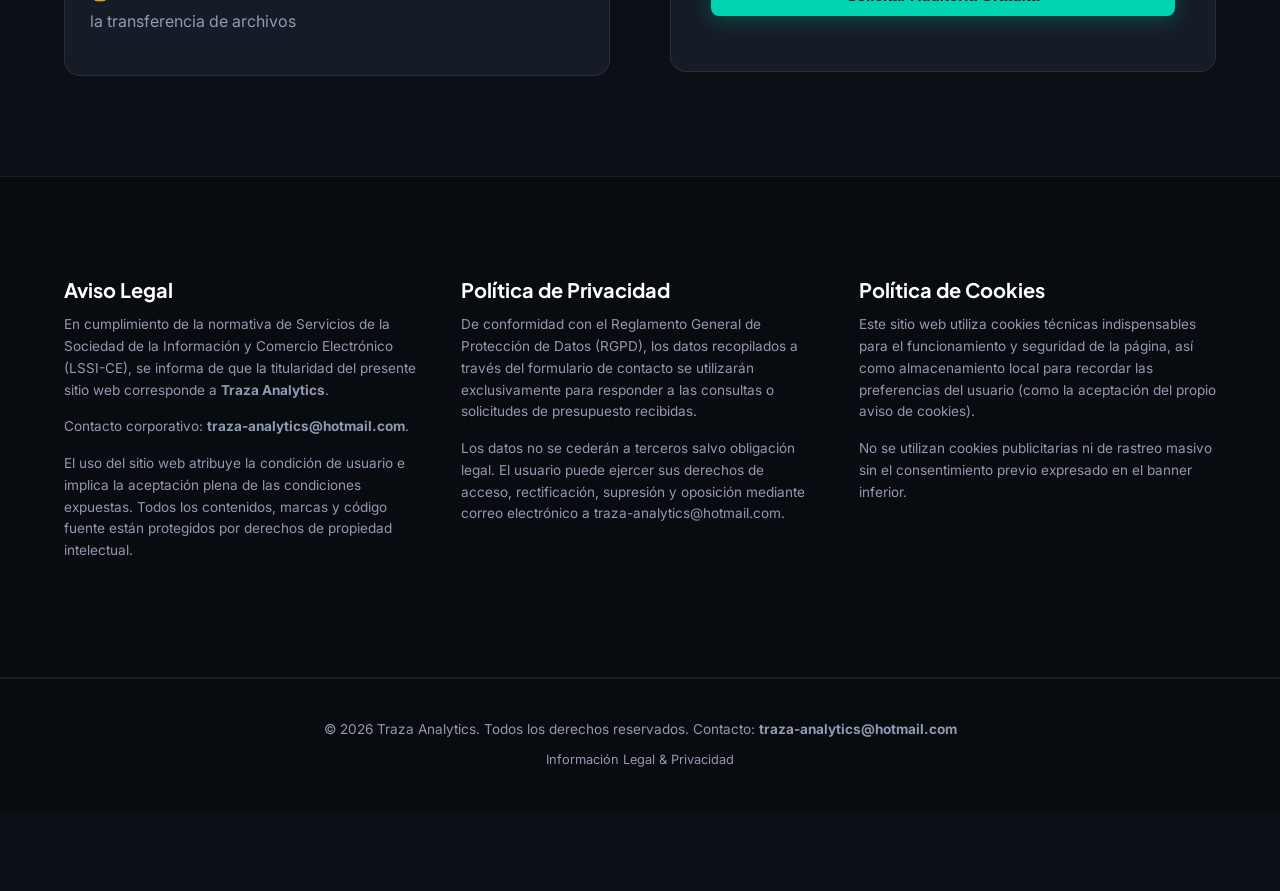
==== commit 9f717146: "Update branding from Nexus to Traza Analytics" ====
--- a/index.html
+++ b/index.html
@@ -4,7 +4,7 @@
   <meta charset="UTF-8" />
   <meta name="viewport" content="width=device-width, initial-scale=1.0" />
 
-  <title>Nexus Analytics | Inteligencia de Datos, BI & Soluciones de IA</title>
+  <title>Traza Analytics | Inteligencia de Datos, BI & Soluciones de IA</title>
 
   <meta name="description"
         content="Agencia de ingeniería de datos y soluciones de Inteligencia Artificial aplicadas al negocio. Migración, Machine Learning, dashboards y automatización." />
@@ -13,7 +13,7 @@
   <meta name="theme-color" content="#0c1016" />
 
   <meta property="og:type" content="website" />
-  <meta property="og:title" content="Nexus Analytics | Análisis de datos e IA" />
+  <meta property="og:title" content="Traza Analytics | Análisis de datos e IA" />
   <meta property="og:description" content="Transformamos datos dispersos en estructuras claras, modelos predictivos y análisis estratégicos." />
   <meta property="og:locale" content="es_ES" />
 
@@ -25,11 +25,12 @@
 </head>
 <body>
 
+  <!-- BARRA SUPERIOR -->
   <header class="topbar">
     <div class="container topbar-inner">
       <a href="#" class="brand">
-        <img src="https://ui-avatars.com/api/?name=Nexus+Analytics&background=00d4b1&color=0c1016&size=128&font-size=0.33&bold=true" alt="Logo Nexus Analytics" class="brand-logo">
-        <span class="brand-text">NEXUS ANALYTICS</span>
+        <!-- Logo con escalado visual para compensar los márgenes de la imagen -->
+        <img src="logo_traza.png" alt="Traza Analytics Logo" class="brand-logo" style="height: 60px; width: auto; object-fit: contain; transform: scale(1.8); transform-origin: left center;">
       </a>
 
       <button class="nav-toggle" aria-label="Abrir menú" aria-expanded="false">
@@ -38,15 +39,16 @@
 
       <nav class="site-nav">
         <a href="#servicios">Servicios</a>
+        <a href="#requisitos">Datos Necesarios</a>
         <a href="#herramientas">Demos en Vivo</a>
         <a href="#stack">Tecnologías</a>
-        <a href="#proceso">Metodología</a>
         <a href="#contacto" class="btn btn-primary-sm">Solicitar Auditoría</a>
       </nav>
     </div>
   </header>
 
   <main>
+    <!-- HERO -->
     <section class="hero">
       <div class="container hero-grid">
         <div class="hero-content">
@@ -68,7 +70,38 @@
       </div>
     </section>
 
-    <section id="herramientas" class="section dark-bg">
+    <!-- REQUISITOS -->
+    <section id="requisitos" class="section dark-bg">
+      <div class="container">
+        <div class="section-header">
+          <h2>¿Qué datos necesitas facilitarnos para trabajar?</h2>
+          <p>Queremos ponértelo lo más fácil posible. Si ya dispones de estos archivos, genial. <strong>Y si no sabes cómo extraerlos de tus programas o sistemas actuales, no te preocupes: nuestra primera fase de trabajo consiste en ayudarte y guiarte para extraerlos de forma totalmente segura.</strong></p>
+        </div>
+
+        <div class="services-grid">
+          <div class="service-card">
+            <div class="service-icon">📁</div>
+            <h3>1. Tus Archivos o Fuentes Actuales</h3>
+            <p>Archivos Excel, CSV, exportaciones de tu CRM/ERP o volcados de datos. Si están desordenados o no sabes cómo sacarlos de tu software, nosotros nos encargamos de asesorarte en la extracción.</p>
+          </div>
+
+          <div class="service-card">
+            <div class="service-icon">🎯</div>
+            <h3>2. Tu Reto de Negocio</h3>
+            <p>Cuéntanos qué problema necesitas resolver o qué proceso te hace perder tiempo (ej: <em>"Tardo horas en consolidar reportes"</em> o <em>"Quiero saber qué clientes son los más rentables"</em>). Nosotros diseñamos la solución técnica.</p>
+          </div>
+
+          <div class="service-card">
+            <div class="service-icon">🚀</div>
+            <h3>3. El Formato que Prefieras</h3>
+            <p>Dinos cómo le resulta más cómodo trabajar a tu equipo: una aplicación web personalizada (Streamlit), un cuadro de mando interactivo (Tableau/PowerBI) o informes automatizados.</p>
+          </div>
+        </div>
+      </div>
+    </section>
+
+    <!-- HERRAMIENTAS Y DEMOS -->
+    <section id="herramientas" class="section">
       <div class="container">
         <div class="section-header">
           <h2>Productos & Demos en Vivo</h2>
@@ -99,7 +132,7 @@
                 <img src="https://images.unsplash.com/photo-1504868584819-f8e8b4b6d7e3?auto=format&fit=crop&w=800&q=80" alt="Análisis de datos en pantalla" class="tool-card-image">
             </div>
             <div class="tool-card-content">
-              <h3>NFL Nexus Analytics</h3>
+              <h3>NFL Analytics Dashboard</h3>
               <p>Cuadro de mando interactivo integral. Analítica profunda de franquicias y comparativas tácticas en tiempo real de jugadores de la NFL.</p>
               <div class="tool-tags">
                 <span>Data Analysis</span>
@@ -107,7 +140,7 @@
                 <span>Dashboards</span>
               </div>
               <a href="https://nfl-nexus-analytics-8nzauyz9rgck89kbvknnrb.streamlit.app/" target="_blank" rel="noopener" class="btn btn-secondary btn-full">
-                Probar Demo NFL Nexus ↗
+                Probar Demo NFL Analytics ↗
               </a>
             </div>
           </article>
@@ -115,7 +148,8 @@
       </div>
     </section>
 
-    <section id="servicios" class="section">
+    <!-- SERVICIOS -->
+    <section id="servicios" class="section dark-bg">
       <div class="container">
         <div class="section-header">
           <h2>Nuestros Servicios</h2>
@@ -142,7 +176,8 @@
       </div>
     </section>
 
-    <section id="stack" class="section dark-bg">
+    <!-- TECH STACK -->
+    <section id="stack" class="section">
       <div class="container">
         <div class="section-header">
           <h2>Nuestra Arquitectura Tecnológica</h2>
@@ -160,7 +195,8 @@
       </div>
     </section>
 
-    <section id="calculadora" class="section">
+    <!-- CALCULADORA ROI -->
+    <section id="calculadora" class="section dark-bg">
       <div class="container calculator-layout">
         <div class="calculator-content">
           <h2>¿Cuánto te cuesta no tener tus datos en orden?</h2>
@@ -189,17 +225,18 @@
       </div>
     </section>
 
-    <section id="contacto" class="section dark-bg">
+    <!-- CONTACTO -->
+    <section id="contacto" class="section">
       <div class="container contact-grid">
         <div class="contact-text">
-          <h2>Información Corporativa & Contacto</h2>
+          <h2>Información Corporativa & Contacto Directo</h2>
           <p>Atendemos proyectos de ingeniería de datos, analítica predictiva y desarrollo de soluciones de Inteligencia Artificial para organizaciones a nivel global.</p>
           
-          <div style="margin-top: 25px; line-height: 1.8;">
-            <p>✉️ <strong>Atención Comercial:</strong> <a href="mailto:nexusanalytics011@gmail.com" style="color: var(--primary); text-decoration: none;">nexusanalytics011@gmail.com</a></p>
-            <p>⚡ <strong>Tiempo de Respuesta:</strong> < 24 horas laborables</p>
-            <p>🌍 <strong>Modalidad:</strong> Servicios remotos / Presencial según proyecto</p>
-            <p>🔒 <strong>Acuerdos:</strong> Confidencialidad (NDA) garantizado previo a auditoría</p>
+          <div style="margin-top: 25px; line-height: 1.8; background: var(--surface); padding: 25px; border-radius: var(--radius-md); border: 1px solid var(--border);">
+            <p style="font-size: 1.1rem; color: #ffffff;">📧 <strong>Email Directo:</strong> <a href="mailto:traza-analytics@hotmail.com" style="color: var(--primary); font-weight: bold; text-decoration: none;">traza-analytics@hotmail.com</a></p>
+            <p>⚡ <strong>Tiempo de Respuesta:</strong> &lt; 24 horas laborables</p>
+            <p>🌍 <strong>Modalidad de Trabajo:</strong> Remoto internacional / Presencial previa reserva</p>
+            <p>🔒 <strong>Garantía de Confidencialidad:</strong> Firma de acuerdo NDA antes de la transferencia de archivos</p>
           </div>
         </div>
         
@@ -222,20 +259,21 @@
       </div>
     </section>
 
-    <section id="legales" class="section" style="border-top: 1px solid var(--border); background-color: var(--bg);">
+    <!-- LEGALES -->
+    <section id="legales" class="section dark-bg" style="border-top: 1px solid var(--border);">
       <div class="container" style="display: grid; grid-template-columns: repeat(auto-fit, minmax(300px, 1fr)); gap: 40px; font-size: 0.85rem; color: var(--muted);">
         
         <div>
           <h4 style="color: #ffffff; margin-bottom: 12px;">Aviso Legal</h4>
-          <p>En cumplimiento de la normativa de Servicios de la Sociedad de la Información y Comercio Electrónico (LSSI-CE), se informa de que la titularidad del presente sitio web corresponde a <strong>Nexus Analytics</strong>.</p>
-          <p>Contacto principal: <strong>nexusanalytics011@gmail.com</strong>.</p>
+          <p>En cumplimiento de la normativa de Servicios de la Sociedad de la Información y Comercio Electrónico (LSSI-CE), se informa de que la titularidad del presente sitio web corresponde a <strong>Traza Analytics</strong>.</p>
+          <p>Contacto corporativo: <strong>traza-analytics@hotmail.com</strong>.</p>
           <p>El uso del sitio web atribuye la condición de usuario e implica la aceptación plena de las condiciones expuestas. Todos los contenidos, marcas y código fuente están protegidos por derechos de propiedad intelectual.</p>
         </div>
 
         <div>
           <h4 style="color: #ffffff; margin-bottom: 12px;">Política de Privacidad</h4>
           <p>De conformidad con el Reglamento General de Protección de Datos (RGPD), los datos recopilados a través del formulario de contacto se utilizarán exclusivamente para responder a las consultas o solicitudes de presupuesto recibidas.</p>
-          <p>Los datos no se cederán a terceros salvo obligación legal. El usuario puede ejercer sus derechos de acceso, rectificación, supresión y oposición mediante correo electrónico a nexusanalytics011@gmail.com.</p>
+          <p>Los datos no se cederán a terceros salvo obligación legal. El usuario puede ejercer sus derechos de acceso, rectificación, supresión y oposición mediante correo electrónico a traza-analytics@hotmail.com.</p>
         </div>
 
         <div>
@@ -260,7 +298,7 @@
 
   <footer class="site-footer" style="background: #080b10;">
     <div class="container footer-inner">
-      <p>© 2026 Nexus Analytics. Todos los derechos reservados. Ingeniería de Datos e IA.</p>
+      <p>© 2026 Traza Analytics. Todos los derechos reservados. Contacto: <strong>traza-analytics@hotmail.com</strong></p>
       <a href="#legales" class="muted-link">Información Legal & Privacidad</a>
     </div>
   </footer>
--- a/style.css
+++ b/style.css
@@ -54,11 +54,11 @@
 .btn-sm { padding: 8px 16px; font-size: 0.85rem; }
 .btn-full { width: 100%; text-align: center; }
 
-/* Topbar y Logo Traza */
-.topbar { position: sticky; top: 0; z-index: 100; background-color: rgba(12, 16, 22, 0.88); backdrop-filter: blur(12px); border-bottom: 1px solid var(--border); padding: 15px 0; }
+/* Topbar y Logo Ajustado a tamaño grande */
+.topbar { position: sticky; top: 0; z-index: 100; background-color: rgba(12, 16, 22, 0.94); backdrop-filter: blur(12px); border-bottom: 1px solid var(--border); padding: 5px 0; }
 .topbar-inner { display: flex; align-items: center; justify-content: space-between; }
-.brand { display: flex; align-items: center; gap: 12px; text-decoration: none; }
-.brand-logo { height: 45px; width: auto; object-fit: contain; } /* Ajustado para el nuevo logo */
+.brand { display: flex; align-items: center; text-decoration: none; }
+.brand-logo { height: 100px; width: auto; max-height: 100px; max-width: 320px; object-fit: contain; display: block; }
 
 .site-nav { display: flex; align-items: center; gap: 20px; }
 .site-nav a { color: var(--muted); text-decoration: none; font-size: 0.9rem; font-weight: 500; transition: color 0.2s; }
@@ -72,17 +72,16 @@
 .section-header h2 { margin-bottom: 15px; }
 
 /* Hero */
-.hero { padding: 120px 0; background: radial-gradient(circle at center, #121822 0%, #0c1016 100%); }
+.hero { padding: 100px 0; background: radial-gradient(circle at center, #121822 0%, #0c1016 100%); }
 .hero-grid { display: grid; grid-template-columns: 1fr 1fr; gap: 60px; align-items: center; }
 .hero-tag { display: inline-flex; align-items: center; gap: 8px; background: rgba(0,212,177,0.1); color: var(--primary); padding: 6px 14px; border-radius: 30px; font-size: 0.85rem; font-weight: 600; margin-bottom: 25px; border: 1px solid rgba(0,212,177,0.2); }
 .pulse-dot { width: 8px; height: 8px; border-radius: 50%; background-color: var(--primary); box-shadow: 0 0 10px var(--primary); }
 .hero-subtitle { font-size: 1.25rem; margin-bottom: 40px; }
 .hero-actions { display: flex; gap: 15px; margin-bottom: 50px; }
 .hero-image-container { display: flex; justify-content: center; }
-/* Se añade clase para el video con los mismos estilos */
-.hero-image-main, .hero-video-main { width: 100%; height: auto; border-radius: var(--radius-xl); box-shadow: 0 20px 50px rgba(0,0,0,0.5); border: 1px solid var(--border-strong); }
+.hero-image-main { width: 100%; height: auto; border-radius: var(--radius-xl); box-shadow: 0 20px 50px rgba(0,0,0,0.5); border: 1px solid var(--border-strong); }
 
-/* Grids Comunes */
+/* Grids */
 .tools-grid { display: grid; grid-template-columns: 1fr 1fr; gap: 30px; }
 .services-grid { display: grid; grid-template-columns: repeat(auto-fit, minmax(320px, 1fr)); gap: 30px; }
 
@@ -107,7 +106,6 @@
 
 /* Calculadora ROI */
 .calculator-layout { display: grid; grid-template-columns: 1fr 1fr; gap: 60px; align-items: start; }
-.calculator-content h2 { margin-bottom: 20px; }
 .calculator-wrap { background-color: var(--surface); border: 1px solid var(--border); border-radius: var(--radius-lg); padding: 40px; }
 .calc-group { margin-bottom: 25px; }
 .calc-group label { display: block; margin-bottom: 10px; font-size: 0.9rem; color: var(--text); }
@@ -120,7 +118,6 @@
 
 /* Formulario Contacto */
 .contact-grid { display: grid; grid-template-columns: 1fr 1fr; gap: 60px; align-items: center; }
-.contact-text h2 { margin-bottom: 20px; }
 .contact-form { background: var(--surface); padding: 40px; border-radius: var(--radius-md); border: 1px solid var(--border); }
 .form-group { margin-bottom: 20px; }
 .form-group label { display: block; font-size: 0.85rem; margin-bottom: 8px; color: var(--muted); }
@@ -141,7 +138,7 @@
 .muted-link { color: var(--muted); font-size: 0.8rem; text-decoration: none; }
 .muted-link:hover { color: var(--primary); }
 
-/* RESPONSIVE */
+/* Responsive */
 @media (max-width: 1024px) {
   .hero-grid, .calculator-layout, .contact-grid { grid-template-columns: 1fr; gap: 40px; text-align: center; }
   .hero-content { display: flex; flex-direction: column; align-items: center; }
@@ -156,8 +153,9 @@
   .tools-grid { grid-template-columns: 1fr; }
   .calc-results { grid-template-columns: 1fr; }
   
+  .brand-logo { height: 55px; max-width: 200px; } /* Ajuste del logo para pantallas pequeñas */
   .nav-toggle { display: block; }
-  .site-nav { display: none; flex-direction: column; position: absolute; top: 65px; left: 0; width: 100%; background-color: rgba(12, 16, 22, 0.98); padding: 20px; border-bottom: 1px solid var(--border); }
+  .site-nav { display: none; flex-direction: column; position: absolute; top: 75px; left: 0; width: 100%; background-color: rgba(12, 16, 22, 0.98); padding: 20px; border-bottom: 1px solid var(--border); }
   .site-nav.open { display: flex; }
   .site-nav a { width: 100%; text-align: center; padding: 12px 0; }
   
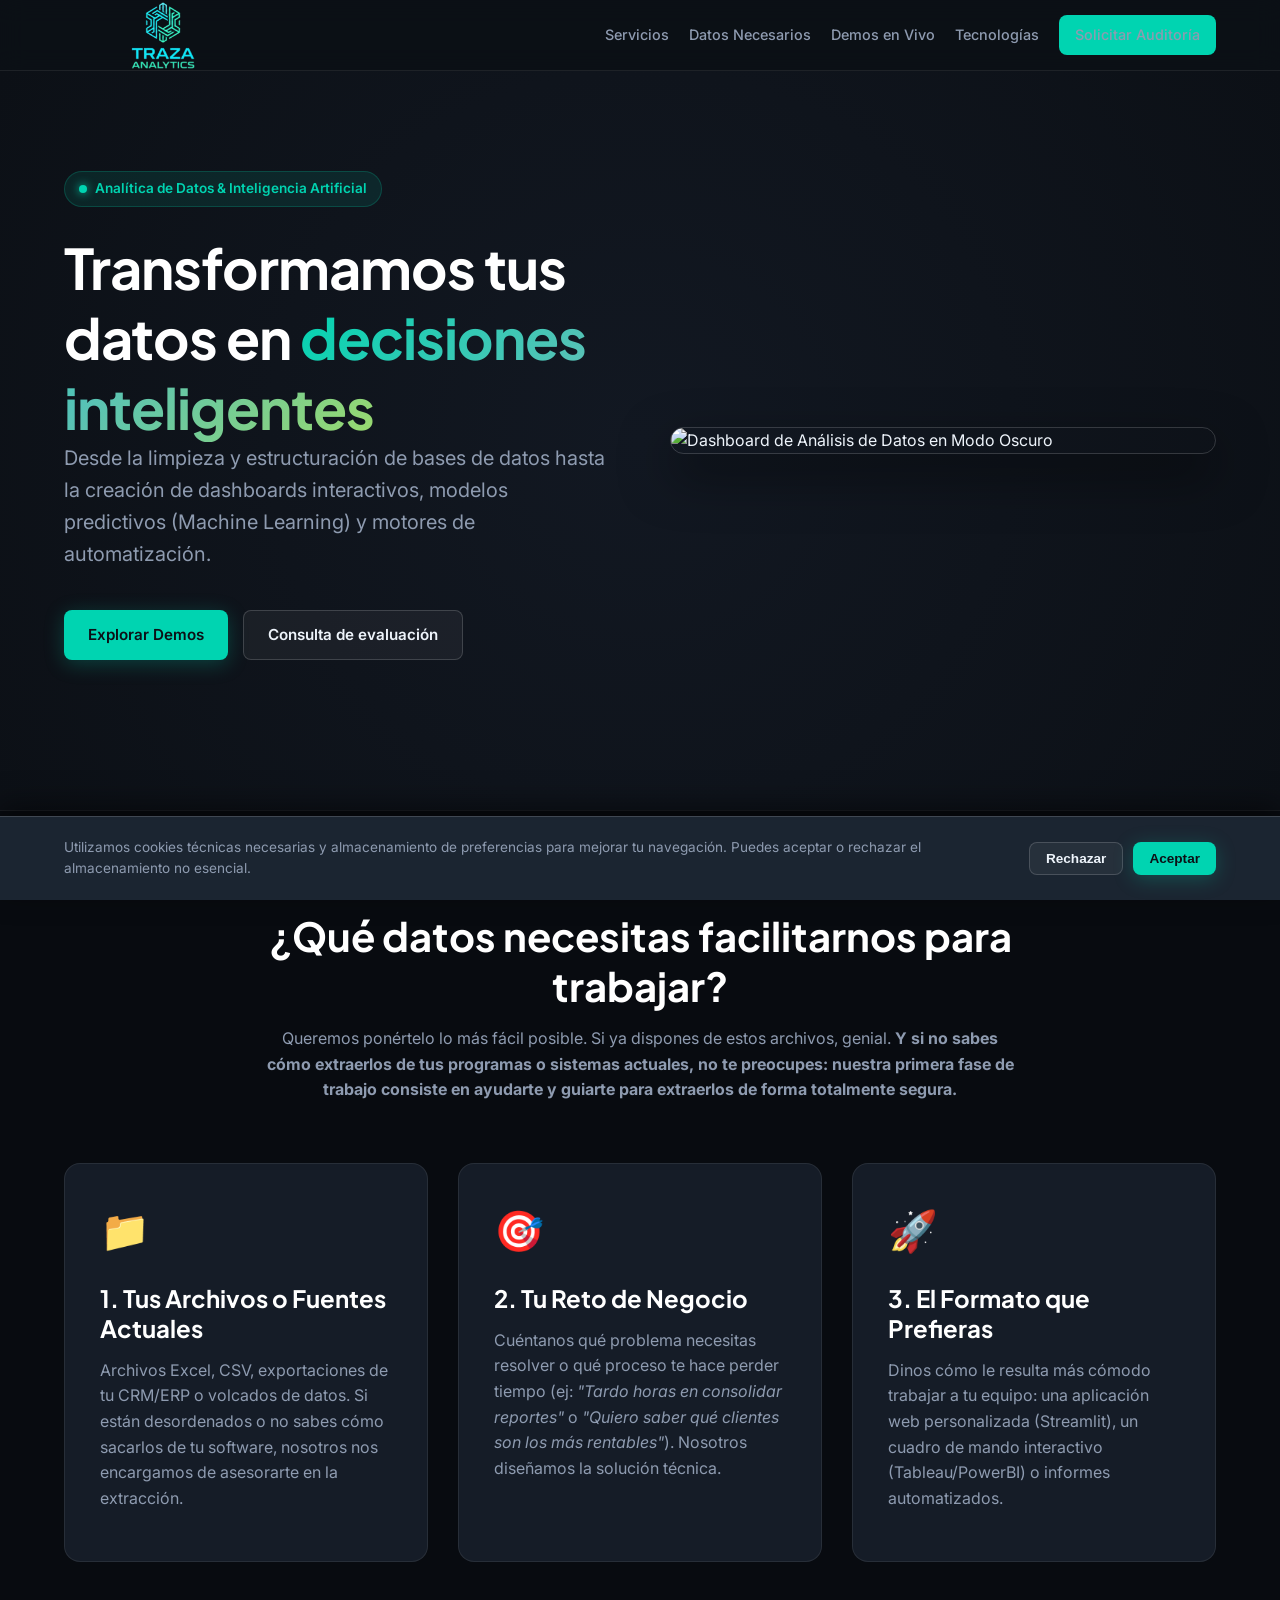
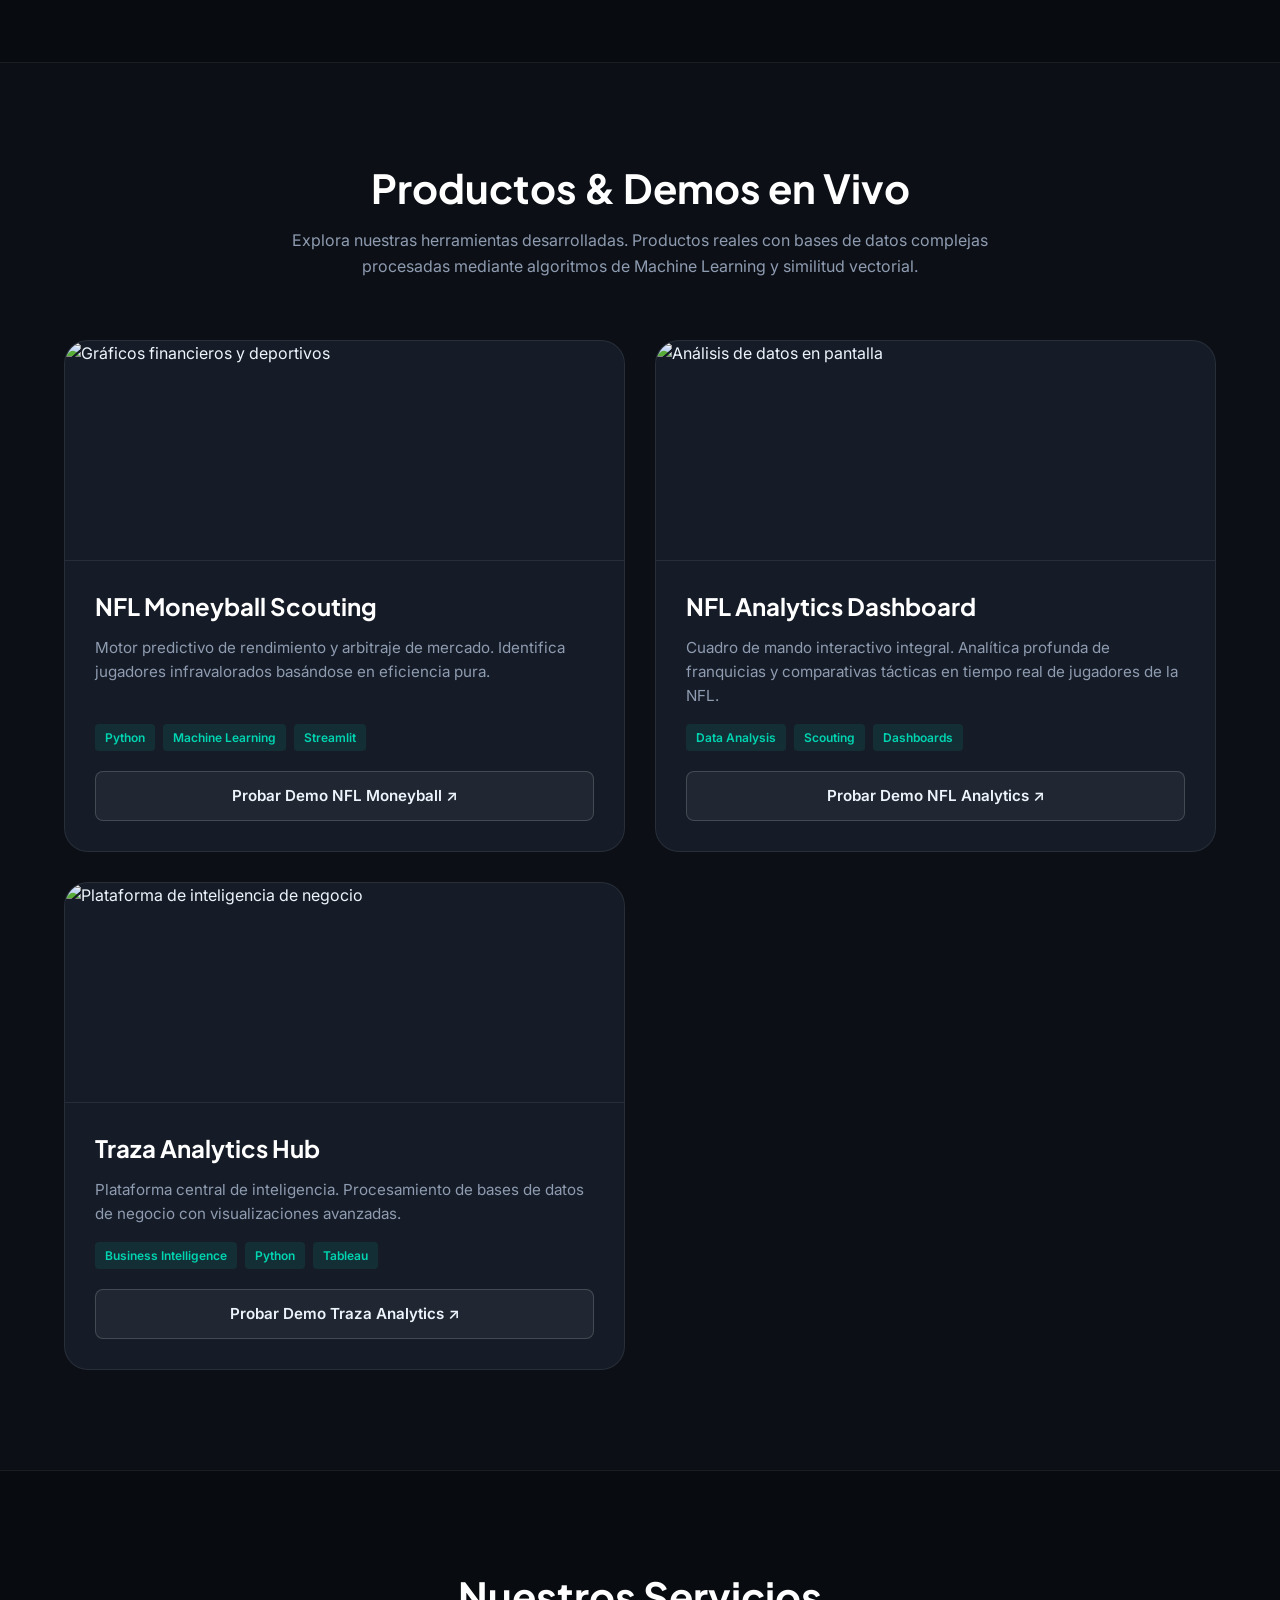
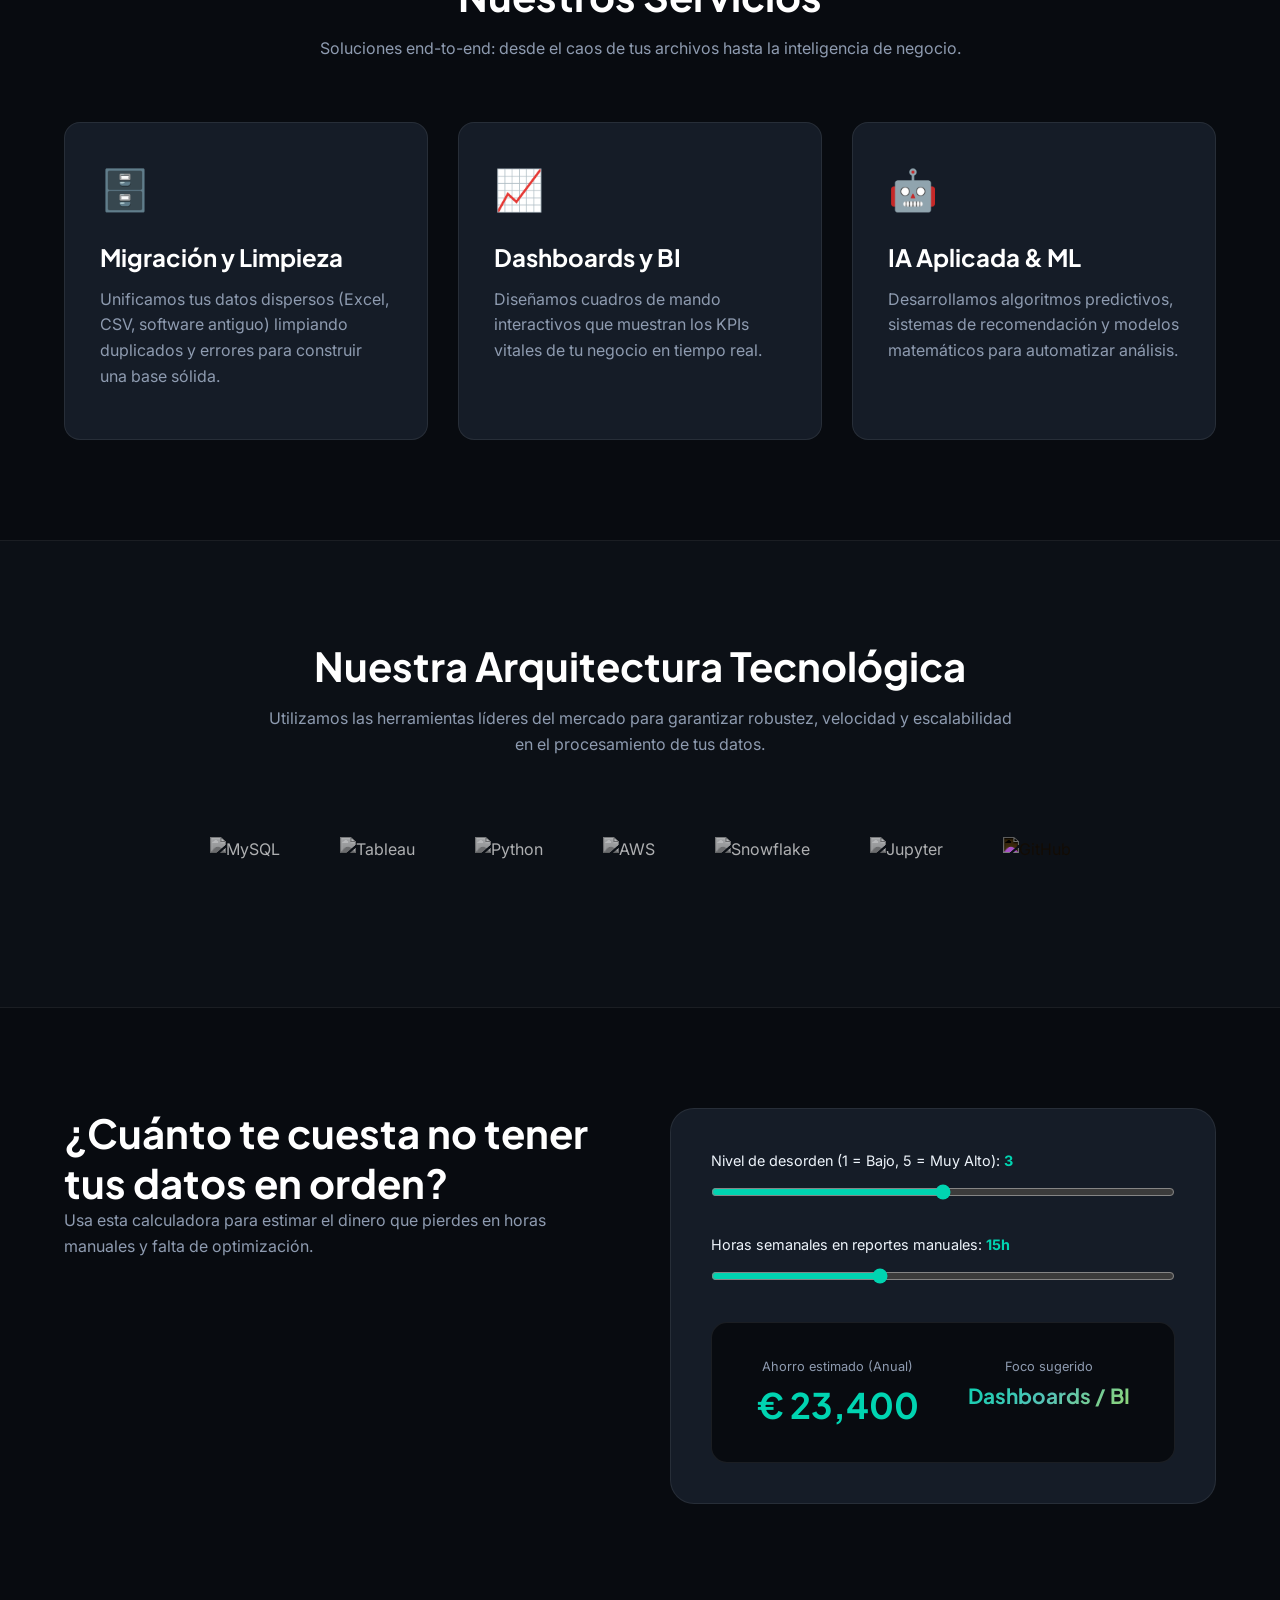
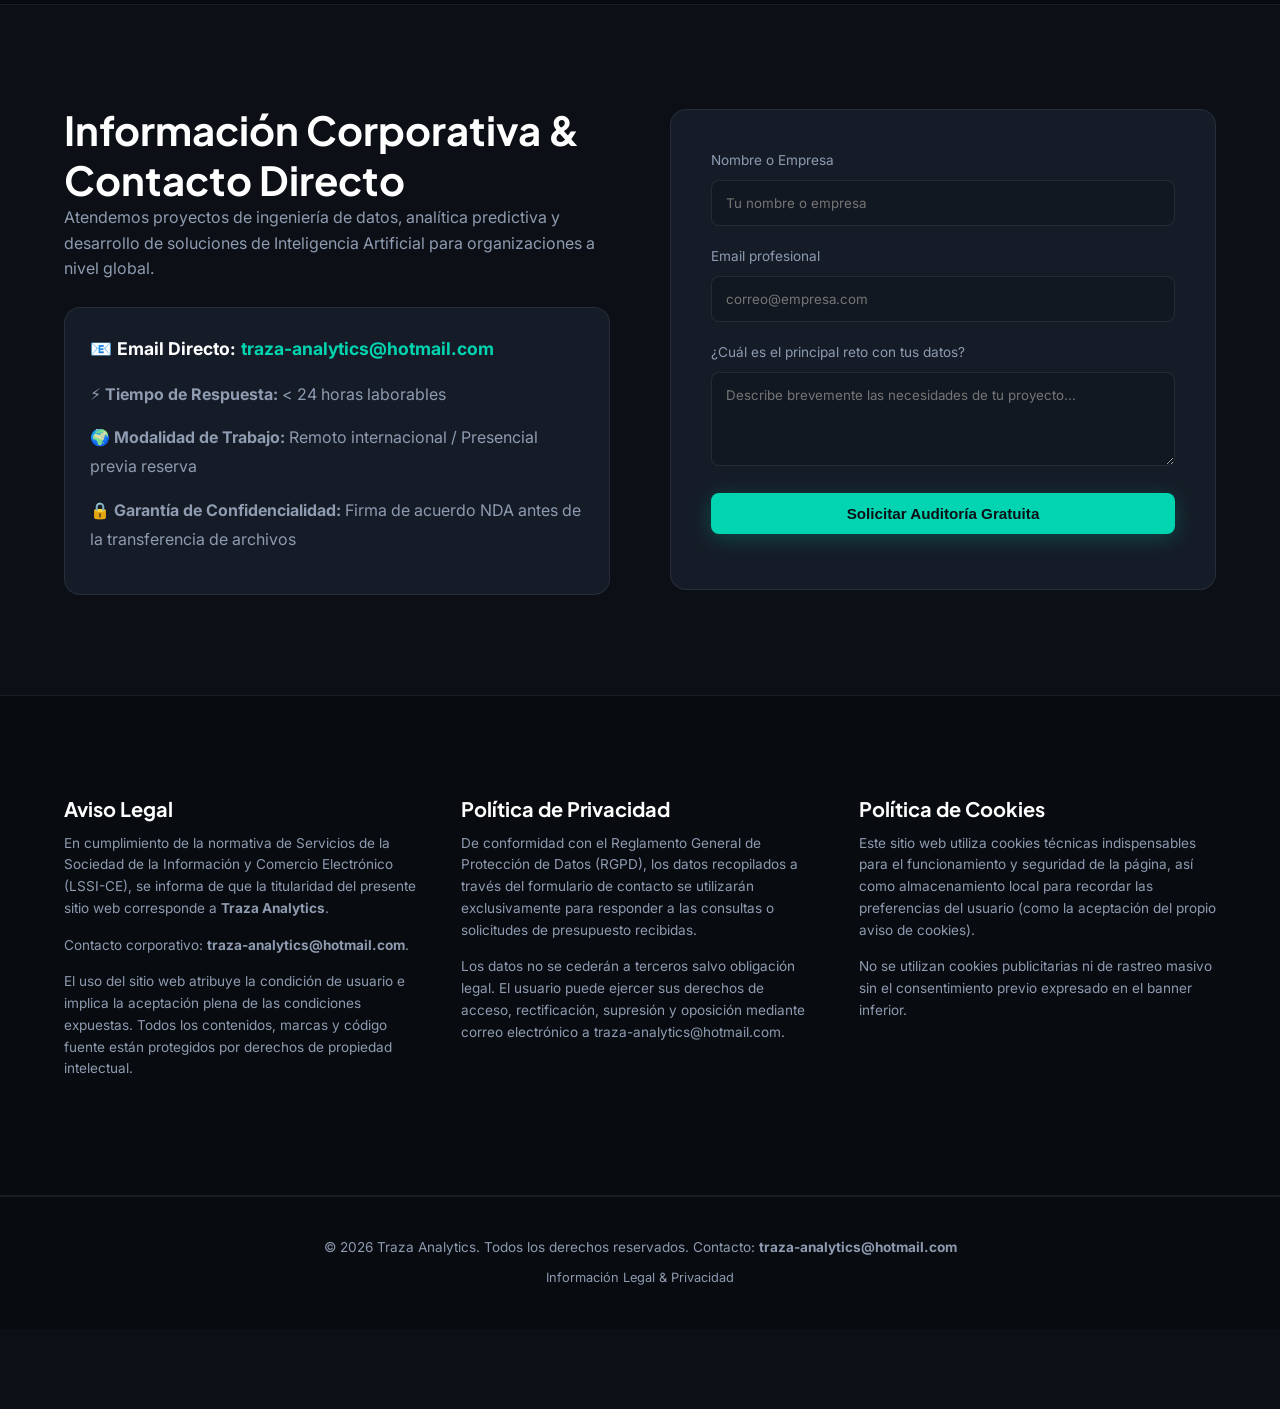
==== commit 37fef38d: "Update demo links and add new demo section" ====
--- a/index.html
+++ b/index.html
@@ -29,7 +29,7 @@
   <header class="topbar">
     <div class="container topbar-inner">
       <a href="#" class="brand">
-        <!-- Logo con escalado visual para compensar los márgenes de la imagen -->
+        <!-- Logo con escalado visual intacto tal y como lo tenías -->
         <img src="logo_traza.png" alt="Traza Analytics Logo" class="brand-logo" style="height: 60px; width: auto; object-fit: contain; transform: scale(1.8); transform-origin: left center;">
       </a>
 
@@ -109,6 +109,7 @@
         </div>
         
         <div class="tools-grid">
+          <!-- DEMO 1: MONEYBALL -->
           <article class="tool-card">
             <div class="tool-card-image-wrap">
                <img src="https://images.unsplash.com/photo-1460925895917-afdab827c52f?auto=format&fit=crop&w=800&q=80" alt="Gráficos financieros y deportivos" class="tool-card-image">
@@ -121,12 +122,13 @@
                 <span>Machine Learning</span>
                 <span>Streamlit</span>
               </div>
-              <a href="https://nfl-moneyball-scouting-iuxmd9s6pmnz9apixsp6om.streamlit.app/" target="_blank" rel="noopener" class="btn btn-secondary btn-full">
+              <a href="https://nfl-moneyball.streamlit.app/" target="_blank" rel="noopener" class="btn btn-secondary btn-full">
                 Probar Demo NFL Moneyball ↗
               </a>
             </div>
           </article>
 
+          <!-- DEMO 2: NEXUS/TRAZA ANALYTICS -->
           <article class="tool-card">
             <div class="tool-card-image-wrap">
                 <img src="https://images.unsplash.com/photo-1504868584819-f8e8b4b6d7e3?auto=format&fit=crop&w=800&q=80" alt="Análisis de datos en pantalla" class="tool-card-image">
@@ -139,8 +141,27 @@
                 <span>Scouting</span>
                 <span>Dashboards</span>
               </div>
-              <a href="https://nfl-nexus-analytics-8nzauyz9rgck89kbvknnrb.streamlit.app/" target="_blank" rel="noopener" class="btn btn-secondary btn-full">
+              <a href="https://traza-nfl-analytics.streamlit.app/" target="_blank" rel="noopener" class="btn btn-secondary btn-full">
                 Probar Demo NFL Analytics ↗
+              </a>
+            </div>
+          </article>
+
+          <!-- DEMO 3: NUEVA DEMO GENERAL -->
+          <article class="tool-card">
+            <div class="tool-card-image-wrap">
+                <img src="https://images.unsplash.com/photo-1518186285589-2f7649de83e0?auto=format&fit=crop&w=800&q=80" alt="Plataforma de inteligencia de negocio" class="tool-card-image">
+            </div>
+            <div class="tool-card-content">
+              <h3>Traza Analytics Hub</h3>
+              <p>Plataforma central de inteligencia. Procesamiento de bases de datos de negocio con visualizaciones avanzadas.</p>
+              <div class="tool-tags">
+                <span>Business Intelligence</span>
+                <span>Python</span>
+                <span>Tableau</span>
+              </div>
+              <a href="https://traza-analytics.streamlit.app/" target="_blank" rel="noopener" class="btn btn-secondary btn-full">
+                Probar Demo Traza Analytics ↗
               </a>
             </div>
           </article>
